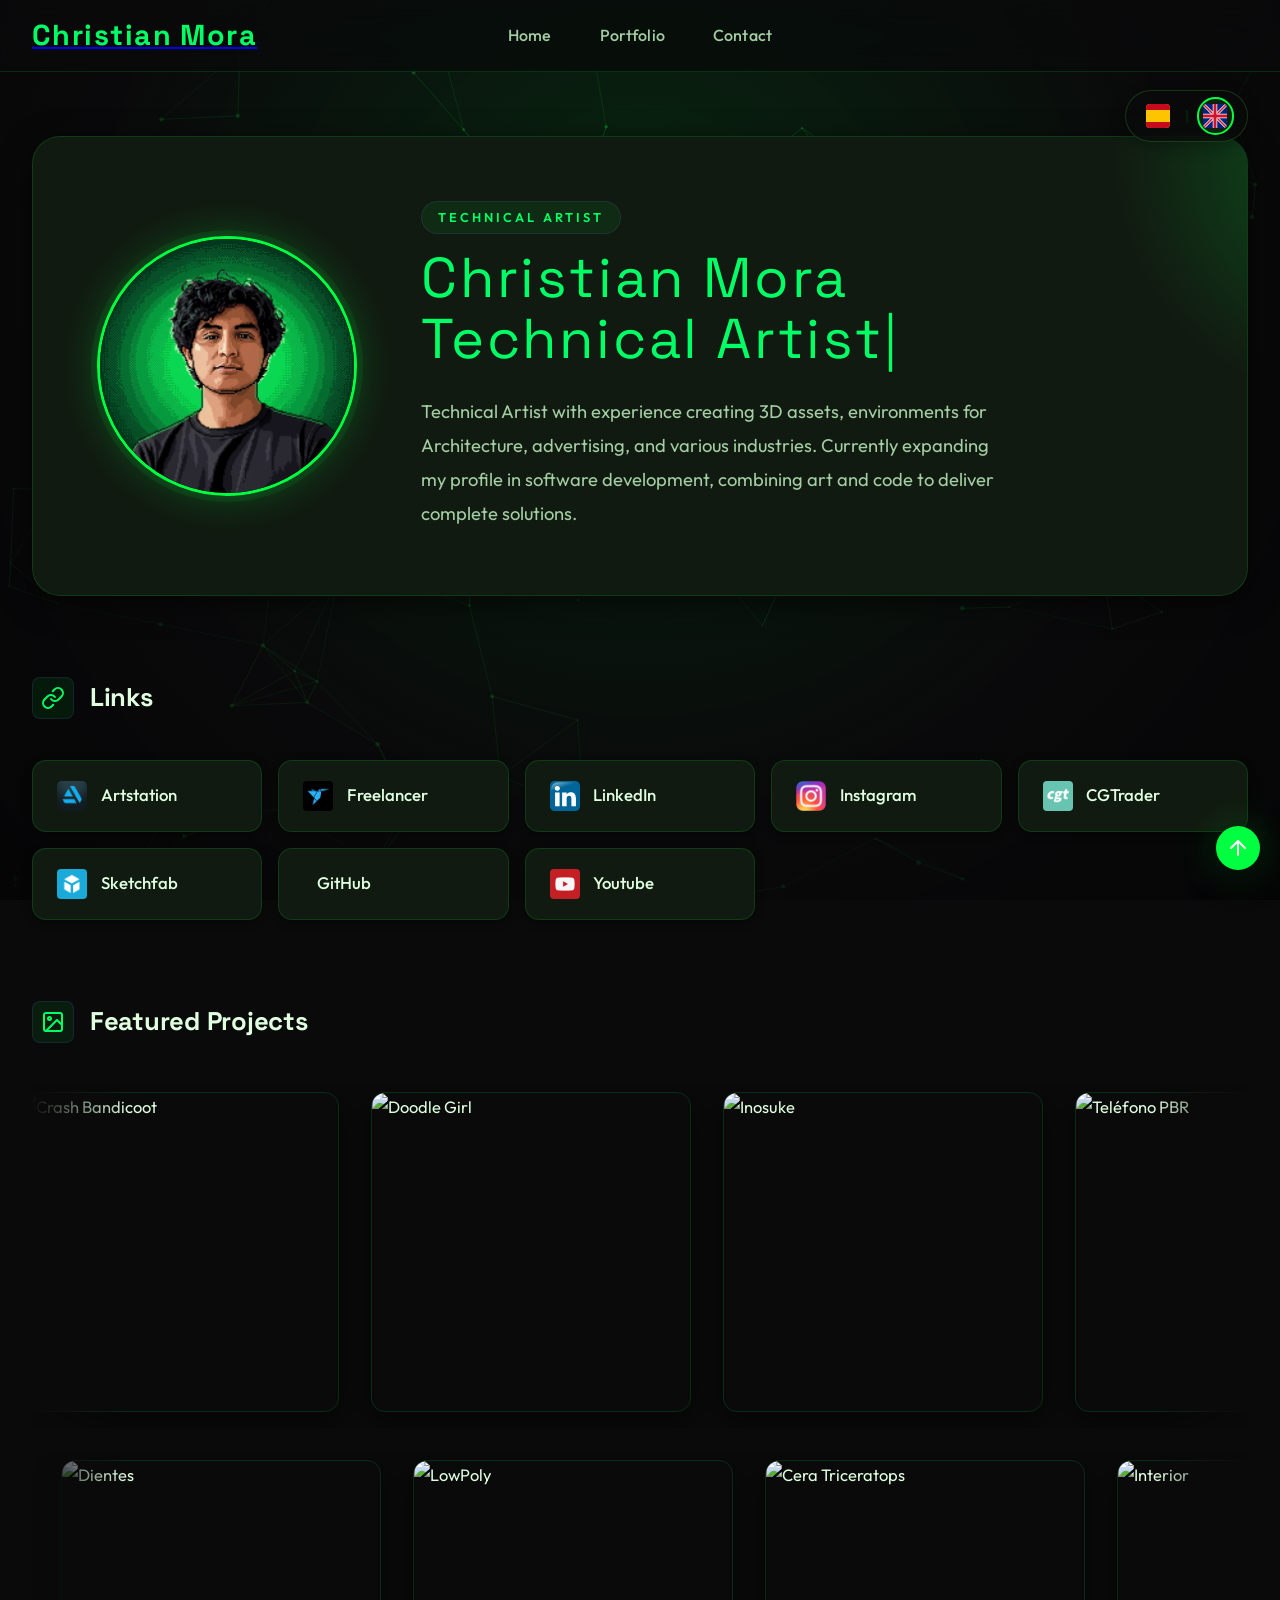
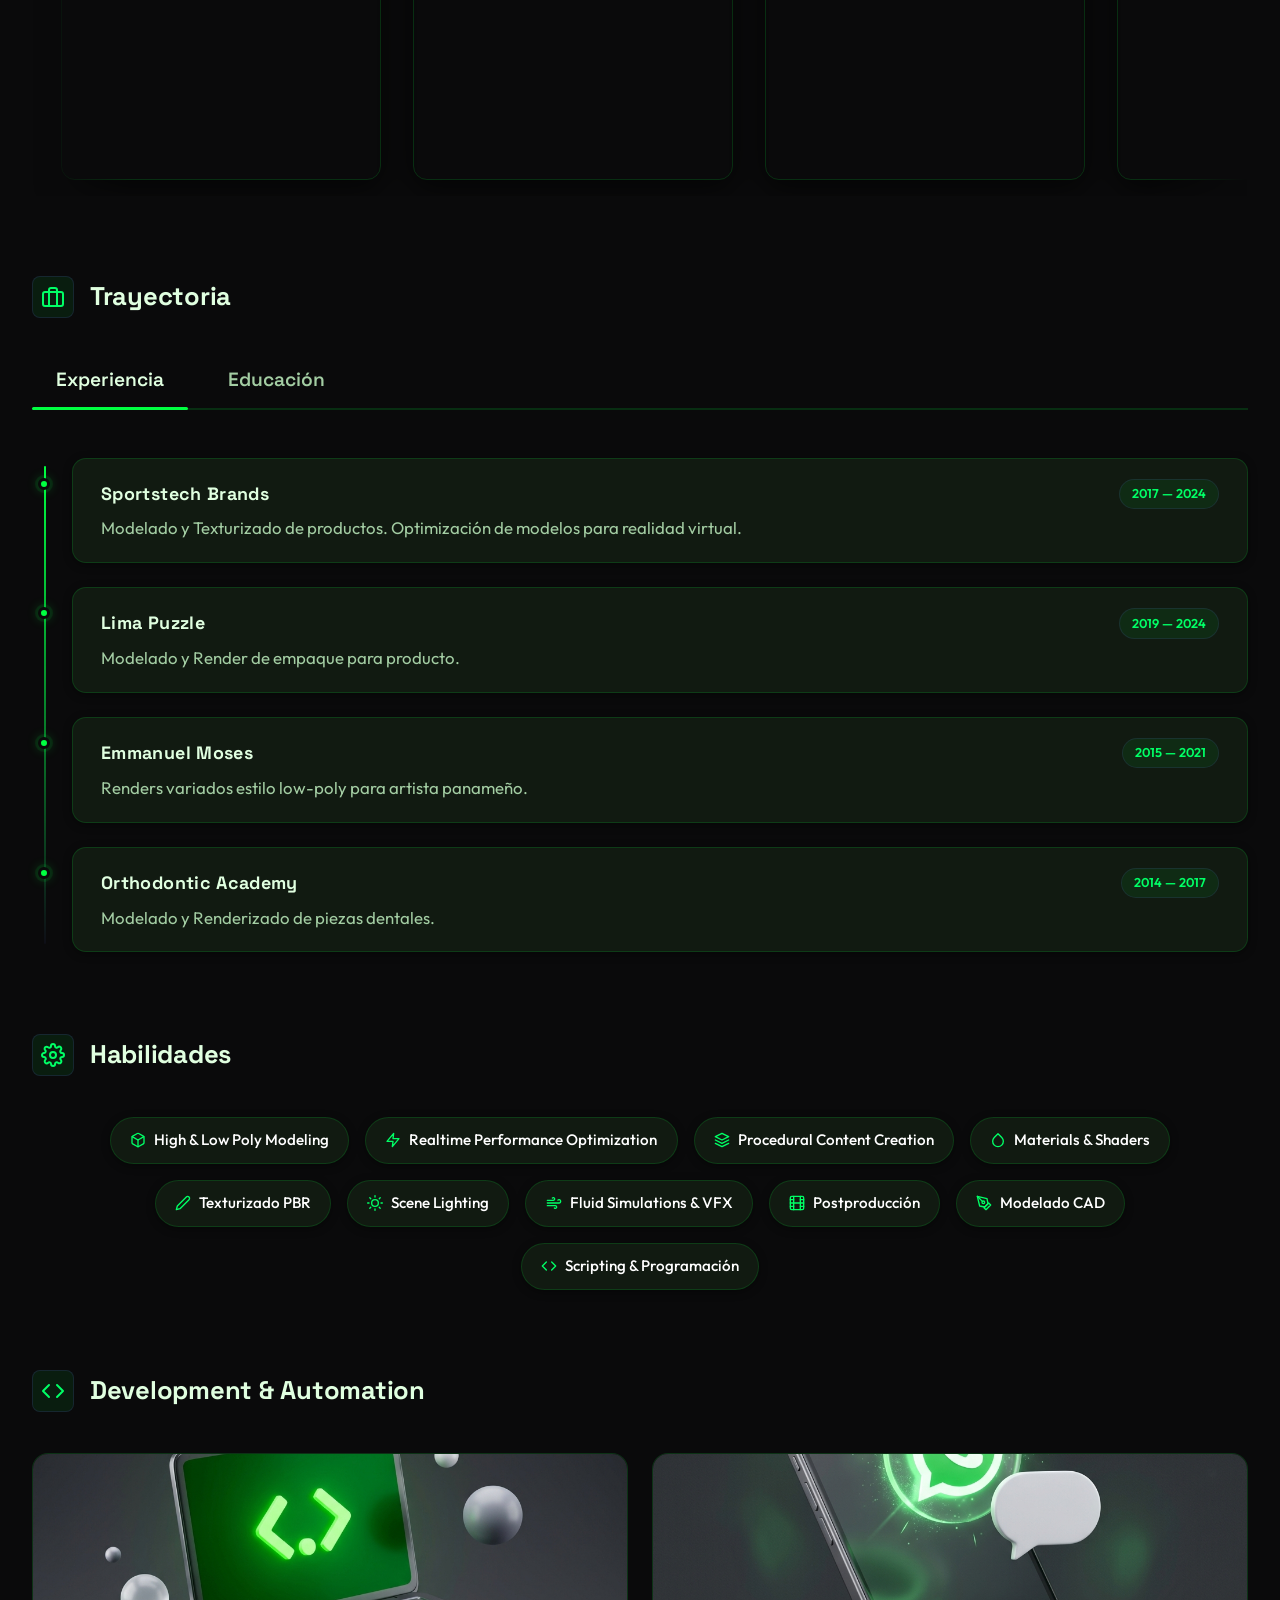
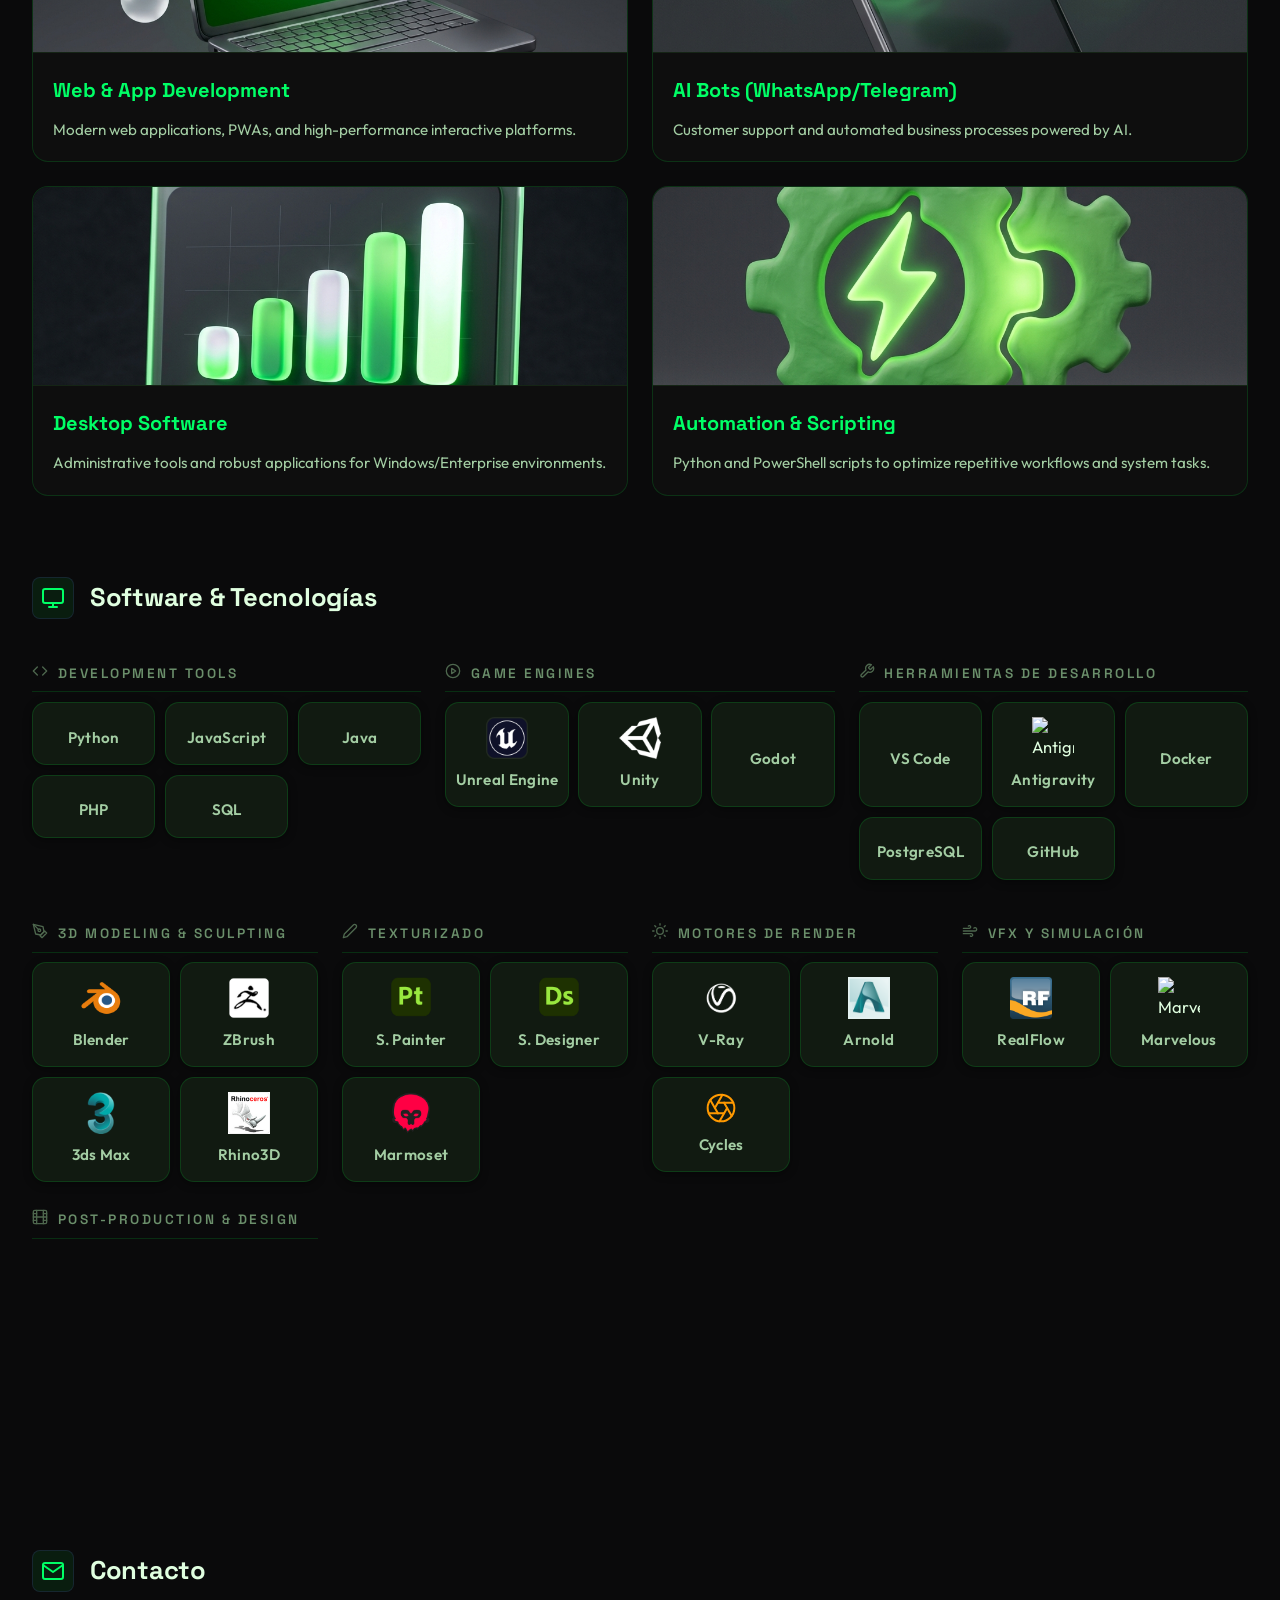
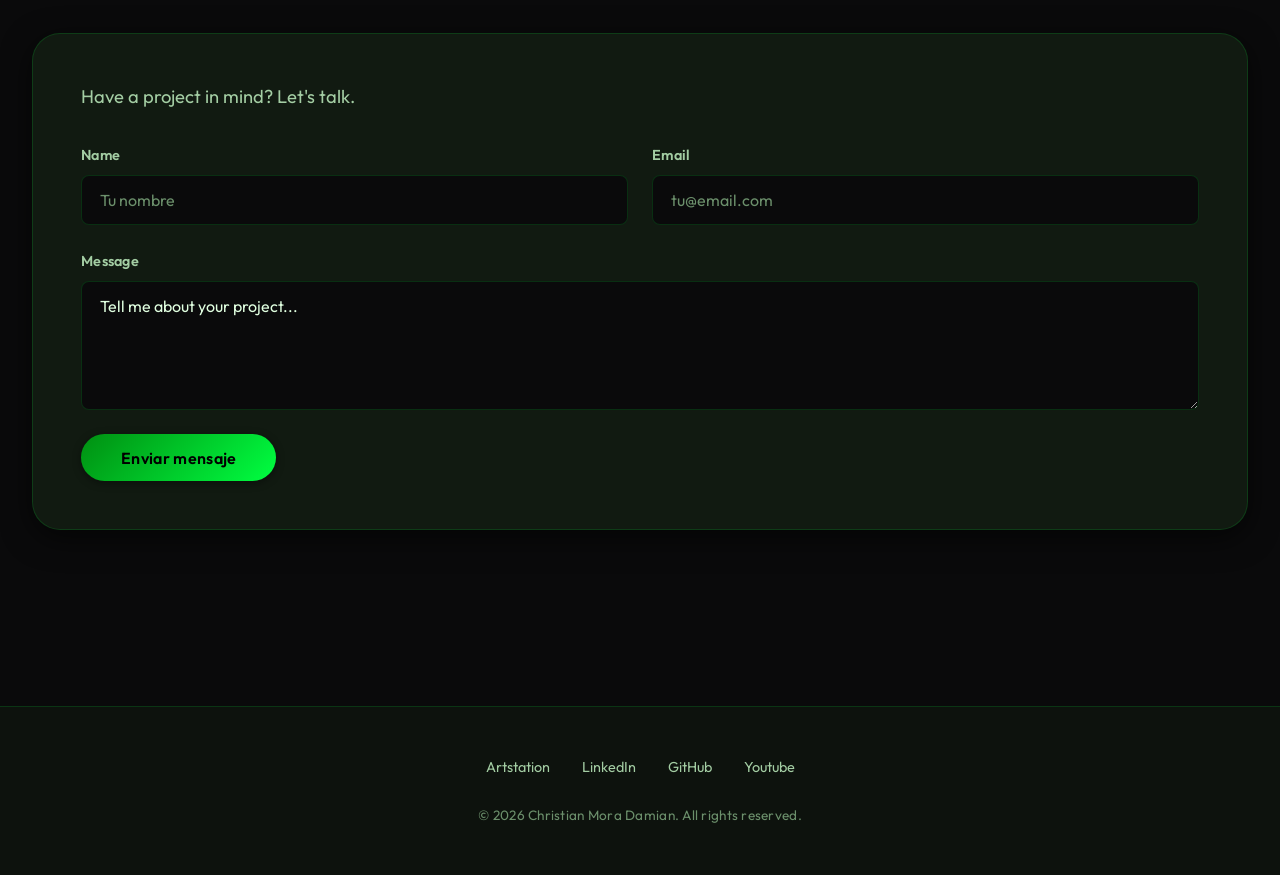
==== index.html @ e27c773d "Refinamiento de interactividad V3.6: Modo Overdrive (6 clics), Gato Rayo sincronizado, rastro de cur" ====
<!DOCTYPE html>
<html lang="es">

<head>
  <meta charset="UTF-8" />
  <meta name="viewport" content="width=device-width, initial-scale=1.0" />
  
  <!-- ==================== CORE SEO ==================== -->
  <title>Christian Mora | Technical Artist & 3D Generalist</title>
  <meta name="description" content="Portafolio de Christian Mora, Technical Artist y Generalista 3D con 10 años de experiencia. Desarrollo de software, modelado 3D, texturizado, VFX y renders PBR hiperrealistas." />
  <meta name="keywords" content="Christian Mora, Technical Artist, 3D Generalist, Modelado 3D, Texturizado, Render PBR, ZBrush, Maya, Unreal Engine, WebGL, Portafolio" />
  <meta name="author" content="Christian Mora" />
  <meta name="robots" content="index, follow" />
  <link rel="canonical" href="https://criismorad.github.io/WEB_PORTFOLIO/" />
  
  <!-- ==================== OPEN GRAPH (Facebook/LinkedIn) ==================== -->
  <meta property="og:type" content="website" />
  <meta property="og:url" content="https://criismorad.github.io/WEB_PORTFOLIO/" />
  <meta property="og:title" content="Christian Mora | Technical Artist Portfolio" />
  <meta property="og:description" content="Explora mi galería 3D, proyectos de software interactivo y arte técnico de alto nivel. Experiencia fusionando programación y arte hiperrealista." />
  <meta property="og:image" content="https://criismorad.github.io/WEB_PORTFOLIO/img/profile.jpeg" />
  
  <!-- ==================== TWITTER CARDS ==================== -->
  <meta name="twitter:card" content="summary_large_image" />
  <meta name="twitter:title" content="Christian Mora | Technical Artist & 3D Generalist" />
  <meta name="twitter:description" content="VFX, renderizado, y software interactivo fusionado con arte de calidad suprema." />
  <meta name="twitter:image" content="https://criismorad.github.io/WEB_PORTFOLIO/img/profile.jpeg" />

  <!-- ==================== JSON-LD SCHEMA ==================== -->
  <script type="application/ld+json">
  {
    "@context": "https://schema.org",
    "@type": "Person",
    "name": "Christian Mora",
    "url": "https://criismorad.github.io/WEB_PORTFOLIO/",
    "image": "https://criismorad.github.io/WEB_PORTFOLIO/img/profile.jpeg",
    "jobTitle": "Technical Artist & 3D Generalist",
    "description": "Technical Artist especializado en modelado 3D interactivo, texturizado y optimización de simulaciones para web y videojuegos.",
    "sameAs": [
      "https://www.linkedin.com/in/christian-alfredo-mora-damian-658038263/",
      "https://www.artstation.com/criismora",
      "https://github.com/criismoraD"
    ]
  }
  </script>

  <link rel="stylesheet" href="CSS/styles.css" />
  <link rel="icon" href="img/Rata_pela.jpeg" type="image/jpeg" />
  <link rel="stylesheet" href="https://cdn.jsdelivr.net/gh/devicons/devicon@latest/devicon.min.css" />
</head>

<body>

  <!-- Interactive Particle Background -->
  <canvas id="particleCanvas"></canvas>

  <!-- Page Loader -->
  <div class="page-loader" id="pageLoader">
    <div class="loader-spinner"></div>
  </div>

  <!-- Header -->
  <header id="siteHeader">
    <a href="index.html" class="logo-link">
      <span class="logo-text">Christian Mora</span>
    </a>

    <nav id="mainNav">
      <ul>
        <li><a href="#inicio" data-i18n="nav_home">Inicio</a></li>
        <li><a href="#proyectos" data-i18n="nav_portfolio">Portafolio</a></li>
        <li><a href="#contacto" data-i18n="nav_contact">Contacto</a></li>
      </ul>
    </nav>

    <button class="menu-toggle" id="menuToggle" aria-label="Abrir menú">
      <span></span>
      <span></span>
      <span></span>
    </button>
    <!-- Espaciador para equilibrar el logo y centrar el NAV -->
    <div class="header-right-spacer" aria-hidden="true"></div>
  </header>
  
  <!-- Selector de Idioma Flotante (Banderas SVG) -->
  <div class="lang-selector-floating">
    <button class="lang-btn active" data-lang="es" aria-label="Español">
      <svg xmlns="http://www.w3.org/2000/svg" viewBox="0 0 512 512" width="24" height="24">
        <rect width="512" height="512" fill="#ffc400"/>
        <rect width="512" height="128" fill="#c60b1e"/>
        <rect width="512" height="128" y="384" fill="#c60b1e"/>
      </svg>
    </button>
    <span class="lang-divider">|</span>
    <button class="lang-btn" data-lang="en" aria-label="English">
      <svg xmlns="http://www.w3.org/2000/svg" viewBox="0 0 512 512" width="24" height="24">
        <rect width="512" height="512" fill="#00247d"/>
        <path d="M0 0l512 512M512 0L0 512" stroke="#fff" stroke-width="64"/>
        <path d="M0 0l512 512M512 0L0 512" stroke="#cf142b" stroke-width="32"/>
        <path d="M256 0v512M0 256h512" stroke="#fff" stroke-width="96"/>
        <path d="M256 0v512M0 256h512" stroke="#cf142b" stroke-width="64"/>
      </svg>
    </button>
  </div>

  <!-- Main Content -->
  <main class="main-content">

    <!-- About / Hero Section -->
    <section id="inicio" class="sobremi reveal">
      <div class="img-Titulo">
        <img src="img/profile.jpeg" alt="Christian Mora — Foto de perfil" class="profile-img" />
      </div>
      <div class="descripcion">
        <p class="subtitle-label" data-i18n="subtitle">Technical Artist</p>
        <h1 class="texto-titulo">Christian Mora</h1>
        <p class="typing-container">
          <span id="typingText"></span><span class="typing-cursor">|</span>
        </p>
        <p class="parrafo" data-i18n="aboutText">
          Technical Artist con experiencia creando recursos 3D, entornos para Arquitectura, publicidad y diversas
          industrias. Actualmente ampliando mi perfil en desarrollo de software, combinando arte y código para ofrecer
          soluciones completas.
        </p>
      </div>
    </section>

    <!-- Links -->
    <section class="bloques_main reveal">
      <div class="section-header">
        <div class="section-icon floating">
          <svg xmlns="http://www.w3.org/2000/svg" width="24" height="24" viewBox="0 0 24 24" fill="none"
            stroke="currentColor" stroke-width="2" stroke-linecap="round" stroke-linejoin="round"
            class="feather feather-link">
            <path d="M10 13a5 5 0 0 0 7.54.54l3-3a5 5 0 0 0-7.07-7.07l-1.72 1.71"></path>
            <path d="M14 11a5 5 0 0 0-7.54-.54l-3 3a5 5 0 0 0 7.07 7.07l1.71-1.71"></path>
          </svg>
        </div>
        <h3>Links</h3>
      </div>
      <div class="links-grid">
        <a href="https://www.artstation.com/criismora" target="_blank" rel="noopener noreferrer"
          class="link-card shimmer-effect">
          <img src="img/ArtStation.png" alt="Artstation" class="icon" />
          <span>Artstation</span>
        </a>
        <a href="https://www.freelancer.com/u/Criismora" target="_blank" rel="noopener noreferrer"
          class="link-card shimmer-effect">
          <img src="img/fr.webp" alt="Freelancer" class="icon" />
          <span>Freelancer</span>
        </a>
        <a href="https://www.linkedin.com/in/christian-alfredo-mora-damian-658038263/" target="_blank"
          rel="noopener noreferrer" class="link-card shimmer-effect">
          <img src="img/linkedin.svg" alt="LinkedIn" class="icon" />
          <span>LinkedIn</span>
        </a>
        <a href="https://www.instagram.com/rex.3d1/" target="_blank" rel="noopener noreferrer"
          class="link-card shimmer-effect">
          <img src="img/IG.webp" alt="Instagram" class="icon" />
          <span>Instagram</span>
        </a>
        <a href="https://www.cgtrader.com/designers/criismora" target="_blank" rel="noopener noreferrer"
          class="link-card shimmer-effect">
          <img src="img/cgt.png" alt="CGTrader" class="icon" />
          <span>CGTrader</span>
        </a>
        <a href="https://sketchfab.com/Criismora" target="_blank" rel="noopener noreferrer"
          class="link-card shimmer-effect">
          <img src="img/skf.png" alt="Sketchfab" class="icon" />
          <span>Sketchfab</span>
        </a>
        <a href="https://github.com/criismoraD" target="_blank" rel="noopener noreferrer"
          class="link-card shimmer-effect">
          <i class="devicon-github-original" style="font-size: 30px; color: var(--text-primary);"></i>
          <span>GitHub</span>
        </a>
        <a href="https://www.youtube.com/@criismora" target="_blank" rel="noopener noreferrer"
          class="link-card shimmer-effect">
          <img src="img/yt.png" alt="Youtube" class="icon" />
          <span>Youtube</span>
        </a>
      </div>
    </section>

    <!-- Proyectos Destacados -->
    <section id="proyectos" class="bloques_main reveal">
      <div class="section-header">
        <div class="section-icon floating">
          <svg xmlns="http://www.w3.org/2000/svg" width="24" height="24" viewBox="0 0 24 24" fill="none"
            stroke="currentColor" stroke-width="2" stroke-linecap="round" stroke-linejoin="round"
            class="feather feather-image">
            <rect x="3" y="3" width="18" height="18" rx="2" ry="2"></rect>
            <circle cx="8.5" cy="8.5" r="1.5"></circle>
            <polyline points="21 15 16 10 5 21"></polyline>
          </svg>
        </div>
        <h3 data-i18n="titleProjects">Proyectos Destacados</h3>
      </div>
      <div class="portfolio-wrapper">
        <div class="portfolio-grid carousel carousel-left">
          <div class="image-container" role="button" tabindex="0"
            onclick="openModal('https://cdna.artstation.com/p/assets/images/images/025/024/552/large/chrisitian-mora-damian-001.jpg?1584344375')">
            <img
              src="https://cdna.artstation.com/p/assets/images/images/025/024/552/large/chrisitian-mora-damian-001.jpg?1584344375"
              alt="Crash Bandicoot" loading="lazy" />
            <div class="overlay">
              <span class="description">Crash Bandicoot</span>
            </div>
          </div>
          <div class="image-container" role="button" tabindex="0"
            onclick="openModal('https://cdnb.artstation.com/p/assets/images/images/048/819/977/large/chrisitian-mora-damian-000.jpg?1651009254')">
            <img
              src="https://cdnb.artstation.com/p/assets/images/images/048/819/977/large/chrisitian-mora-damian-000.jpg?1651009254"
              alt="Doodle Girl" loading="lazy" />
            <div class="overlay">
              <span class="description">Doodle Girl</span>
            </div>
          </div>
          <div class="image-container" role="button" tabindex="0"
            onclick="openModal('https://cdnb.artstation.com/p/assets/images/images/025/025/537/large/chrisitian-mora-damian-4k-cerdo.jpg?1584348313')">
            <img
              src="https://cdnb.artstation.com/p/assets/images/images/025/025/537/large/chrisitian-mora-damian-4k-cerdo.jpg?1584348313"
              alt="Inosuke" loading="lazy" />
            <div class="overlay">
              <span class="description">Inosuke</span>
            </div>
          </div>
          <div class="image-container" role="button" tabindex="0"
            onclick="openModal('https://cdnb.artstation.com/p/assets/images/images/048/692/207/large/chrisitian-mora-damian-000.jpg?1650668311')">
            <img
              src="https://cdnb.artstation.com/p/assets/images/images/048/692/207/large/chrisitian-mora-damian-000.jpg?1650668311"
              alt="Teléfono PBR" loading="lazy" />
            <div class="overlay">
              <span class="description">Teléfono PBR</span>
            </div>
          </div>
          <div class="image-container" role="button" tabindex="0"
            onclick="openModal('https://cdna.artstation.com/p/assets/images/images/048/372/150/large/chrisitian-mora-damian-021-front.jpg?1649868710')">
            <img
              src="https://cdna.artstation.com/p/assets/images/images/048/372/150/large/chrisitian-mora-damian-021-front.jpg?1649868710"
              alt="Lima Puzzle" loading="lazy" />
            <div class="overlay">
              <span class="description">Lima Puzzle</span>
            </div>
          </div>
        </div>
        <div class="portfolio-grid carousel carousel-right">
          <div class="image-container" role="button" tabindex="0"
            onclick="openModal('https://img-new.cgtrader.com/items/786944/eaf163bfe2/teeth-3d-model-eaf163bfe2.jpg')">
            <img src="https://img-new.cgtrader.com/items/786944/eaf163bfe2/teeth-3d-model-eaf163bfe2.jpg" alt="Dientes"
              loading="lazy" />
            <div class="overlay">
              <span class="description">Dientes</span>
            </div>
          </div>
          <div class="image-container" role="button" tabindex="0"
            onclick="openModal('https://cdnb.artstation.com/p/assets/images/images/005/776/491/large/chrisitian-alfredo-mora-damian-006.jpg?1493697887')">
            <img
              src="https://cdnb.artstation.com/p/assets/images/images/005/776/491/large/chrisitian-alfredo-mora-damian-006.jpg?1493697887"
              alt="LowPoly" loading="lazy" />
            <div class="overlay">
              <span class="description">LowPoly</span>
            </div>
          </div>
          <div class="image-container" role="button" tabindex="0"
            onclick="openModal('https://cdnb.artstation.com/p/assets/images/images/074/940/441/large/chrisitian-mora-damian-sin-titulo-1.jpg?1713348075')">
            <img
              src="https://cdnb.artstation.com/p/assets/images/images/074/940/441/large/chrisitian-mora-damian-sin-titulo-1.jpg?1713348075"
              alt="Cera Triceratops" loading="lazy" />
            <div class="overlay">
              <span class="description">Cera Triceratops</span>
            </div>
          </div>
          <div class="image-container" role="button" tabindex="0"
            onclick="openModal('https://cdnb.artstation.com/p/assets/images/images/074/940/745/large/chrisitian-mora-damian-subir.jpg?1713348561')">
            <img
              src="https://cdnb.artstation.com/p/assets/images/images/074/940/745/large/chrisitian-mora-damian-subir.jpg?1713348561"
              alt="Interior" loading="lazy" />
            <div class="overlay">
              <span class="description">Interior</span>
            </div>
          </div>
        </div>
      </div>
    </section>

    <!-- Trayectoria (Experiencia & Educación) -->
    <section class="bloques_main reveal" id="trayectoria">
      <div class="section-header">
        <div class="section-icon floating">
          <svg xmlns="http://www.w3.org/2000/svg" width="24" height="24" viewBox="0 0 24 24" fill="none"
            stroke="currentColor" stroke-width="2" stroke-linecap="round" stroke-linejoin="round"
            class="feather feather-briefcase">
            <rect x="2" y="7" width="20" height="14" rx="2" ry="2"></rect>
            <path d="M16 21V5a2 2 0 0 0-2-2h-4a2 2 0 0 0-2 2v16"></path>
          </svg>
        </div>
        <h3 data-i18n="titleTrayectoria">Trayectoria</h3>
      </div>

      <div class="tabs-container">
        <div class="tabs-header">
          <button class="tab-btn active" onclick="openTab(event, 'experiencia')"
            data-i18n="tabExperience">Experiencia</button>
          <button class="tab-btn" onclick="openTab(event, 'educacion')" data-i18n="tabEducation">Educación</button>
        </div>

        <!-- Tab Content: Experiencia -->
        <div id="experiencia" class="tab-content active">
          <div class="timeline">
            <div class="timeline-item">
              <div class="timeline-dot"></div>
              <div class="timeline-content">
                <div class="timeline-header">
                  <h4 class="timeline-title">Sportstech Brands</h4>
                  <span class="timeline-date">2017 — 2024</span>
                </div>
                <p class="timeline-desc">Modelado y Texturizado de productos. Optimización de modelos para realidad
                  virtual.</p>
              </div>
            </div>
            <div class="timeline-item">
              <div class="timeline-dot"></div>
              <div class="timeline-content">
                <div class="timeline-header">
                  <h4 class="timeline-title">Lima Puzzle</h4>
                  <span class="timeline-date">2019 — 2024</span>
                </div>
                <p class="timeline-desc">Modelado y Render de empaque para producto.</p>
              </div>
            </div>
            <div class="timeline-item">
              <div class="timeline-dot"></div>
              <div class="timeline-content">
                <div class="timeline-header">
                  <h4 class="timeline-title">Emmanuel Moses</h4>
                  <span class="timeline-date">2015 — 2021</span>
                </div>
                <p class="timeline-desc" data-i18n="expEmmanuel">Renders variados estilo low-poly para artista panameño.
                </p>
              </div>
            </div>
            <div class="timeline-item">
              <div class="timeline-dot"></div>
              <div class="timeline-content">
                <div class="timeline-header">
                  <h4 class="timeline-title">Orthodontic Academy</h4>
                  <span class="timeline-date">2014 — 2017</span>
                </div>
                <p class="timeline-desc" data-i18n="expOrthodontic">Modelado y Renderizado de piezas dentales.</p>
              </div>
            </div>
          </div>
        </div>

        <!-- Tab Content: Educación -->
        <div id="educacion" class="tab-content">
          <div class="timeline">
            <div class="timeline-item">
              <div class="timeline-dot"></div>
              <div class="timeline-content">
                <div class="timeline-header">
                  <h4 class="timeline-title">SENATI</h4>
                  <span class="timeline-date">2023 — Actualidad</span>
                </div>
                <p class="timeline-desc" data-i18n="eduSenati">Desarrollo de Software</p>
              </div>
            </div>
            <div class="timeline-item">
              <div class="timeline-dot"></div>
              <div class="timeline-content">
                <div class="timeline-header">
                  <h4 class="timeline-title">ISIL</h4>
                  <span class="timeline-date">2021</span>
                </div>
                <p class="timeline-desc" data-i18n="eduIsil">Animación Digital y Diseño 3D</p>
              </div>
            </div>
            <div class="timeline-item">
              <div class="timeline-dot"></div>
              <div class="timeline-content">
                <div class="timeline-header">
                  <h4 class="timeline-title">Escuela Arte y Animación 4K</h4>
                  <span class="timeline-date">2015</span>
                </div>
                <p class="timeline-desc">Certificación 3D Max</p>
              </div>
            </div>
            <div class="timeline-item">
              <div class="timeline-dot"></div>
              <div class="timeline-content">
                <div class="timeline-header">
                  <h4 class="timeline-title">SENCICO</h4>
                  <span class="timeline-date">2010</span>
                </div>
                <p class="timeline-desc">Certificación Autocad</p>
              </div>
            </div>
          </div>
        </div>
      </div>
    </section>

    <!-- Habilidades Técnicas (Skills Badges) -->
    <section class="bloques_main reveal">
      <div class="section-header">
        <div class="section-icon floating">
          <svg xmlns="http://www.w3.org/2000/svg" width="24" height="24" viewBox="0 0 24 24" fill="none"
            stroke="currentColor" stroke-width="2" stroke-linecap="round" stroke-linejoin="round"
            class="feather feather-settings">
            <circle cx="12" cy="12" r="3"></circle>
            <path
              d="M19.4 15a1.65 1.65 0 0 0 .33 1.82l.06.06a2 2 0 0 1 0 2.83 2 2 0 0 1-2.83 0l-.06-.06a1.65 1.65 0 0 0-1.82-.33 1.65 1.65 0 0 0-1 1.51V21a2 2 0 0 1-2 2 2 2 0 0 1-2-2v-.09A1.65 1.65 0 0 0 9 19.4a1.65 1.65 0 0 0-1.82.33l-.06.06a2 2 0 0 1-2.83 0 2 2 0 0 1 0-2.83l.06-.06a1.65 1.65 0 0 0 .33-1.82 1.65 1.65 0 0 0-1.51-1H3a2 2 0 0 1-2-2 2 2 0 0 1 2-2h.09A1.65 1.65 0 0 0 4.6 9a1.65 1.65 0 0 0-.33-1.82l-.06-.06a2 2 0 0 1 0-2.83 2 2 0 0 1 2.83 0l.06.06a1.65 1.65 0 0 0 1.82.33H9a1.65 1.65 0 0 0 1-1.51V3a2 2 0 0 1 2-2 2 2 0 0 1 2 2v.09a1.65 1.65 0 0 0 1 1.51 1.65 1.65 0 0 0 1.82-.33l.06-.06a2 2 0 0 1 2.83 0 2 2 0 0 1 0 2.83l-.06.06a1.65 1.65 0 0 0-.33 1.82V9a1.65 1.65 0 0 0 1.51 1H21a2 2 0 0 1 2 2 2 2 0 0 1-2 2h-.09a1.65 1.65 0 0 0-1.51 1z">
            </path>
          </svg>
        </div>
        <h3 data-i18n="skillsTitle">Habilidades</h3>
      </div>
      <div class="skills-badges">
        <span class="skill-badge">
          <svg xmlns="http://www.w3.org/2000/svg" width="16" height="16" viewBox="0 0 24 24" fill="none"
            stroke="currentColor" stroke-width="2" stroke-linecap="round" stroke-linejoin="round"
            class="feather feather-box">
            <path
              d="M21 16V8a2 2 0 0 0-1-1.73l-7-4a2 2 0 0 0-2 0l-7 4A2 2 0 0 0 3 8v8a2 2 0 0 0 1 1.73l7 4a2 2 0 0 0 2 0l7-4A2 2 0 0 0 21 16z">
            </path>
            <polyline points="3.27 6.96 12 12.01 20.73 6.96"></polyline>
            <line x1="12" y1="22.08" x2="12" y2="12"></line>
          </svg>
          <span data-i18n="skillModeling">High & Low Poly Modeling</span>
        </span>
        <span class="skill-badge">
          <svg xmlns="http://www.w3.org/2000/svg" width="16" height="16" viewBox="0 0 24 24" fill="none"
            stroke="currentColor" stroke-width="2" stroke-linecap="round" stroke-linejoin="round"
            class="feather feather-zap">
            <polygon points="13 2 3 14 12 14 11 22 21 10 12 10 13 2"></polygon>
          </svg>
          <span data-i18n="skillOptimization">Realtime Performance Optimization</span>
        </span>
        <span class="skill-badge">
          <svg xmlns="http://www.w3.org/2000/svg" width="16" height="16" viewBox="0 0 24 24" fill="none"
            stroke="currentColor" stroke-width="2" stroke-linecap="round" stroke-linejoin="round"
            class="feather feather-layers">
            <polygon points="12 2 2 7 12 12 22 7 12 2"></polygon>
            <polyline points="2 12 12 17 22 12"></polyline>
            <polyline points="2 17 12 22 22 17"></polyline>
          </svg>
          <span data-i18n="skillProcedural">Procedural Content Creation</span>
        </span>
        <span class="skill-badge">
          <svg xmlns="http://www.w3.org/2000/svg" width="16" height="16" viewBox="0 0 24 24" fill="none"
            stroke="currentColor" stroke-width="2" stroke-linecap="round" stroke-linejoin="round"
            class="feather feather-droplet">
            <path d="M12 2.69l5.66 5.66a8 8 0 1 1-11.31 0z"></path>
          </svg>
          <span data-i18n="skillMaterials">Materials & Shaders</span>
        </span>
        <span class="skill-badge">
          <svg xmlns="http://www.w3.org/2000/svg" width="16" height="16" viewBox="0 0 24 24" fill="none"
            stroke="currentColor" stroke-width="2" stroke-linecap="round" stroke-linejoin="round"
            class="feather feather-edit-2">
            <path d="M17 3a2.828 2.828 0 1 1 4 4L7.5 20.5 2 22l1.5-5.5L17 3z"></path>
          </svg>
          <span data-i18n="skillPBR">Texturizado PBR</span>
        </span>
        <span class="skill-badge">
          <svg xmlns="http://www.w3.org/2000/svg" width="16" height="16" viewBox="0 0 24 24" fill="none"
            stroke="currentColor" stroke-width="2" stroke-linecap="round" stroke-linejoin="round"
            class="feather feather-sun">
            <circle cx="12" cy="12" r="5"></circle>
            <line x1="12" y1="1" x2="12" y2="3"></line>
            <line x1="12" y1="21" x2="12" y2="23"></line>
            <line x1="4.22" y1="4.22" x2="5.64" y2="5.64"></line>
            <line x1="18.36" y1="18.36" x2="19.78" y2="19.78"></line>
            <line x1="1" y1="12" x2="3" y2="12"></line>
            <line x1="21" y1="12" x2="23" y2="12"></line>
            <line x1="4.22" y1="19.78" x2="5.64" y2="18.36"></line>
            <line x1="18.36" y1="5.64" x2="19.78" y2="4.22"></line>
          </svg>
          <span data-i18n="skillLighting">Scene Lighting</span>
        </span>
        <span class="skill-badge">
          <svg xmlns="http://www.w3.org/2000/svg" width="16" height="16" viewBox="0 0 24 24" fill="none"
            stroke="currentColor" stroke-width="2" stroke-linecap="round" stroke-linejoin="round"
            class="feather feather-wind">
            <path d="M9.59 4.59A2 2 0 1 1 11 8H2m10.59 11.41A2 2 0 1 0 14 16H2m15.73-8.27A2.5 2.5 0 1 1 19.5 12H2">
            </path>
          </svg>
          <span data-i18n="skillVFX">Fluid Simulations & VFX</span>
        </span>
        <span class="skill-badge">
          <svg xmlns="http://www.w3.org/2000/svg" width="16" height="16" viewBox="0 0 24 24" fill="none"
            stroke="currentColor" stroke-width="2" stroke-linecap="round" stroke-linejoin="round"
            class="feather feather-film">
            <rect x="2" y="2" width="20" height="20" rx="2.18" ry="2.18"></rect>
            <line x1="7" y1="2" x2="7" y2="22"></line>
            <line x1="17" y1="2" x2="17" y2="22"></line>
            <line x1="2" y1="12" x2="22" y2="12"></line>
            <line x1="2" y1="7" x2="7" y2="7"></line>
            <line x1="2" y1="17" x2="7" y2="17"></line>
            <line x1="17" y1="17" x2="22" y2="17"></line>
            <line x1="17" y1="7" x2="22" y2="7"></line>
          </svg>
          <span data-i18n="skillPost">Postproducción</span>
        </span>
        <span class="skill-badge">
          <svg xmlns="http://www.w3.org/2000/svg" width="16" height="16" viewBox="0 0 24 24" fill="none"
            stroke="currentColor" stroke-width="2" stroke-linecap="round" stroke-linejoin="round"
            class="feather feather-pen-tool">
            <path d="M12 19l7-7 3 3-7 7-3-3z"></path>
            <path d="M18 13l-1.5-7.5L2 2l3.5 14.5L13 18l5-5z"></path>
            <path d="M2 2l7.586 7.586"></path>
            <circle cx="11" cy="11" r="2"></circle>
          </svg>
          <span data-i18n="skillCAD">Modelado CAD</span>
        </span>
        <span class="skill-badge">
          <svg xmlns="http://www.w3.org/2000/svg" width="16" height="16" viewBox="0 0 24 24" fill="none"
            stroke="currentColor" stroke-width="2" stroke-linecap="round" stroke-linejoin="round"
            class="feather feather-code">
            <polyline points="16 18 22 12 16 6"></polyline>
            <polyline points="8 6 2 12 8 18"></polyline>
          </svg>
          <span data-i18n="skillScripting">Scripting & Programación</span>
        </span>
      </div>
    </section>

    <!-- Desarrollo & Automatización -->
    <section id="servicios" class="bloques_main reveal">
      <div class="section-header">
        <div class="section-icon floating">
          <svg xmlns="http://www.w3.org/2000/svg" width="24" height="24" viewBox="0 0 24 24" fill="none" 
            stroke="currentColor" stroke-width="2" stroke-linecap="round" stroke-linejoin="round" class="feather feather-code">
            <polyline points="16 18 22 12 16 6"></polyline>
            <polyline points="8 6 2 12 8 18"></polyline>
          </svg>
        </div>
        <h3 data-i18n="titleServices">Desarrollo & Automatización</h3>
      </div>
      <div class="services-grid">
        <div class="service-card shimmer-effect">
          <div class="service-img-container">
            <img src="img/serv_web.png" alt="Web & App Development" loading="lazy" />
          </div>
          <div class="service-info">
            <h4 data-i18n="servWebTitle">Web & App Development</h4>
            <p data-i18n="servWebDesc">Creación de aplicaciones web modernas, PWAs y plataformas interactivas de alto rendimiento.</p>
          </div>
        </div>
        <div class="service-card shimmer-effect">
          <div class="service-img-container">
            <img src="img/serv_bots.png" alt="AI BOTS (WA/TG)" loading="lazy" />
          </div>
          <div class="service-info">
            <h4 data-i18n="servBotsTitle">Bots de IA (WhatsApp/Telegram)</h4>
            <p data-i18n="servBotsDesc">Automatización de atención al cliente y procesos de negocio mediante bots inteligentes con IA.</p>
          </div>
        </div>
        <div class="service-card shimmer-effect">
          <div class="service-img-container">
            <img src="img/serv_desktop.png" alt="Desktop Apps Business" loading="lazy" />
          </div>
          <div class="service-info">
            <h4 data-i18n="servDesktopTitle">Software de Escritorio</h4>
            <p data-i18n="servDesktopDesc">Desarrollo de herramientas administrativas y aplicaciones robustas para entornos empresariales.</p>
          </div>
        </div>
        <div class="service-card shimmer-effect">
          <div class="service-img-container">
            <img src="img/serv_auto.png" alt="Automation & Scripting" loading="lazy" />
          </div>
          <div class="service-info">
            <h4 data-i18n="servAutoTitle">Automatización & Scripting</h4>
            <p data-i18n="servAutoDesc">Optimización de flujos de trabajo repetitivos mediante scripts avanzados en Python y PowerShell.</p>
          </div>
        </div>
      </div>
    </section>

    <!-- Software & Tecnologías — Organizado por categorías -->
    <section id="software" class="bloques_main reveal">
      <div class="section-header">
        <div class="section-icon floating">
          <svg xmlns="http://www.w3.org/2000/svg" width="24" height="24" viewBox="0 0 24 24" fill="none"
            stroke="currentColor" stroke-width="2" stroke-linecap="round" stroke-linejoin="round"
            class="feather feather-monitor">
            <rect x="2" y="3" width="20" height="14" rx="2" ry="2"></rect>
            <line x1="8" y1="21" x2="16" y2="21"></line>
            <line x1="12" y1="17" x2="12" y2="21"></line>
          </svg>
        </div>
        <h3 data-i18n="softwareTitle">Software &amp; Tecnologías</h3>
      </div>

      <!-- Contenedor Maestro -->
      <div class="tech-categories-container">

        <!-- === GRUPO 1: PROGRAMACIÓN Y DESARROLLO === -->
        <div class="tech-group">
          <!-- Lenguajes de Programación -->
          <div class="tech-category">
            <div class="tech-category-label">
              <span class="cat-icon"><svg xmlns="http://www.w3.org/2000/svg" width="16" height="16" viewBox="0 0 24 24"
                  fill="none" stroke="currentColor" stroke-width="2" stroke-linecap="round" stroke-linejoin="round"
                  class="feather feather-code">
                  <polyline points="16 18 22 12 16 6"></polyline>
                  <polyline points="8 6 2 12 8 18"></polyline>
                </svg></span> <span data-i18n="catDev">Lenguajes de Programación</span>
            </div>
            <div class="skills-grid">
              <div class="skill-card shimmer-effect">
                <i class="devicon-python-plain colored skill-icon"></i>
                <span>Python</span>
              </div>
              <div class="skill-card shimmer-effect">
                <i class="devicon-javascript-plain colored skill-icon"></i>
                <span>JavaScript</span>
              </div>
              <div class="skill-card shimmer-effect">
                <i class="devicon-java-plain colored skill-icon"></i>
                <span>Java</span>
              </div>
              <div class="skill-card shimmer-effect">
                <i class="devicon-php-plain colored skill-icon"></i>
                <span>PHP</span>
              </div>
              <div class="skill-card shimmer-effect">
                <i class="devicon-mysql-plain colored skill-icon"></i>
                <span>SQL</span>
              </div>
            </div>
          </div>

          <!-- Motores de Videojuegos -->
          <div class="tech-category">
            <div class="tech-category-label">
              <span class="cat-icon"><svg xmlns="http://www.w3.org/2000/svg" width="16" height="16" viewBox="0 0 24 24"
                  fill="none" stroke="currentColor" stroke-width="2" stroke-linecap="round" stroke-linejoin="round"
                  class="feather feather-play-circle">
                  <circle cx="12" cy="12" r="10"></circle>
                  <polygon points="10 8 16 12 10 16 10 8"></polygon>
                </svg></span> <span data-i18n="catGames">Motores de Videojuegos</span>
            </div>
            <div class="skills-grid">
              <div class="skill-card shimmer-effect">
                <img src="img/Unreal.png" alt="Unreal Engine" class="skill-icon-img" />
                <span>Unreal Engine</span>
              </div>
              <div class="skill-card shimmer-effect">
                <img src="img/Unity.png" alt="Unity" class="skill-icon-img" />
                <span>Unity</span>
              </div>
              <div class="skill-card shimmer-effect">
                <i class="devicon-godot-plain colored skill-icon"></i>
                <span>Godot</span>
              </div>
            </div>
          </div>

          <!-- Herramientas de Desarrollo (Movido al Grupo 1) -->
          <div class="tech-category">
            <div class="tech-category-label">
              <span class="cat-icon"><svg xmlns="http://www.w3.org/2000/svg" width="16" height="16" viewBox="0 0 24 24"
                  fill="none" stroke="currentColor" stroke-width="2" stroke-linecap="round" stroke-linejoin="round"
                  class="feather feather-tool">
                  <path
                    d="M14.7 6.3a1 1 0 0 0 0 1.4l1.6 1.6a1 1 0 0 0 1.4 0l3.77-3.77a6 6 0 0 1-7.94 7.94l-6.91 6.91a2.12 2.12 0 0 1-3-3l6.91-6.91a6 6 0 0 1 7.94-7.94l-3.76 3.76z">
                  </path>
                </svg></span> Herramientas de Desarrollo
            </div>
            <div class="skills-grid">
              <div class="skill-card shimmer-effect">
                <i class="devicon-vscode-plain colored skill-icon"></i>
                <span>VS Code</span>
              </div>
              <div class="skill-card shimmer-effect">
                <img src="https://encrypted-tbn0.gstatic.com/images?q=tbn:ANd9GcTvinjxr8MVZ69diNIbNNMfcUljy04dIjkqPQ&s"
                  alt="Antigravity" class="skill-icon-img" />
                <span>Antigravity</span>
              </div>
              <div class="skill-card shimmer-effect">
                <i class="devicon-docker-plain colored skill-icon"></i>
                <span>Docker</span>
              </div>
              <div class="skill-card shimmer-effect">
                <i class="devicon-postgresql-plain colored skill-icon"></i>
                <span>PostgreSQL</span>
              </div>
              <div class="skill-card shimmer-effect">
                <i class="devicon-github-original skill-icon" style="color: #fff"></i>
                <span>GitHub</span>
              </div>
            </div>
          </div>
        </div> <!-- Cierre Grupo 1 -->

        <!-- === GRUPO 2: ARTE Y 3D === -->
        <div class="tech-group">

          <!-- Modelado y Escultura 3D -->
          <div class="tech-category">
            <div class="tech-category-label">
              <span class="cat-icon"><svg xmlns="http://www.w3.org/2000/svg" width="16" height="16" viewBox="0 0 24 24"
                  fill="none" stroke="currentColor" stroke-width="2" stroke-linecap="round" stroke-linejoin="round"
                  class="feather feather-pen-tool">
                  <path d="M12 19l7-7 3 3-7 7-3-3z"></path>
                  <path d="M18 13l-1.5-7.5L2 2l3.5 14.5L13 18l5-5z"></path>
                  <path d="M2 2l7.586 7.586"></path>
                  <circle cx="11" cy="11" r="2"></circle>
                </svg></span> <span data-i18n="cat3D">Modelado y Escultura 3D</span>
            </div>
            <div class="skills-grid">
              <div class="skill-card shimmer-effect">
                <img src="img/blender.png" alt="Blender" class="skill-icon-img" />
                <span>Blender</span>
              </div>
              <div class="skill-card shimmer-effect">
                <img src="img/zbrush.png" alt="ZBrush" class="skill-icon-img" />
                <span>ZBrush</span>
              </div>
              <div class="skill-card shimmer-effect">
                <img src="img/max.png" alt="3ds Max" class="skill-icon-img" />
                <span>3ds Max</span>
              </div>
              <div class="skill-card shimmer-effect">
                <img src="img/rhino.jpg" alt="Rhino3D" class="skill-icon-img" />
                <span>Rhino3D</span>
              </div>
            </div>
          </div>

          <!-- Texturizado -->
          <div class="tech-category">
            <div class="tech-category-label">
              <span class="cat-icon"><svg xmlns="http://www.w3.org/2000/svg" width="16" height="16" viewBox="0 0 24 24"
                  fill="none" stroke="currentColor" stroke-width="2" stroke-linecap="round" stroke-linejoin="round"
                  class="feather feather-edit-2">
                  <path d="M17 3a2.828 2.828 0 1 1 4 4L7.5 20.5 2 22l1.5-5.5L17 3z"></path>
                </svg></span> <span data-i18n="catTexturing">Texturizado</span>
            </div>
            <div class="skills-grid">
              <div class="skill-card shimmer-effect">
                <img src="img/SubstanceP.png" alt="Substance Painter" class="skill-icon-img" />
                <span>S. Painter</span>
              </div>
              <div class="skill-card shimmer-effect">
                <img src="img/substanceD.png" alt="Substance Designer" class="skill-icon-img" />
                <span>S. Designer</span>
              </div>
              <div class="skill-card shimmer-effect">
                <img src="img/TOOLBAG.png" alt="Marmoset Toolbag" class="skill-icon-img" />
                <span>Marmoset</span>
              </div>
            </div>
          </div>

          <!-- Motores de Render -->
          <div class="tech-category">
            <div class="tech-category-label">
              <span class="cat-icon"><svg xmlns="http://www.w3.org/2000/svg" width="16" height="16" viewBox="0 0 24 24"
                  fill="none" stroke="currentColor" stroke-width="2" stroke-linecap="round" stroke-linejoin="round"
                  class="feather feather-sun">
                  <circle cx="12" cy="12" r="5"></circle>
                  <line x1="12" y1="1" x2="12" y2="3"></line>
                  <line x1="12" y1="21" x2="12" y2="23"></line>
                  <line x1="4.22" y1="4.22" x2="5.64" y2="5.64"></line>
                  <line x1="18.36" y1="18.36" x2="19.78" y2="19.78"></line>
                  <line x1="1" y1="12" x2="3" y2="12"></line>
                  <line x1="21" y1="12" x2="23" y2="12"></line>
                  <line x1="4.22" y1="19.78" x2="5.64" y2="18.36"></line>
                  <line x1="18.36" y1="5.64" x2="19.78" y2="4.22"></line>
                </svg></span> <span data-i18n="catRender">Motores de Render</span>
            </div>
            <div class="skills-grid">
              <div class="skill-card shimmer-effect">
                <img src="img/Vray.png" alt="V-Ray" class="skill-icon-img" />
                <span>V-Ray</span>
              </div>
              <div class="skill-card shimmer-effect">
                <img src="img/arnold.webp" alt="Arnold" class="skill-icon-img" />
                <span>Arnold</span>
              </div>
              <div class="skill-card shimmer-effect">
                <svg xmlns="http://www.w3.org/2000/svg" width="32" height="32" viewBox="0 0 24 24" fill="none"
                  stroke="currentColor" stroke-width="1.5" stroke-linecap="round" stroke-linejoin="round"
                  class="feather feather-aperture skill-icon" style="color: #ff9900">
                  <circle cx="12" cy="12" r="10"></circle>
                  <line x1="14.31" y1="8" x2="20.05" y2="17.94"></line>
                  <line x1="9.69" y1="8" x2="21.17" y2="8"></line>
                  <line x1="7.38" y1="12" x2="13.12" y2="2.06"></line>
                  <line x1="9.69" y1="16" x2="3.95" y2="6.06"></line>
                  <line x1="14.31" y1="16" x2="2.83" y2="16"></line>
                  <line x1="16.62" y1="12" x2="10.88" y2="21.94"></line>
                </svg>
                <span>Cycles</span>
              </div>
            </div>
          </div>

          <!-- VFX y Simulación -->
          <div class="tech-category">
            <div class="tech-category-label">
              <span class="cat-icon"><svg xmlns="http://www.w3.org/2000/svg" width="16" height="16" viewBox="0 0 24 24"
                  fill="none" stroke="currentColor" stroke-width="2" stroke-linecap="round" stroke-linejoin="round"
                  class="feather feather-wind">
                  <path
                    d="M9.59 4.59A2 2 0 1 1 11 8H2m10.59 11.41A2 2 0 1 0 14 16H2m15.73-8.27A2.5 2.5 0 1 1 19.5 12H2">
                  </path>
                </svg></span> <span data-i18n="catVFX">VFX y Simulación</span>
            </div>
            <div class="skills-grid">
              <div class="skill-card shimmer-effect">
                <img src="img/RealFlow.png" alt="RealFlow" class="skill-icon-img" />
                <span>RealFlow</span>
              </div>
              <div class="skill-card shimmer-effect">
                <img src="img/MD.png" alt="Marvelous Designer" class="skill-icon-img" />
                <span>Marvelous</span>
              </div>
            </div>
          </div>

          <!-- Postproducción y Diseño -->
          <div class="tech-category">
            <div class="tech-category-label">
              <span class="cat-icon"><svg xmlns="http://www.w3.org/2000/svg" width="16" height="16" viewBox="0 0 24 24"
                  fill="none" stroke="currentColor" stroke-width="2" stroke-linecap="round" stroke-linejoin="round"
                  class="feather feather-film">
                  <rect x="2" y="2" width="20" height="20" rx="2.18" ry="2.18"></rect>
                  <line x1="7" y1="2" x2="7" y2="22"></line>
                  <line x1="17" y1="2" x2="17" y2="22"></line>
                  <line x1="2" y1="12" x2="22" y2="12"></line>
                  <line x1="2" y1="7" x2="7" y2="7"></line>
                  <line x1="2" y1="17" x2="7" y2="17"></line>
                  <line x1="17" y1="17" x2="22" y2="17"></line>
                  <line x1="17" y1="7" x2="22" y2="7"></line>
                </svg></span> <span data-i18n="catPost">Postproducción y Diseño</span>
            </div>
            <div class="skills-grid">
              <div class="skill-card shimmer-effect">
                <img src="img/Ps.png" alt="Photoshop" class="skill-icon-img" />
                <span>Photoshop</span>
              </div>
              <div class="skill-card shimmer-effect">
                <img src="img/Premier.png" alt="Premiere Pro" class="skill-icon-img" />
                <span>Premiere Pro</span>
              </div>
              <div class="skill-card shimmer-effect">
                <img src="img/aftereffects.png" alt="After Effects" class="skill-icon-img" />
                <span>After Effects</span>
              </div>
              <div class="skill-card shimmer-effect">
                <img src="img/Nuke.png" alt="Nuke" class="skill-icon-img" />
                <span>Nuke</span>
              </div>
            </div>
          </div>

        </div>
      </div>
      </div> <!-- Cierre Grupo 2 -->
      </div> <!-- Cierre tech-categories-container -->
    </section>

    <!-- Modal para Proyectos -->
    <div id="myModal" class="modal">
      <img class="modal-content" id="img01" alt="Vista ampliada" />
    </div>

    <!-- Contacto -->
    <section class="bloques_main reveal" id="contacto">
      <div class="section-header">
        <div class="section-icon floating">
          <svg xmlns="http://www.w3.org/2000/svg" width="24" height="24" viewBox="0 0 24 24" fill="none"
            stroke="currentColor" stroke-width="2" stroke-linecap="round" stroke-linejoin="round"
            class="feather feather-mail">
            <path d="M4 4h16c1.1 0 2 .9 2 2v12c0 1.1-.9 2-2 2H4c-1.1 0-2-.9-2-2V6c0-1.1.9-2 2-2z"></path>
            <polyline points="22,6 12,13 2,6"></polyline>
          </svg>
        </div>
        <h3 data-i18n="contactTitle">Contacto</h3>
      </div>
      <div class="contact-wrapper">
        <p class="contact-intro" data-i18n="contactIntro">¿Tienes un proyecto en mente? Escríbeme y hablemos.</p>
        <form class="contact-form" action="https://formspree.io/f/xvgzogrq" method="POST">
          <div class="form-row">
            <div class="form-group">
              <label for="name" data-i18n="labelName">Nombre</label>
              <input type="text" id="name" name="name" placeholder="Tu nombre" data-i18n="placeholderName" required>
            </div>
            <div class="form-group">
              <label for="email" data-i18n="labelEmail">Correo Electrónico</label>
              <input type="email" id="email" name="email" placeholder="tu@email.com" data-i18n="placeholderEmail"
                required>
            </div>
          </div>
          <div class="form-group">
            <label for="message" data-i18n="labelMessage">Mensaje</label>
            <textarea id="message" name="message" rows="5" placeholder="Cuéntame sobre tu proyecto..."
              data-i18n="placeholderMessage" required></textarea>
          </div>
          <button type="submit" class="btn-submit" data-i18n="submitBtn">Enviar mensaje</button>
        </form>
      </div>
    </section>
  </main>

  <!-- Footer -->
  <footer>
    <div class="footer-links">
      <a href="https://www.artstation.com/criismora" target="_blank" rel="noopener noreferrer">Artstation</a>
      <a href="https://www.linkedin.com/in/christian-alfredo-mora-damian-190631b1/" target="_blank"
        rel="noopener noreferrer">LinkedIn</a>
      <a href="https://github.com/criismoraD" target="_blank" rel="noopener noreferrer">GitHub</a>
      <a href="https://www.youtube.com/@criismora" target="_blank" rel="noopener noreferrer">Youtube</a>
    </div>
    <p data-i18n="footerRights">&copy; 2026 Christian Mora Damian. Todos los derechos reservados.</p>
    
    <!-- Easter Egg Clandestino (Controlado por canvasVFX.js) -->
    <img src="img/gato_rayo.gif" alt="Easter Egg" id="easterCat" style="display:none; position:fixed; bottom:20px; right:20px; width:150px; z-index:9999; pointer-events:none;" />
  </footer>

  <!-- Back to Top -->
  <button class="back-to-top" id="backToTop" aria-label="Volver arriba">
    <svg xmlns="http://www.w3.org/2000/svg" width="24" height="24" viewBox="0 0 24 24" fill="none" stroke="currentColor"
      stroke-width="2" stroke-linecap="round" stroke-linejoin="round" class="feather feather-arrow-up">
      <line x1="12" y1="19" x2="12" y2="5"></line>
      <polyline points="5 12 12 5 19 12"></polyline>
    </svg>
  </button>

  <script src="js/i18n.js"></script>
  <script src="js/canvasVFX.js"></script>
  <script src="js/main.js"></script>
</body>

</html>
---- CSS/styles.css ----
/* ============================================================
   REX-3D PORTFOLIO — Professional Theme
   ============================================================ */

@import url('https://fonts.googleapis.com/css2?family=Outfit:wght@300;400;500;600;700&family=Space+Grotesk:wght@400;500;600;700&display=swap');

:root {
  --bg-color: #0a0a0b;
  --bg-secondary: #0d120d;
  --card-bg: #111a11;
  --card-bg-hover: #162416;
  --text-primary: #e0ffe0;
  --text-secondary: #a3cda3;
  --text-muted: #6b8f6b;
  --accent-color: #00ff41;
  --accent-light: #00ff66;
  --accent-dark: #008f11;
  --accent-glow: rgba(0, 255, 65, 0.25);
  --accent-subtle: rgba(0, 255, 65, 0.08);
  --gradient-accent: linear-gradient(135deg, #00ff41, #00ff66, #008f11);
  --gradient-bg: linear-gradient(180deg, #0a0a0b 0%, #0d120d 100%);
  --border-color: rgba(0, 255, 65, 0.15);
  --border-hover: rgba(0, 255, 65, 0.5);
  --shadow-sm: 0 2px 8px rgba(0, 0, 0, 0.4);
  --shadow-md: 0 8px 30px rgba(0, 0, 0, 0.6);
  --shadow-lg: 0 20px 60px rgba(0, 0, 0, 0.8);
  --shadow-glow: 0 0 40px rgba(0, 255, 65, 0.25);
  --radius-sm: 8px;
  --radius-md: 14px;
  --radius-lg: 20px;
  --radius-xl: 28px;
  --font-main: 'Outfit', -apple-system, BlinkMacSystemFont, 'Segoe UI', sans-serif;
  --font-display: 'Space Grotesk', var(--font-main);
  --transition-fast: 0.2s cubic-bezier(0.4, 0, 0.2, 1);
  --transition-smooth: 0.4s cubic-bezier(0.25, 0.8, 0.25, 1);
  --transition-bounce: 0.5s cubic-bezier(0.175, 0.885, 0.32, 1.275);
}

/* --- Global Text Selection --- */
::selection {
  background: var(--accent-light) !important;
  color: #101014 !important;
  -webkit-text-fill-color: #101014 !important;
}

::-moz-selection {
  background: var(--accent-light) !important;
  color: #101014 !important;
}

/* --- Scrollbar Customization --- */
::-webkit-scrollbar {
  width: 12px;
}

::-webkit-scrollbar-track {
  background: var(--bg-secondary);
}

::-webkit-scrollbar-thumb {
  background: var(--text-muted);
  border-radius: 6px;
  border: 3px solid var(--bg-secondary);
}

::-webkit-scrollbar-thumb:hover {
  background: var(--accent-color);
}

/* --- Interactive Particle Background --- */
#particleCanvas {
  position: fixed;
  top: 0;
  left: 0;
  width: 100vw;
  height: 100vh;
  z-index: -1;
  pointer-events: auto; /* Allow mousemove capture if needed, otherwise none */
}

/* --- Reset & Base --- */
*,
*::before,
*::after {
  box-sizing: border-box;
  margin: 0;
  padding: 0;
}

html {
  scroll-behavior: smooth;
  -webkit-font-smoothing: antialiased;
  -moz-osx-font-smoothing: grayscale;
}

body {
  font-family: var(--font-main);
  background-color: var(--bg-color);
  /* background-image: var(--gradient-bg); removed for vignette */
  color: var(--text-primary);
  font-size: 16.5px;
  line-height: 1.7;
  min-height: 100vh;
  overflow-x: hidden;
}

::selection {
  background: var(--accent-color);
  color: white;
}

/* --- Scroll Reveal Animations --- */
.reveal {
  opacity: 0;
  transform: translateY(60px) scale(0.95);
  transition: opacity 1s cubic-bezier(0.25, 0.8, 0.25, 1),
              transform 1s cubic-bezier(0.25, 0.8, 0.25, 1);
  will-change: opacity, transform;
}

.reveal.visible {
  opacity: 1;
  transform: translateY(0) scale(1);
}

.reveal-delay-1 { transition-delay: 0.1s; }
.reveal-delay-2 { transition-delay: 0.2s; }
.reveal-delay-3 { transition-delay: 0.3s; }
.reveal-delay-4 { transition-delay: 0.4s; }

/* --- Advanced Animations --- */
@keyframes float {
  0% { transform: translateY(0); }
  50% { transform: translateY(-6px); }
  100% { transform: translateY(0); }
}

.floating {
  animation: float 4s ease-in-out infinite;
}

@keyframes shimmer {
  0% { transform: translateX(-100%); }
  100% { transform: translateX(100%); }
}

.shimmer-effect {
  position: relative;
  overflow: hidden;
}

.shimmer-effect::after {
  content: '';
  position: absolute;
  top: 0;
  left: 0;
  width: 100%;
  height: 100%;
  background: linear-gradient(
    90deg,
    rgba(255, 255, 255, 0) 0%,
    rgba(255, 255, 255, 0.05) 50%,
    rgba(255, 255, 255, 0) 100%
  );
  transform: translateX(-100%);
  transition: transform var(--transition-smooth);
}

.shimmer-effect:hover::after {
  animation: shimmer 1s ease-out forwards;
}

/* ============================================================
   HEADER
   ============================================================ */
header {
  background: rgba(10, 10, 11, 0.75);
  backdrop-filter: blur(20px) saturate(180%);
  -webkit-backdrop-filter: blur(20px) saturate(180%);
  padding: 0 2rem;
  height: 72px;
  position: sticky;
  top: 0;
  z-index: 1000;
  display: flex;
  justify-content: space-between;
  align-items: center;
  gap: 1.5rem; /* Evita físicamente la colisión */
  border-bottom: 1px solid var(--border-color);
  transition: all var(--transition-fast);
  width: 100%;
  box-sizing: border-box;
}

.logo-link {
  flex: 1; /* Toma el espacio izquierdo disponible */
  display: flex;
  align-items: center;
}

nav {
  /* Al tener flex: 1 a los lados, el nav se centra matemáticamente en el viewport */
  flex: 0 0 auto;
  margin: 0 auto;
  display: flex;
  align-items: center;
}

.header-right-spacer {
  flex: 1; /* Equilibra el peso del logo del lado derecho */
}

header.scrolled {
  background: rgba(10, 10, 11, 0.92);
  box-shadow: 0 4px 30px rgba(0, 0, 0, 0.4);
  height: 64px;
}

.logo-text {
  font-family: var(--font-display);
  font-size: 1.8rem;
  font-weight: 700;
  color: var(--accent-light);
  letter-spacing: 0.05em;
  transition: all var(--transition-smooth);
}

header.scrolled .logo-text {
  font-size: 1.5rem;
}

.logo-text:hover {
  transform: scale(1.06);
  color: var(--accent-color);
  text-shadow: 0 0 10px var(--accent-glow);
}

/* --- Language Selector --- */
.lang-selector {
  display: flex;
  align-items: center;
  gap: 0.5rem;
  margin-left: auto;
  margin-right: 1.5rem;
}

.lang-btn {
  background: none;
  border: none;
  color: var(--text-secondary);
  font-family: var(--font-main);
  font-size: 0.9rem;
  font-weight: 600;
  cursor: pointer;
  padding: 0.2rem;
  transition: all var(--transition-fast);
}

.lang-btn:hover {
  color: var(--accent-light);
}

.lang-btn.active {
  color: var(--accent-color);
  text-shadow: 0 0 8px var(--accent-glow);
}

.lang-divider {
  color: var(--border-color);
  font-size: 0.9rem;
}

/* --- Navigation --- */
nav ul {
  display: flex;
  list-style: none;
  gap: 8px;
}

nav ul li a {
  color: var(--text-secondary);
  text-decoration: none;
  font-size: 1rem;
  font-weight: 500;
  padding: 0.5rem 1.25rem;
  border-radius: 50px;
  transition: all var(--transition-fast);
  position: relative;
  letter-spacing: 0.01em;
}

nav ul li a:hover,
nav ul li a.active {
  color: var(--text-primary);
  background: var(--accent-subtle);
}

nav ul li a.active {
  color: var(--accent-light);
  background: rgba(99, 102, 241, 0.12);
}

/* --- Mobile Menu Button --- */
.menu-toggle {
  display: none;
  flex-direction: column;
  gap: 5px;
  cursor: pointer;
  padding: 8px;
  border: none;
  background: none;
  z-index: 1001;
}

.menu-toggle span {
  display: block;
  width: 24px;
  height: 2px;
  background: var(--text-primary);
  border-radius: 2px;
  transition: all var(--transition-fast);
}

.menu-toggle.active span:nth-child(1) {
  transform: rotate(45deg) translate(5px, 5px);
}

.menu-toggle.active span:nth-child(2) {
  opacity: 0;
}

.menu-toggle.active span:nth-child(3) {
  transform: rotate(-45deg) translate(5px, -5px);
}

/* ============================================================
   MAIN CONTENT
   ============================================================ */
.main-content {
  max-width: 1300px;
  margin: 0 auto;
  padding: 4rem 2rem 6rem;
}

/* ============================================================
   HERO / ABOUT SECTION
   ============================================================ */
.sobremi {
  display: flex;
  flex-wrap: wrap;
  align-items: center;
  gap: 4rem;
  padding: 4rem;
  border-radius: var(--radius-xl);
  margin-bottom: 5rem;
  background: var(--card-bg);
  border: 1px solid var(--border-color);
  box-shadow: var(--shadow-md);
  position: relative;
  overflow: hidden;
}

@keyframes pulseGlow {
  0% { transform: scale(1); opacity: 0.8; }
  100% { transform: scale(1.1); opacity: 1; }
}

.sobremi::before {
  content: '';
  position: absolute;
  top: -50%;
  right: -30%;
  width: 500px;
  height: 500px;
  background: radial-gradient(circle, var(--accent-glow) 0%, transparent 70%);
  pointer-events: none;
  z-index: 0;
  animation: pulseGlow 6s ease-in-out infinite alternate;
}

.img-Titulo {
  flex: 0 0 auto;
  display: flex;
  justify-content: center;
  z-index: 1;
}

.profile-img {
  width: 260px;
  height: 260px;
  border-radius: 50%;
  object-fit: cover;
  border: 3px solid var(--accent-color);
  box-shadow: 0 0 0 6px var(--accent-subtle), var(--shadow-glow);
  transition: all var(--transition-smooth);
}

.profile-img:hover {
  transform: scale(1.04);
  box-shadow: 0 0 0 8px var(--accent-subtle), 0 0 60px rgba(99, 102, 241, 0.25);
}

.descripcion {
  flex: 1 1 400px;
  z-index: 1;
}

.subtitle-label {
  display: inline-block;
  font-size: 0.8rem;
  font-weight: 600;
  color: var(--accent-light);
  text-transform: uppercase;
  letter-spacing: 3px;
  margin-bottom: 0.75rem;
  padding: 0.3rem 1rem;
  background: var(--accent-subtle);
  border-radius: 50px;
  border: 1px solid rgba(99, 102, 241, 0.15);
}

.texto-titulo2 {
  color: var(--accent-light);
  font-size: 0.85rem;
  margin-bottom: 0.5rem;
  text-transform: uppercase;
  letter-spacing: 3px;
  font-weight: 600;
}

.texto-titulo {
  font-family: var(--font-display);
  font-size: 3.5rem;
  font-weight: 400;
  margin: 0 0 1.5rem 0;
  color: var(--accent-light);
  line-height: 1.15;
  letter-spacing: 0.05em;
}

.texto-titulo .accent {
  background: var(--gradient-accent);
  -webkit-background-clip: text;
  -webkit-text-fill-color: transparent;
  background-clip: text;
}

.parrafo {
  font-size: 1.15rem;
  color: var(--text-secondary);
  line-height: 1.85;
  max-width: 580px;
}

/* ============================================================
   SECTION BLOCKS
   ============================================================ */
.bloques_main {
  margin-bottom: 5rem;
}

.section-header {
  display: flex;
  align-items: center;
  gap: 1rem;
  margin-bottom: 2.5rem;
}

.section-header .section-icon {
  width: 42px;
  height: 42px;
  border-radius: var(--radius-sm);
  background: var(--accent-subtle);
  display: flex;
  align-items: center;
  justify-content: center;
  color: var(--accent-light);
  font-size: 1.2rem;
  border: 1px solid rgba(99, 102, 241, 0.15);
  flex-shrink: 0;
}

.section-header h3 {
  font-family: var(--font-display);
  font-size: 1.6rem;
  font-weight: 700;
  color: var(--text-primary);
  letter-spacing: -0.01em;
}

/* Legacy header style */
.bloques_main > .texto-titulo2 {
  font-family: var(--font-display);
  font-size: 1.5rem;
  font-weight: 700;
  color: var(--text-primary);
  letter-spacing: -0.01em;
  margin-bottom: 2.5rem;
  padding-left: 1.25rem;
  border-left: 3px solid var(--accent-color);
  text-transform: none;
}

/* ============================================================
   LINKS GRID
   ============================================================ */
.links-grid {
  display: grid;
  grid-template-columns: repeat(auto-fill, minmax(200px, 1fr));
  gap: 1rem;
}

.link-card {
  background: var(--card-bg);
  padding: 1.25rem 1.5rem;
  border-radius: var(--radius-md);
  display: flex;
  align-items: center;
  gap: 0.85rem;
  text-decoration: none;
  color: var(--text-primary);
  border: 1px solid var(--border-color);
  transition: all var(--transition-smooth);
  box-shadow: var(--shadow-sm);
  position: relative;
  overflow: hidden;
}

.link-card::before {
  content: '';
  position: absolute;
  top: 0;
  left: -100%;
  width: 100%;
  height: 100%;
  background: linear-gradient(90deg, transparent, rgba(99, 102, 241, 0.04), transparent);
  transition: left 0.6s ease;
}

.link-card:hover::before {
  left: 100%;
}

.link-card:hover {
  transform: perspective(600px) rotateX(15deg) translateY(-8px);
  background: var(--card-bg-hover);
  border-color: var(--border-hover);
  box-shadow: var(--shadow-md), 0 15px 30px rgba(0, 255, 65, 0.3);
}

.link-card span {
  font-size: 1.05rem;
  font-weight: 500;
}

.icon {
  width: 30px;
  height: 30px;
  object-fit: contain;
  border-radius: 4px;
}

/* ============================================================
   LANG SELECTOR FLOATING (Hero top)
   ============================================================ */
.lang-selector-floating {
  position: absolute; /* En lugar de fixed, así hace scroll */
  top: 90px;
  right: 2rem;
  z-index: 998;
  display: flex;
  align-items: center;
  gap: 0.5rem;
  background: rgba(10, 10, 11, 0.6);
  padding: 0.4rem 0.8rem;
  border-radius: 30px;
  border: 1px solid rgba(88, 230, 88, 0.2);
  backdrop-filter: blur(10px);
  -webkit-backdrop-filter: blur(10px);
  box-shadow: 0 4px 15px rgba(0, 0, 0, 0.3);
  transition: all var(--transition-fast);
}

.lang-selector-floating:hover {
  border-color: rgba(88, 230, 88, 0.5);
  box-shadow: 0 4px 20px rgba(88, 230, 88, 0.15);
}

.lang-selector-floating .lang-btn {
  display: flex;
  padding: 0.3rem;
  border-radius: 50%;
  transition: all var(--transition-fast);
  border: 2px solid transparent;
  background: transparent;
  cursor: pointer;
}

.lang-selector-floating .lang-btn:hover {
  background: rgba(88, 230, 88, 0.1);
}

.lang-selector-floating .lang-btn.active {
  border-color: var(--accent-color);
  background: rgba(88, 230, 88, 0.1);
}

.lang-selector-floating .lang-btn svg {
  display: block;
  width: 24px;
  height: 24px;
  border-radius: 4px; /* Un poco redondeado internamente para suavizar */
  object-fit: contain;
}

/* ============================================================
   SERVICES GRID (Desarrollo & Automatización)
   ============================================================ */
.services-grid {
  display: grid;
  grid-template-columns: repeat(2, 1fr);
  gap: 1.5rem;
  margin-top: 2rem;
}

.service-card {
  background: rgba(20, 20, 22, 0.4);
  border: 1px solid var(--border-color);
  border-radius: 16px;
  overflow: hidden;
  transition: all var(--transition-smooth);
  display: flex;
  flex-direction: column;
}

.service-card:hover {
  transform: translateY(-8px);
  border-color: var(--accent-color);
  background: rgba(20, 20, 22, 0.6);
  box-shadow: 0 10px 30px rgba(0, 0, 0, 0.5), 0 0 20px rgba(88, 230, 88, 0.1);
}

.service-img-container {
  width: 100%;
  aspect-ratio: 3 / 1; /* Formato panorámico extremo solicitado */
  overflow: hidden;
  position: relative;
  background: rgba(30, 30, 35, 0.3); /* Fondo neutro */
}

.service-img-container img {
  width: 100%;
  height: 100%;
  object-fit: cover;
  transition: transform 0.5s ease;
}

.service-card:hover .service-img-container img {
  transform: scale(1.1);
}

.service-info {
  padding: 1.25rem;
  flex-grow: 1;
  border-top: 1px solid rgba(88, 230, 88, 0.1);
}

.service-info h4 {
  font-family: var(--font-display);
  font-size: 1.25rem;
  color: var(--accent-light);
  margin-bottom: 0.75rem;
}

.service-info p {
  font-size: 0.95rem;
  color: var(--text-secondary);
  line-height: 1.5;
}

@media (max-width: 768px) {
  .services-grid {
    grid-template-columns: 1fr;
    gap: 1.25rem;
  }
  
  .service-img-container {
    height: 200px;
  }
}

/* ============================================================
   TABS & TRAYECTORIA
   ============================================================ */
.tabs-container {
  display: flex;
  flex-direction: column;
  gap: 2rem;
}

.tabs-header {
  display: flex;
  gap: 1rem;
  border-bottom: 2px solid var(--border-color);
  padding-bottom: 0.5rem;
  margin-bottom: 1rem;
}

.tab-btn {
  background: transparent;
  color: var(--text-secondary);
  border: none;
  font-family: var(--font-display);
  font-size: 1.2rem;
  font-weight: 600;
  cursor: pointer;
  padding: 0.5rem 1.5rem;
  position: relative;
  transition: all var(--transition-smooth);
}

.tab-btn::after {
  content: '';
  position: absolute;
  bottom: -0.65rem;
  left: 0;
  width: 0;
  height: 3px;
  background: var(--accent-color);
  transition: width var(--transition-smooth);
  border-radius: 50px;
}

.tab-btn:hover {
  color: var(--text-primary);
}

.tab-btn.active {
  color: var(--text-primary);
}

.tab-btn.active::after {
  width: 100%;
}

.tab-content {
  display: none;
  animation: modalFadeIn 0.4s ease;
}

.tab-content.active {
  display: block;
}

/* ============================================================
   TIMELINE
   ============================================================ */
.timeline {
  position: relative;
  padding-left: 40px;
}

.timeline::before {
  content: '';
  position: absolute;
  left: 12px;
  top: 8px;
  bottom: 8px;
  width: 2px;
  background: linear-gradient(to bottom, var(--accent-color), rgba(99, 102, 241, 0.05));
  border-radius: 2px;
}

.timeline-item {
  position: relative;
  margin-bottom: 1.5rem;
  display: flex;
  align-items: flex-start;
}

.timeline-item:last-child {
  margin-bottom: 0;
}

@keyframes pulseDot {
  0% { box-shadow: 0 0 0 0 rgba(99, 102, 241, 0.4); }
  70% { box-shadow: 0 0 0 10px rgba(99, 102, 241, 0); }
  100% { box-shadow: 0 0 0 0 rgba(99, 102, 241, 0); }
}

.timeline-dot {
  position: absolute;
  left: -34px;
  top: 20px;
  width: 12px;
  height: 12px;
  background: var(--accent-color);
  border-radius: 50%;
  border: 3px solid var(--bg-color);
  box-shadow: 0 0 0 3px var(--accent-subtle), 0 0 12px rgba(0, 255, 65, 0.3);
  z-index: 2;
  transition: all var(--transition-smooth);
  animation: pulseDot 2s infinite;
}

.timeline-item:hover .timeline-dot {
  transform: scale(1.5);
  box-shadow: 0 0 0 4px var(--accent-subtle), 0 0 20px rgba(0, 255, 65, 0.5);
}

.timeline-content {
  background: var(--card-bg);
  border: 1px solid var(--border-color);
  border-radius: var(--radius-md);
  padding: 1.25rem 1.75rem;
  width: 100%;
  transition: all var(--transition-smooth);
  box-shadow: var(--shadow-sm);
  transform-style: preserve-3d;
}

.timeline-content:hover {
  transform: perspective(800px) rotateY(5deg) translateX(10px) translateZ(10px);
  border-color: var(--border-hover);
  box-shadow: -10px 10px 30px rgba(0, 255, 65, 0.2);
  background: var(--card-bg-hover);
}

.timeline-header {
  display: flex;
  justify-content: space-between;
  align-items: center;
  flex-wrap: wrap;
  gap: 0.5rem;
  margin-bottom: 0.4rem;
}

.timeline-title {
  font-family: var(--font-display);
  font-size: 1.12rem;
  font-weight: 700;
  color: var(--text-primary);
  margin: 0;
  letter-spacing: 0.02em;
}

.timeline-date {
  font-size: 0.8rem;
  color: var(--accent-light);
  font-weight: 600;
  background: var(--accent-subtle);
  padding: 0.2rem 0.75rem;
  border-radius: 50px;
  white-space: nowrap;
  border: 1px solid rgba(99, 102, 241, 0.12);
}

.timeline-desc {
  font-size: 1.05rem;
  color: var(--text-secondary);
  margin: 0;
  line-height: 1.6;
}

/* ============================================================
   SKILLS — TECHNICAL ABILITIES
   ============================================================ */
.skills-badges {
  display: flex;
  flex-wrap: wrap;
  gap: 1rem;
  justify-content: center;
}

.skill-badge {
  background: var(--card-bg);
  border: 1px solid var(--border-color);
  color: #fff;
  padding: 0.6rem 1.2rem;
  border-radius: 50px;
  font-size: 0.95rem;
  font-weight: 500;
  transition: all var(--transition-fast);
  box-shadow: var(--shadow-sm);
  cursor: default;
  display: flex;
  align-items: center;
  gap: 0.5rem;
}

.skill-badge svg {
  color: var(--accent-light);
}

.skill-badge:hover {
  background: var(--accent-color);
  border-color: var(--accent-light);
  color: #101014;
  transform: translateY(-3px);
  box-shadow: 0 4px 15px rgba(166, 255, 0, 0.3);
}

.skill-badge:hover svg {
  color: #101014;
}

.skill-badge::selection,
.skill-badge *::selection {
  background: var(--accent-light) !important;
  color: #101014 !important;
  -webkit-text-fill-color: #101014 !important;
}

/* ============================================================
   SOFTWARE & TECHNOLOGIES — CATEGORY SECTIONS
   ============================================================ */
.tech-categories-container {
  display: flex;
  flex-direction: column;
  gap: 2.5rem;
}

.tech-group {
  display: grid;
  grid-template-columns: repeat(auto-fit, minmax(250px, 1fr));
  gap: 1.5rem;
  align-items: start;
}

.tech-category {
  margin-bottom: 0;
}

.tech-category:last-child {
  margin-bottom: 0;
}

.tech-category-label {
  font-family: var(--font-display);
  font-size: 0.85rem;
  font-weight: 600;
  color: var(--text-muted);
  text-transform: uppercase;
  letter-spacing: 2.5px;
  margin-bottom: 0.6rem;
  padding-bottom: 0.3rem;
  border-bottom: 1px solid var(--border-color);
  display: flex;
  align-items: center;
  gap: 0.6rem;
}

.tech-category-label .cat-icon {
  font-size: 1rem;
  opacity: 0.7;
}

.skills-grid {
  display: grid;
  grid-template-columns: repeat(auto-fill, minmax(120px, 1fr));
  gap: 0.6rem;
}

.skill-card {
  background: var(--card-bg);
  backdrop-filter: blur(10px);
  padding: 0.85rem 0.5rem;
  border-radius: var(--radius-md);
  display: flex;
  flex-direction: column;
  align-items: center;
  justify-content: center;
  gap: 0.5rem;
  text-align: center;
  border: 1px solid var(--border-color);
  transition: all var(--transition-bounce);
  box-shadow: var(--shadow-sm);
  color: var(--text-primary);
  position: relative;
  overflow: hidden;
  cursor: default;
}
.skill-card.shimmer-effect::after {
  background: linear-gradient(
    90deg,
    rgba(255, 255, 255, 0) 0%,
    rgba(255, 255, 255, 0.08) 50%,
    rgba(255, 255, 255, 0) 100%
  );
}

/* ============================================================
   VOXEL SPAWN EFFECT
   ============================================================ */
.voxel-particle {
  position: absolute;
  background-color: var(--accent-light);
  box-shadow: 0 0 10px var(--accent-color);
  pointer-events: none;
  z-index: 100;
  opacity: 0;
  animation: voxelSpawn 0.8s cubic-bezier(0.1, 0.8, 0.3, 1) forwards;
}

@keyframes voxelSpawn {
  0% {
    opacity: 0;
    transform: translate3d(0, 30px, 0) scale(0) rotate(0deg);
  }
  30% {
    opacity: 0.8;
    transform: translate3d(0, 0, 0) scale(1) rotate(45deg);
  }
  100% {
    opacity: 0;
    transform: translate3d(var(--vx), var(--vy), 0) scale(0.1) rotate(90deg);
  }
}

.skill-card::before {
  content: '';
  position: absolute;
  top: 0;
  left: 0;
  width: 100%;
  height: 100%;
  background: linear-gradient(135deg, rgba(99, 102, 241, 0.08) 0%, transparent 100%);
  opacity: 0;
  transition: opacity var(--transition-fast);
}

.skill-card:hover::before {
  opacity: 1;
}

.skill-card:hover {
  transform: perspective(800px) rotateX(15deg) rotateY(-15deg) scale(1.05) translateZ(20px);
  background: var(--card-bg-hover);
  border-color: var(--border-hover);
  box-shadow: -15px 15px 40px rgba(0, 255, 65, 0.3), inset 0 0 20px rgba(0, 255, 65, 0.1);
}

.skill-icon {
  font-size: 42px;
  transition: transform var(--transition-bounce);
  z-index: 1;
}

.skill-card:hover .skill-icon {
  transform: scale(1.12);
}

.skill-icon-img {
  width: 42px;
  height: 42px;
  object-fit: contain;
  transition: transform var(--transition-bounce);
  z-index: 1;
}

.skill-card:hover .skill-icon-img {
  transform: scale(1.12);
}

.skill-card span {
  font-size: 0.95rem;
  font-weight: 600;
  letter-spacing: 0.02em;
  z-index: 1;
  color: var(--text-secondary);
  transition: color var(--transition-fast);
}

.skill-card:hover span {
  color: var(--text-primary);
}

/* ============================================================
   PORTFOLIO PAGE — IMAGE GRID & CAROUSEL
   ============================================================ */
.portfolio-wrapper {
  width: 100%;
  overflow: hidden;
  position: relative;
  /* side mask to fade out edges */
  -webkit-mask-image: linear-gradient(to right, transparent, black 8%, black 92%, transparent);
  mask-image: linear-gradient(to right, transparent, black 8%, black 92%, transparent);
  display: flex;
  flex-direction: column;
  gap: 1.5rem;
}

.portfolio-grid {
  display: grid;
  grid-template-columns: repeat(auto-fill, minmax(320px, 1fr));
  gap: 1.5rem;
}

.portfolio-grid.carousel {
  display: flex;
  overflow-x: scroll;
  gap: 2rem;
  padding: 1rem 0 3rem 0;
  /* hide native scrollbar */
  scrollbar-width: none;
  -ms-overflow-style: none;
  scroll-behavior: auto; /* Handle smoothly in JS instead of CSS snap */
}

.portfolio-grid.carousel::-webkit-scrollbar {
  display: none;
}

.portfolio-grid.carousel .image-container {
  flex: 0 0 320px;
  cursor: grab;
}

.portfolio-grid.carousel.active .image-container {
  cursor: grabbing;
}

.image-container {
  position: relative;
  border-radius: var(--radius-md);
  overflow: hidden;
  box-shadow: var(--shadow-md);
  cursor: pointer;
  aspect-ratio: 1/1;
  border: 1px solid var(--border-color);
  transition: all var(--transition-smooth);
}

.image-container:hover {
  border-color: var(--border-hover);
  box-shadow: 15px 15px 40px rgba(0, 255, 65, 0.4), -15px -15px 40px rgba(255, 0, 255, 0.2);
  transform: perspective(1000px) rotateY(-10deg) rotateX(5deg) scale(1.02) translateZ(30px);
  z-index: 10;
}

.image-container img {
  width: 100%;
  height: 100%;
  object-fit: cover;
  transition: transform 0.6s cubic-bezier(0.25, 0.8, 0.25, 1);
}

.image-container:hover img {
  transform: scale(1.08);
}

.image-container .overlay {
  position: absolute;
  top: 0;
  left: 0;
  right: 0;
  bottom: 0;
  background: linear-gradient(to top, rgba(10, 10, 11, 0.92) 0%, rgba(10, 10, 11, 0.3) 40%, transparent 100%);
  opacity: 0;
  transition: opacity var(--transition-smooth);
  display: flex;
  align-items: flex-end;
  padding: 1.5rem;
}

.image-container:hover .overlay {
  opacity: 1;
}

.image-container .description {
  color: white;
  font-family: var(--font-display);
  font-size: 1.1rem;
  font-weight: 600;
  transform: translateY(12px);
  transition: transform var(--transition-smooth);
  letter-spacing: 0.02em;
}

.image-container:hover .description {
  transform: translateY(0);
}

/* Legacy table support for portfolio */
table {
  width: 100%;
  border-collapse: separate;
  border-spacing: 1rem;
  background: transparent;
}

td {
  padding: 0;
  border: none;
}

/* ============================================================
   MODAL
   ============================================================ */
.modal {
  display: none;
  position: fixed;
  z-index: 2000;
  left: 0;
  top: 0;
  width: 100%;
  height: 100%;
  background-color: rgba(0, 0, 0, 0.96);
  backdrop-filter: blur(10px);
  cursor: pointer;
  animation: modalFadeIn 0.3s ease;
}

@keyframes modalFadeIn {
  from { opacity: 0; }
  to { opacity: 1; }
}

.modal-content {
  margin: auto;
  display: block;
  width: 85%;
  max-width: 1100px;
  max-height: 90vh;
  object-fit: contain;
  position: absolute;
  top: 50%;
  left: 50%;
  transform: translate(-50%, -50%);
  border-radius: var(--radius-md);
  box-shadow: 0 0 80px rgba(0, 0, 0, 0.8);
  animation: modalZoomIn 0.35s cubic-bezier(0.25, 0.8, 0.25, 1);
}

@keyframes modalZoomIn {
  from {
    transform: translate(-50%, -50%) scale(0.9);
    opacity: 0;
  }
  to {
    transform: translate(-50%, -50%) scale(1);
    opacity: 1;
  }
}

/* ============================================================
   FOOTER
   ============================================================ */
footer {
  background: var(--bg-secondary);
  border-top: 1px solid var(--border-color);
  padding: 3rem 2rem;
  text-align: center;
}

footer p {
  color: var(--text-muted);
  font-size: 0.85rem;
  letter-spacing: 0.02em;
}

footer .footer-links {
  display: flex;
  justify-content: center;
  gap: 2rem;
  margin-bottom: 1.5rem;
  flex-wrap: wrap;
}

footer .footer-links a {
  color: var(--text-secondary);
  text-decoration: none;
  font-size: 0.9rem;
  transition: color var(--transition-fast);
}

footer .footer-links a:hover {
  color: var(--accent-light);
}

/* ============================================================
   RESPONSIVE DESIGN
   ============================================================ */
@media (max-width: 768px) {
  header {
    padding: 0 1.5rem;
    height: 64px;
  }

  .menu-toggle {
    display: flex;
  }

  nav {
    position: fixed;
    top: 0;
    left: auto;
    right: -100%;
    transform: none;
    width: 280px;
    height: 100vh;
    background: rgba(16, 16, 20, 0.98);
    backdrop-filter: blur(20px);
    padding: 5rem 2rem 2rem;
    transition: right var(--transition-smooth);
    border-left: 1px solid var(--border-color);
    z-index: 999;
  }

  nav.open {
    right: 0;
  }

  nav ul {
    flex-direction: column;
    gap: 0.5rem;
  }

  nav ul li a {
    display: block;
    font-size: 1.1rem;
    padding: 0.75rem 1rem;
    border-radius: var(--radius-sm);
  }

  .main-content {
    padding: 2.5rem 1.25rem 4rem;
  }

  .sobremi {
    flex-direction: column;
    text-align: center;
    padding: 2.5rem 2rem;
    gap: 2.5rem;
  }

  .profile-img {
    width: 200px;
    height: 200px;
  }

  .texto-titulo {
    font-size: 2rem;
  }

  .parrafo {
    text-align: center;
    max-width: 100%;
  }

  .links-grid {
    grid-template-columns: 1fr;
  }

  .skills-grid {
    grid-template-columns: repeat(auto-fill, minmax(100px, 1fr));
    gap: 0.75rem;
  }

  .skill-card {
    padding: 1rem 0.75rem;
  }

  .skills-list {
    grid-template-columns: 1fr;
  }

  .portfolio-grid {
    grid-template-columns: 1fr;
  }

  table {
    border-spacing: 0.5rem;
  }
}

@media (max-width: 480px) {
  .texto-titulo {
    font-size: 1.65rem;
  }

  .section-header h3 {
    font-size: 1.3rem;
  }

  .profile-img {
    width: 170px;
    height: 170px;
  }
}

/* ============================================================
   UTILITY — PAGE LOADER
   ============================================================ */
.page-loader {
  position: fixed;
  inset: 0;
  background: var(--bg-color);
  display: flex;
  align-items: center;
  justify-content: center;
  z-index: 9999;
  transition: opacity 0.5s ease, visibility 0.5s ease;
}

.page-loader.hidden {
  opacity: 0;
  visibility: hidden;
  pointer-events: none;
}

.loader-spinner {
  width: 36px;
  height: 36px;
  border: 3px solid var(--border-color);
  border-top-color: var(--accent-color);
  border-radius: 50%;
  animation: spin 0.8s linear infinite;
}

@keyframes spin {
  to { transform: rotate(360deg); }
}

/* ============================================================
   BACK TO TOP BUTTON
   ============================================================ */
.back-to-top {
  position: fixed;
  bottom: 30px; /* Bajado para versión web estándar */
  right: 20px;
  width: 44px;
  height: 44px;
  border-radius: 50%;
  background: var(--accent-color);
  color: white;
  border: none;
  cursor: pointer;
  display: flex;
  align-items: center;
  justify-content: center;
  font-size: 1.2rem;
  box-shadow: var(--shadow-md), var(--shadow-glow);
  opacity: 1; /* SIEMPRE VISIBLE como solicitó el usuario */
  visibility: visible;
  transform: translateY(0);
  transition: all var(--transition-smooth);
  z-index: 900;
}

.back-to-top.visible {
  /* Ya no necesita ser modificado porque siempre está visible */
}

.back-to-top:hover {
  background: var(--accent-dark);
  transform: translateY(-3px);
  box-shadow: var(--shadow-lg), 0 0 30px rgba(99, 102, 241, 0.3);
}

/* ============================================================
   TYPING CURSOR & TEXT (Matched to Main Title)
   ============================================================ */
.typing-container {
  font-family: var(--font-display);
  font-size: 3.5rem;
  font-weight: 400;
  margin: -1.75rem 0 1.5rem 0; /* Margen negativo para acercarlo al título principal */
  line-height: 1.15;
  letter-spacing: 0.05em;
  color: var(--accent-light);
}

.typing-cursor {
  font-weight: 300;
  animation: blink 0.8s step-end infinite;
  color: var(--accent-light);
}

@keyframes blink {
  50% { opacity: 0; }
}

/* ============================================================
   CONTACT FORM
   ============================================================ */
.contact-wrapper {
  background: var(--card-bg);
  border: 1px solid var(--border-color);
  border-radius: var(--radius-xl);
  padding: 3rem;
  box-shadow: var(--shadow-md);
}

.contact-intro {
  font-size: 1.15rem;
  color: var(--text-secondary);
  margin-bottom: 2rem;
  line-height: 1.6;
}

.contact-form {
  display: flex;
  flex-direction: column;
  gap: 1.5rem;
}

.form-row {
  display: grid;
  grid-template-columns: 1fr 1fr;
  gap: 1.5rem;
}

.form-group {
  display: flex;
  flex-direction: column;
  gap: 0.5rem;
}

.form-group label {
  font-size: 0.9rem;
  font-weight: 600;
  color: var(--text-secondary);
  letter-spacing: 0.02em;
}

.form-group input,
.form-group textarea {
  background: var(--bg-color);
  border: 1px solid var(--border-color);
  border-radius: var(--radius-sm);
  padding: 0.85rem 1.1rem;
  font-family: var(--font-main);
  font-size: 1rem;
  color: var(--text-primary);
  outline: none;
  transition: border-color var(--transition-fast), box-shadow var(--transition-fast);
  resize: vertical;
}

.form-group input::placeholder,
.form-group textarea::placeholder {
  color: var(--text-muted);
}

.form-group input:focus,
.form-group textarea:focus {
  border-color: var(--accent-color);
  box-shadow: 0 0 0 3px var(--accent-subtle);
}

.btn-submit {
  align-self: flex-start;
  background: linear-gradient(135deg, var(--accent-dark), var(--accent-color), var(--accent-light), var(--accent-dark));
  background-size: 300% 300%;
  color: #000;
  border: none;
  padding: 0.85rem 2.5rem;
  border-radius: 50px;
  font-family: var(--font-main);
  font-size: 1rem;
  font-weight: 600;
  cursor: pointer;
  transition: all var(--transition-smooth);
  box-shadow: var(--shadow-sm);
  letter-spacing: 0.02em;
}

@keyframes gradientMove {
  0% { background-position: 0% 50%; }
  50% { background-position: 100% 50%; }
  100% { background-position: 0% 50%; }
}

.btn-submit:hover {
  transform: translateY(-2px);
  box-shadow: var(--shadow-md), var(--shadow-glow);
  animation: gradientMove 3s ease infinite;
}

.btn-submit:active {
  transform: translateY(0);
}

@media (max-width: 768px) {
  .form-row {
    grid-template-columns: 1fr;
  }

  .contact-wrapper {
    padding: 2rem 1.5rem;
  }

  .btn-submit {
    width: 100%;
    text-align: center;
  }
}

/* ============================================================
   ACCESSIBILITY - FOCUS STATES
   ============================================================ */
:focus-visible {
  outline: 2px solid var(--accent-light);
  outline-offset: 4px;
  box-shadow: 0 0 0 4px var(--accent-subtle);
  border-radius: var(--radius-sm);
  transition: outline-color var(--transition-fast);
}

.image-container:focus-visible {
  border-color: var(--accent-light);
  outline-offset: 6px;
  transform: perspective(1000px) rotateY(-5deg) rotateX(2deg) scale(1.02);
}

.image-container:focus-visible .overlay {
  opacity: 1;
}

.image-container:focus-visible .description {
  transform: translateY(0);
}

.lang-btn:focus-visible {
  outline-offset: 2px;
}

/* Double Carousel Styles */
.portfolio-grid.carousel {
  padding: 0.5rem 0 1rem 0; /* Reduced padding between the two rows */
}

/* Ensure the right-scrolling carousel logic handles clones */
.portfolio-grid.carousel-right {
  /* direction: rtl removed to avoid conflict with JS scrollLeft logic */
}

/* Hide icons on desktop, show only text */
nav ul li a .nav-icon {
  display: none;
}

@media (max-width: 768px) {
  /* Hide the hamburger menu completely */
  .menu-toggle {
    display: none !important;
  }

  /* Make header smaller and handle layout without menu toggle */
  header {
    height: 60px;
    justify-content: space-between;
    padding: 0 1rem; /* Margen para pantallas pequeñas */
  }

  /* Selector de idiomas flotante (ajustes para móvil) */
  .lang-selector-floating {
    top: 75px; /* Un poco más arriba en móvil */
    right: 1rem;
    padding: 0.4rem 0.8rem;
    font-size: 0.85rem;
  }
  
  .logo-text {
    display: none !important; /* Ocultar nombre en móvil para liberar espacio */
  }

  .logo-link {
    flex-shrink: 1;
    overflow: hidden;
  }

  .back-to-top {
    bottom: 90px !important; /* Altura de seguridad para no chocar con el nav móvil */
  }

  /* Evitar saltos de línea y descuadre en el Hero durante la escritura */
  .typing-container {
    font-size: 1.3rem !important; /* Aún más pequeño para máxima seguridad */
    min-height: 2.5rem; /* Reserva de espacio vertical estricta */
    margin-top: -0.5rem;
    white-space: nowrap; /* Obliga a mantener todo en 1 sola línea */
  }

  /* Bottom Navigation Bar for Mobile */
  nav {
    position: fixed;
    bottom: 0;
    top: auto;
    left: 0;
    right: 0;
    width: 100%;
    height: 70px;
    background: rgba(16, 16, 20, 0.98);
    backdrop-filter: blur(20px);
    border-top: 1px solid var(--border-color);
    border-left: none;
    padding: 0;
    z-index: 999;
    transform: none !important; /* Override any JS logic */
    display: flex;
    justify-content: center;
  }

  nav ul {
    flex-direction: row;
    justify-content: space-around;
    align-items: center;
    width: 100%;
    height: 100%;
    margin: 0;
    padding: 0 1rem;
    gap: 0;
  }

  nav ul li {
    flex: 1;
    display: flex;
    justify-content: center;
  }

  nav ul li a {
    display: flex;
    flex-direction: column;
    align-items: center;
    justify-content: center;
    gap: 0.25rem;
    font-size: 0.75rem;
    padding: 0.5rem;
    border-radius: 0;
    color: var(--text-muted);
  }

  /* Show icons and align correctly on mobile */
  nav ul li a .nav-icon {
    display: block;
    margin-bottom: 2px;
  }

  nav ul li a:hover,
  nav ul li a:active {
    background: transparent;
    color: var(--accent-light);
  }

  /* Add padding to the bottom of the main content so the bottom nav doesn't overlap */
  .main-content {
    padding-bottom: 80px; 
  }
}

/* ============================================================
   VIGNETTE / SPOTLIGHT EFFECT
   ============================================================ */
body::before {
  content: '';
  position: fixed;
  top: 0;
  left: 0;
  right: 0;
  bottom: 0;
  background: radial-gradient(circle at 50% 30%, rgba(0, 255, 65, 0.12) 0%, rgba(10, 10, 11, 0.7) 60%, rgba(5, 5, 6, 0.95) 100%);
  pointer-events: none;
  z-index: 0;
}

/* Aplicar suavidad a la transición de texto */
[data-i18n] {
  transition: opacity 0.3s ease;
}
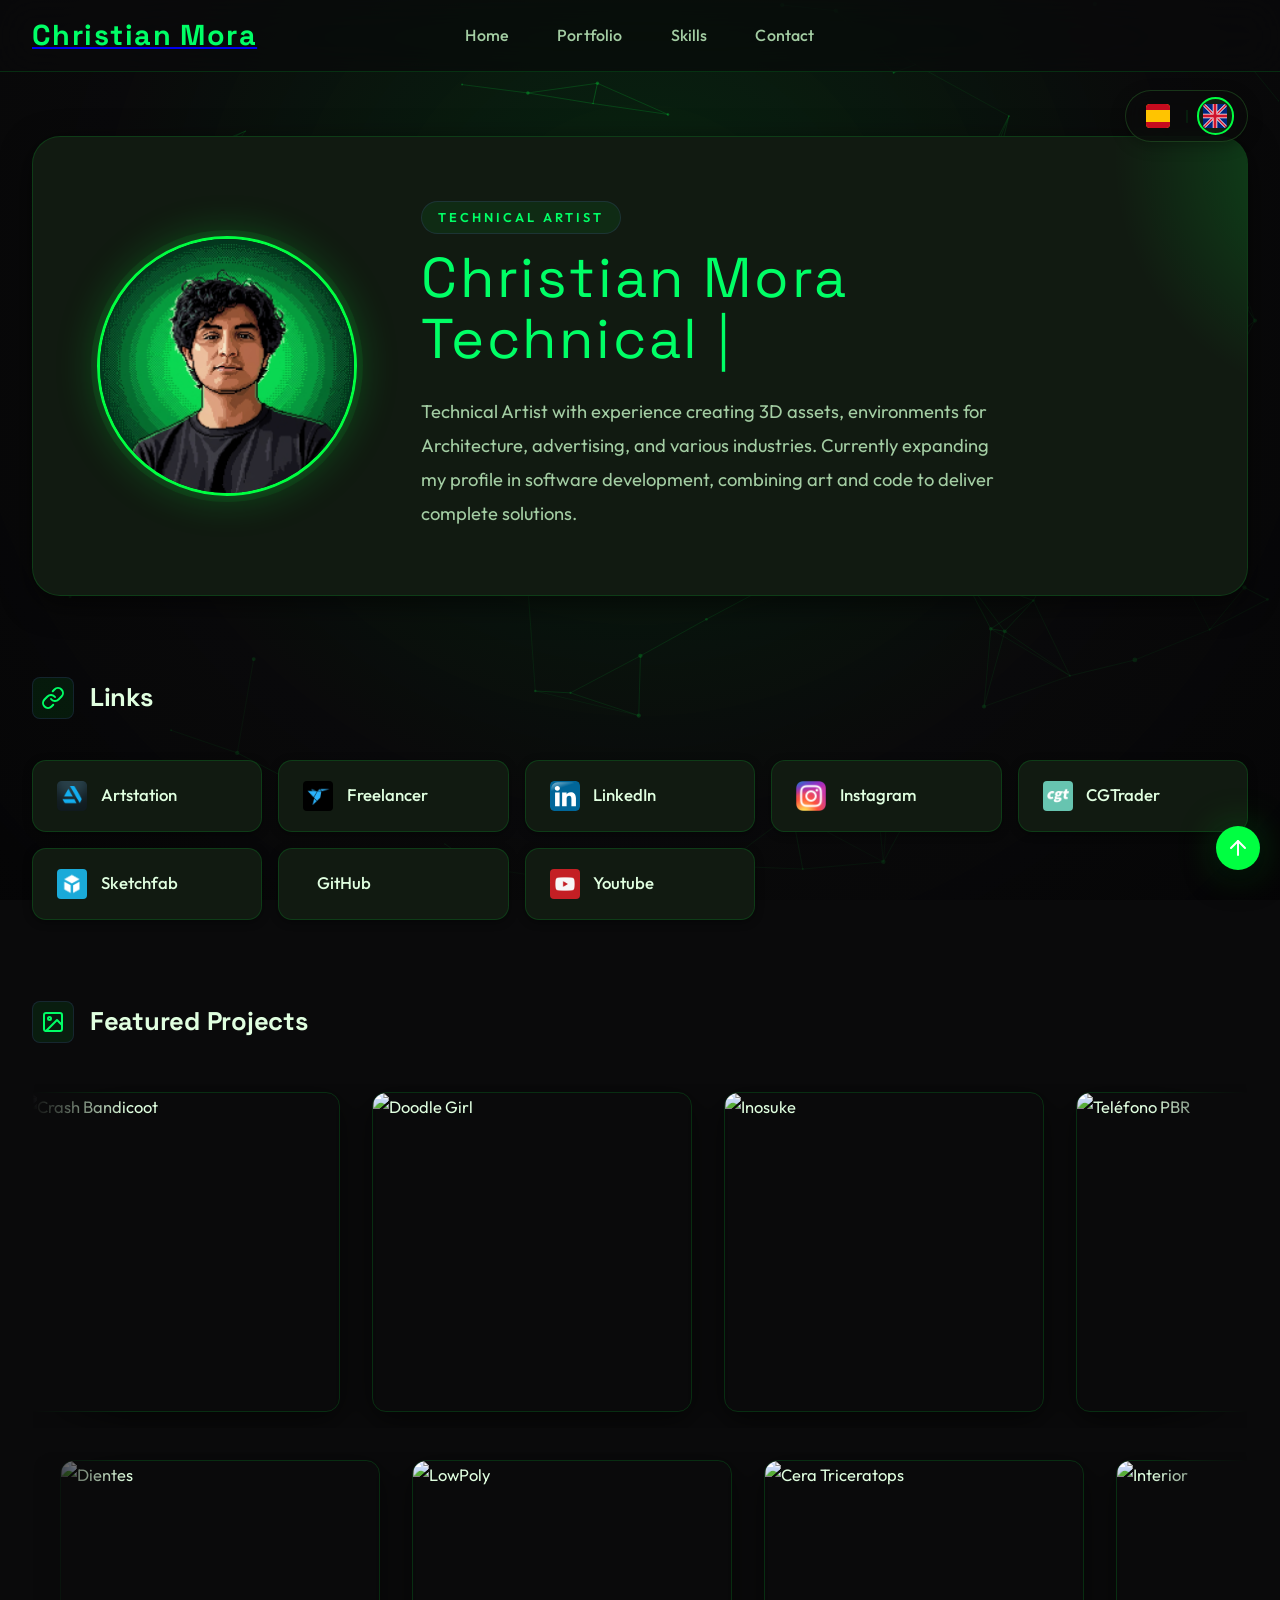
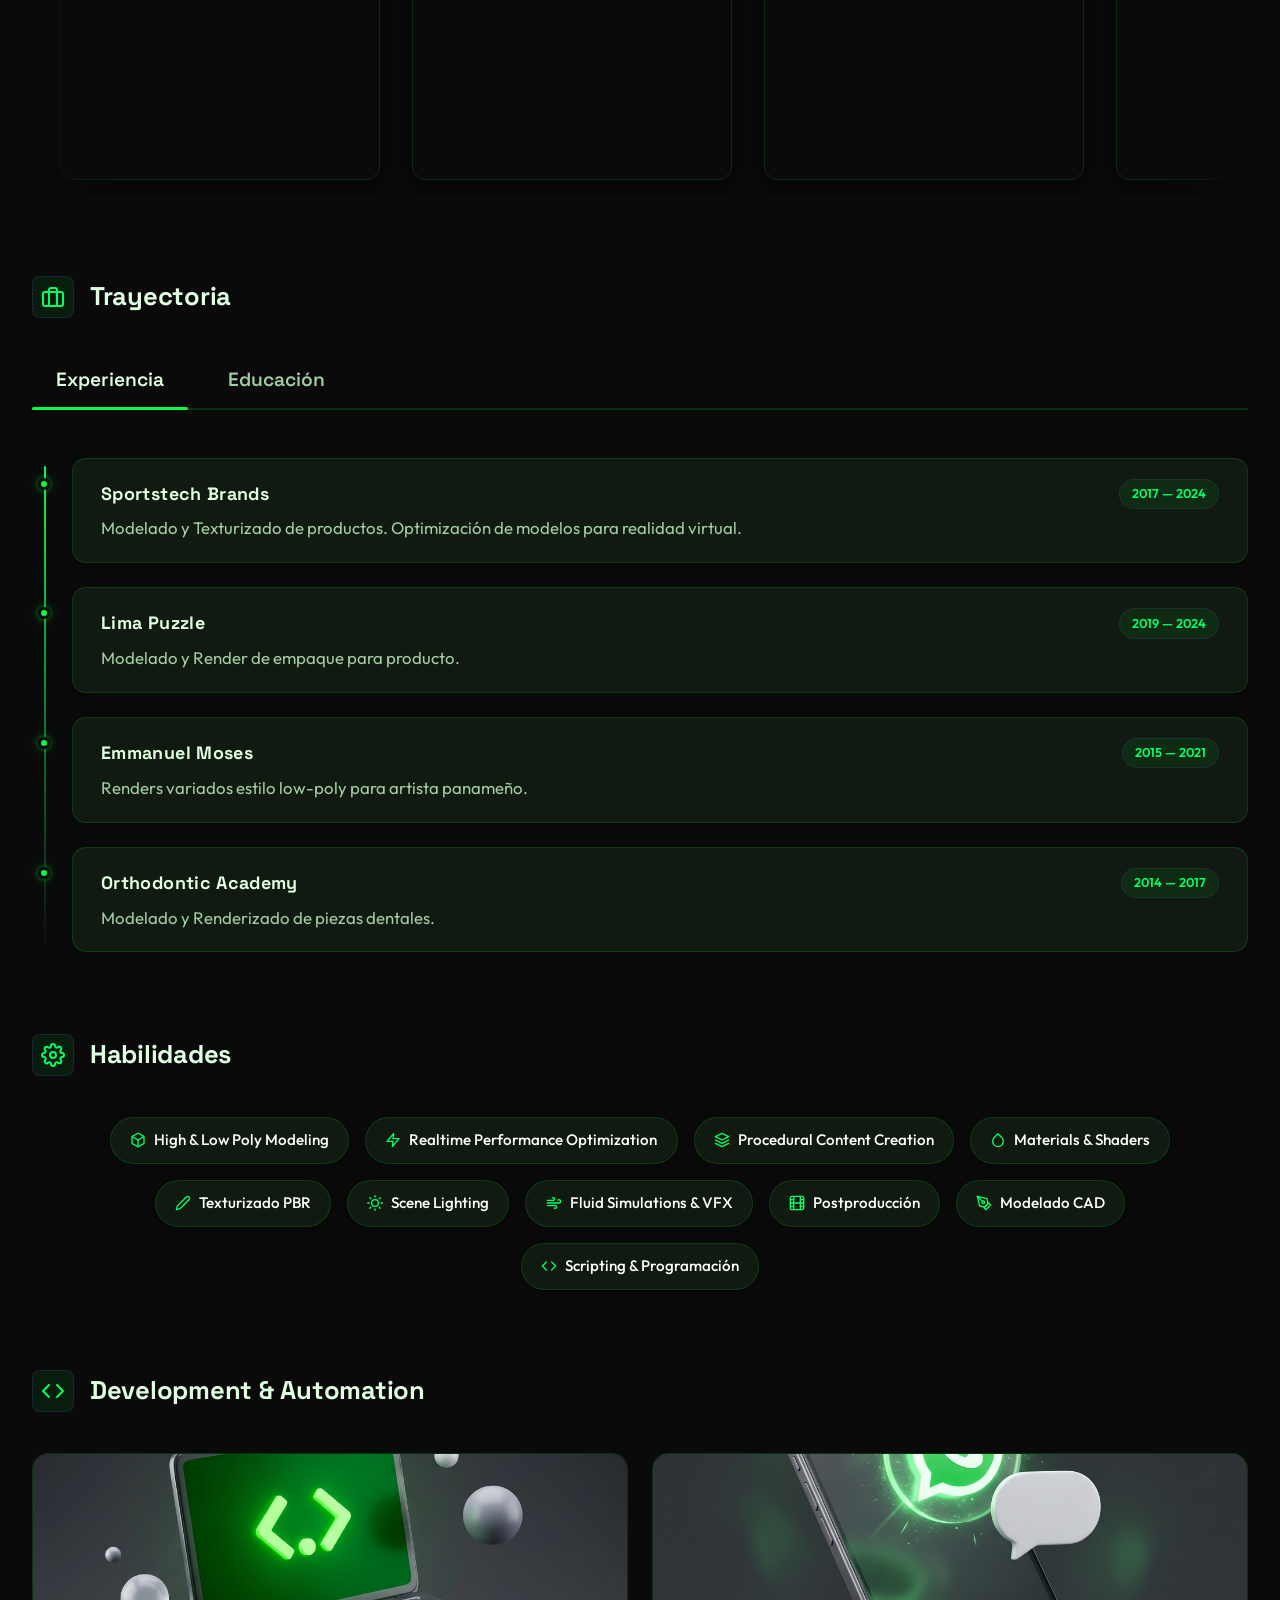
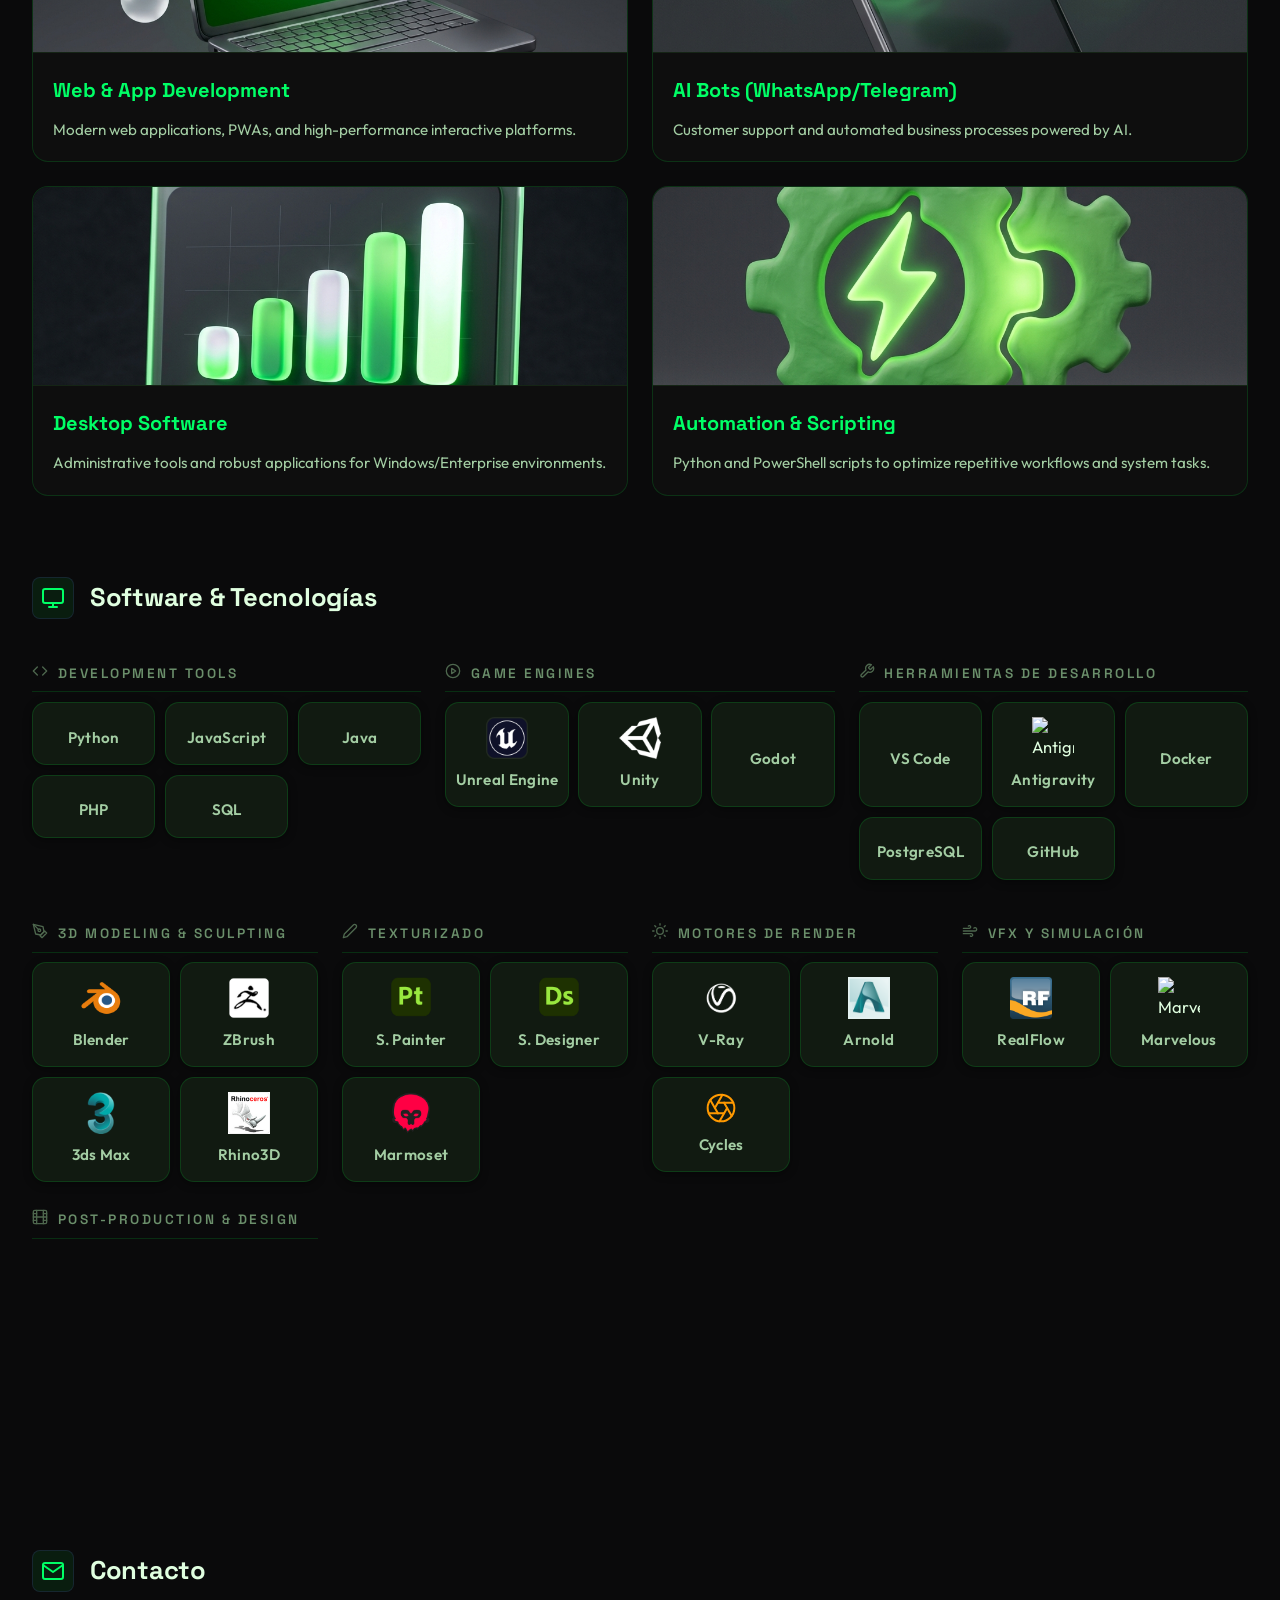
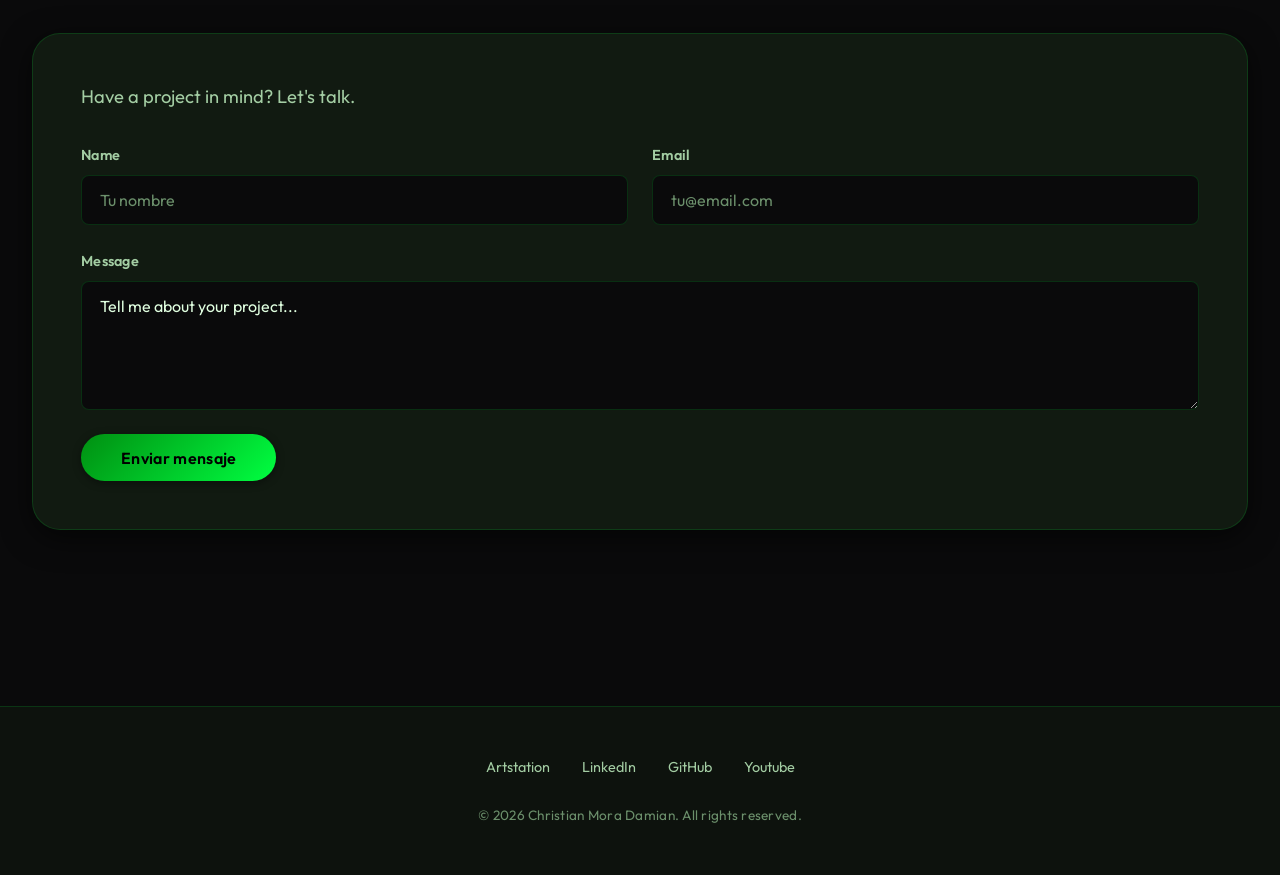
==== commit e86941c6: "V3.7: Actualización de biografía (Programador y Diseñador 3D) y adición de acceso directo a Habilida" ====
--- a/index.html
+++ b/index.html
@@ -7,7 +7,7 @@
   
   <!-- ==================== CORE SEO ==================== -->
   <title>Christian Mora | Technical Artist & 3D Generalist</title>
-  <meta name="description" content="Portafolio de Christian Mora, Technical Artist y Generalista 3D con 10 años de experiencia. Desarrollo de software, modelado 3D, texturizado, VFX y renders PBR hiperrealistas." />
+  <meta name="description" content="Portafolio de Christian Mora, Programador y Diseñador 3D con 10 años de experiencia. Desarrollo de software, modelado 3D, texturizado, VFX y renders PBR avanzados." />
   <meta name="keywords" content="Christian Mora, Technical Artist, 3D Generalist, Modelado 3D, Texturizado, Render PBR, ZBrush, Maya, Unreal Engine, WebGL, Portafolio" />
   <meta name="author" content="Christian Mora" />
   <meta name="robots" content="index, follow" />
@@ -17,7 +17,7 @@
   <meta property="og:type" content="website" />
   <meta property="og:url" content="https://criismorad.github.io/WEB_PORTFOLIO/" />
   <meta property="og:title" content="Christian Mora | Technical Artist Portfolio" />
-  <meta property="og:description" content="Explora mi galería 3D, proyectos de software interactivo y arte técnico de alto nivel. Experiencia fusionando programación y arte hiperrealista." />
+  <meta property="og:description" content="Explora mi galería 3D, proyectos de software interactivo y desarrollo técnico de alto nivel. Experiencia fusionando programación y diseño 3D." />
   <meta property="og:image" content="https://criismorad.github.io/WEB_PORTFOLIO/img/profile.jpeg" />
   
   <!-- ==================== TWITTER CARDS ==================== -->
@@ -69,6 +69,7 @@
       <ul>
         <li><a href="#inicio" data-i18n="nav_home">Inicio</a></li>
         <li><a href="#proyectos" data-i18n="nav_portfolio">Portafolio</a></li>
+        <li><a href="#habilidades" data-i18n="nav_skills">Habilidades</a></li>
         <li><a href="#contacto" data-i18n="nav_contact">Contacto</a></li>
       </ul>
     </nav>
@@ -402,7 +403,7 @@
     </section>
 
     <!-- Habilidades Técnicas (Skills Badges) -->
-    <section class="bloques_main reveal">
+    <section id="habilidades" class="bloques_main reveal">
       <div class="section-header">
         <div class="section-icon floating">
           <svg xmlns="http://www.w3.org/2000/svg" width="24" height="24" viewBox="0 0 24 24" fill="none"
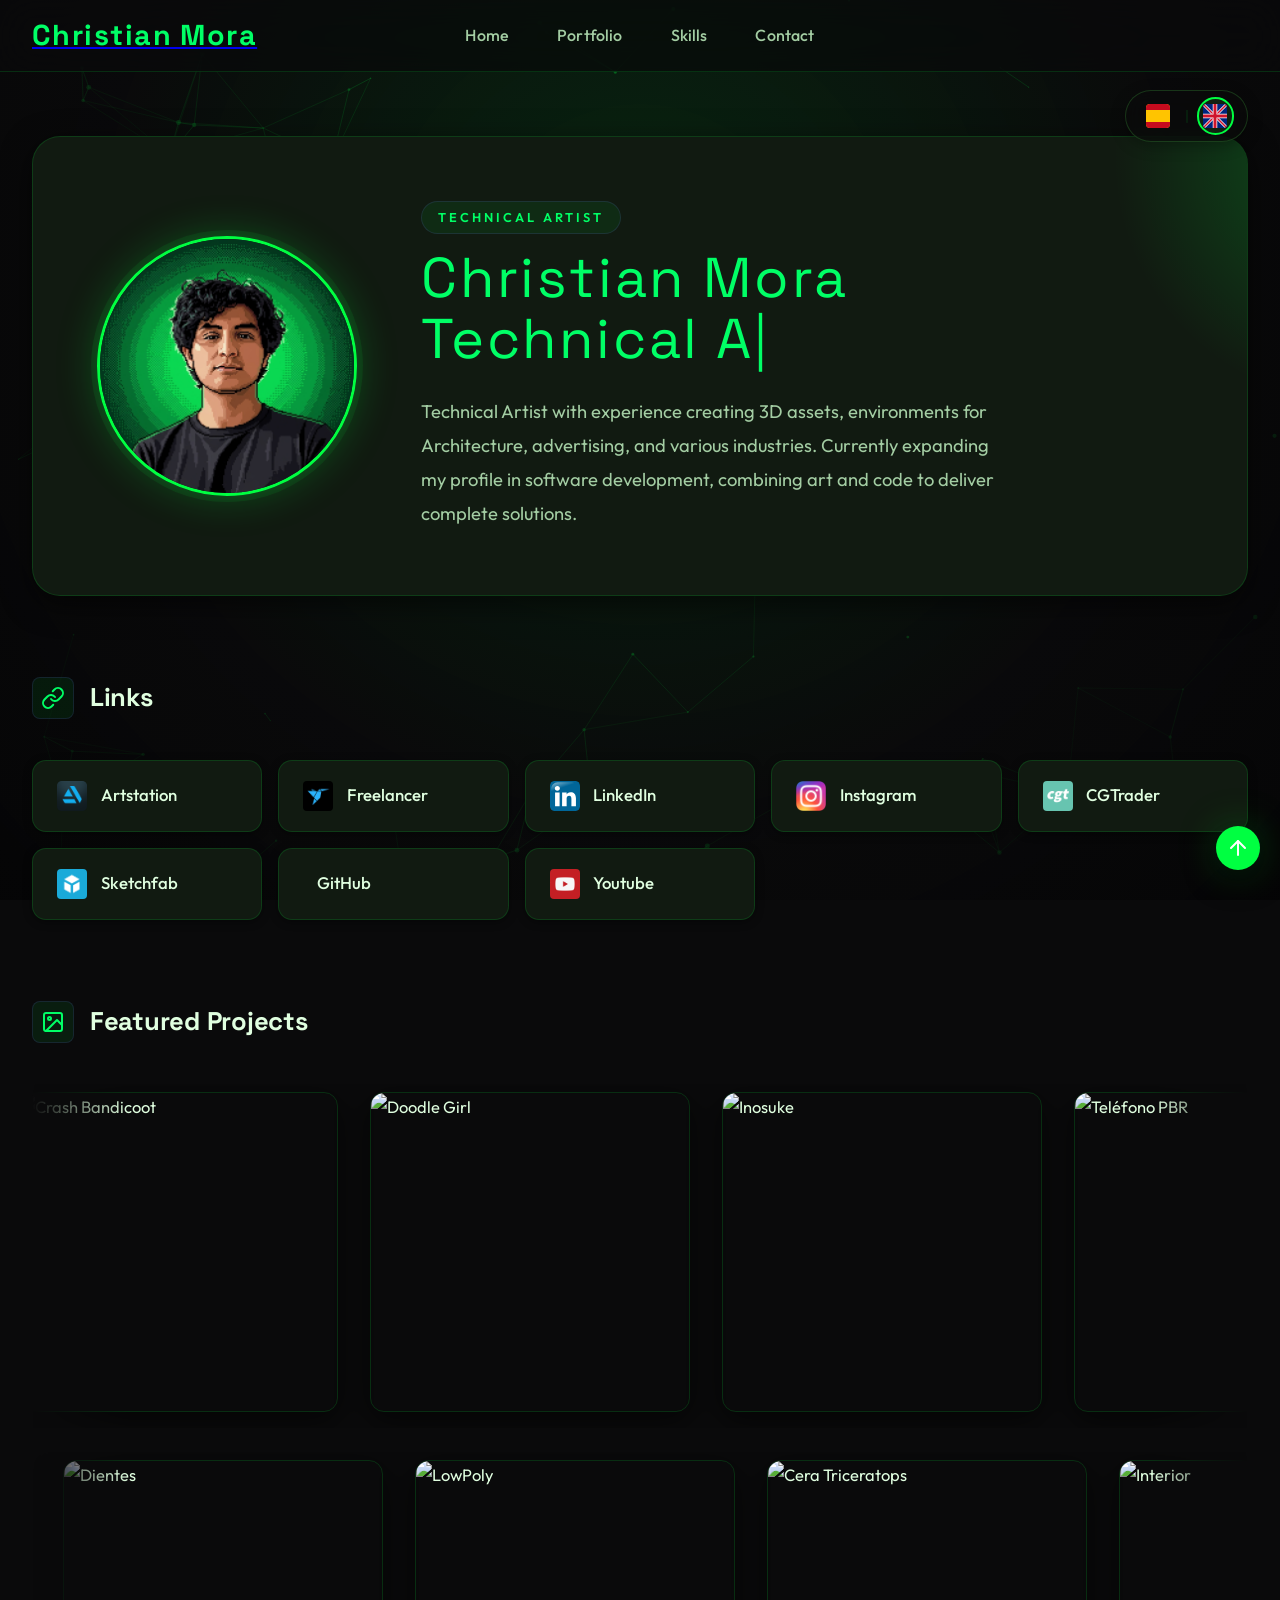
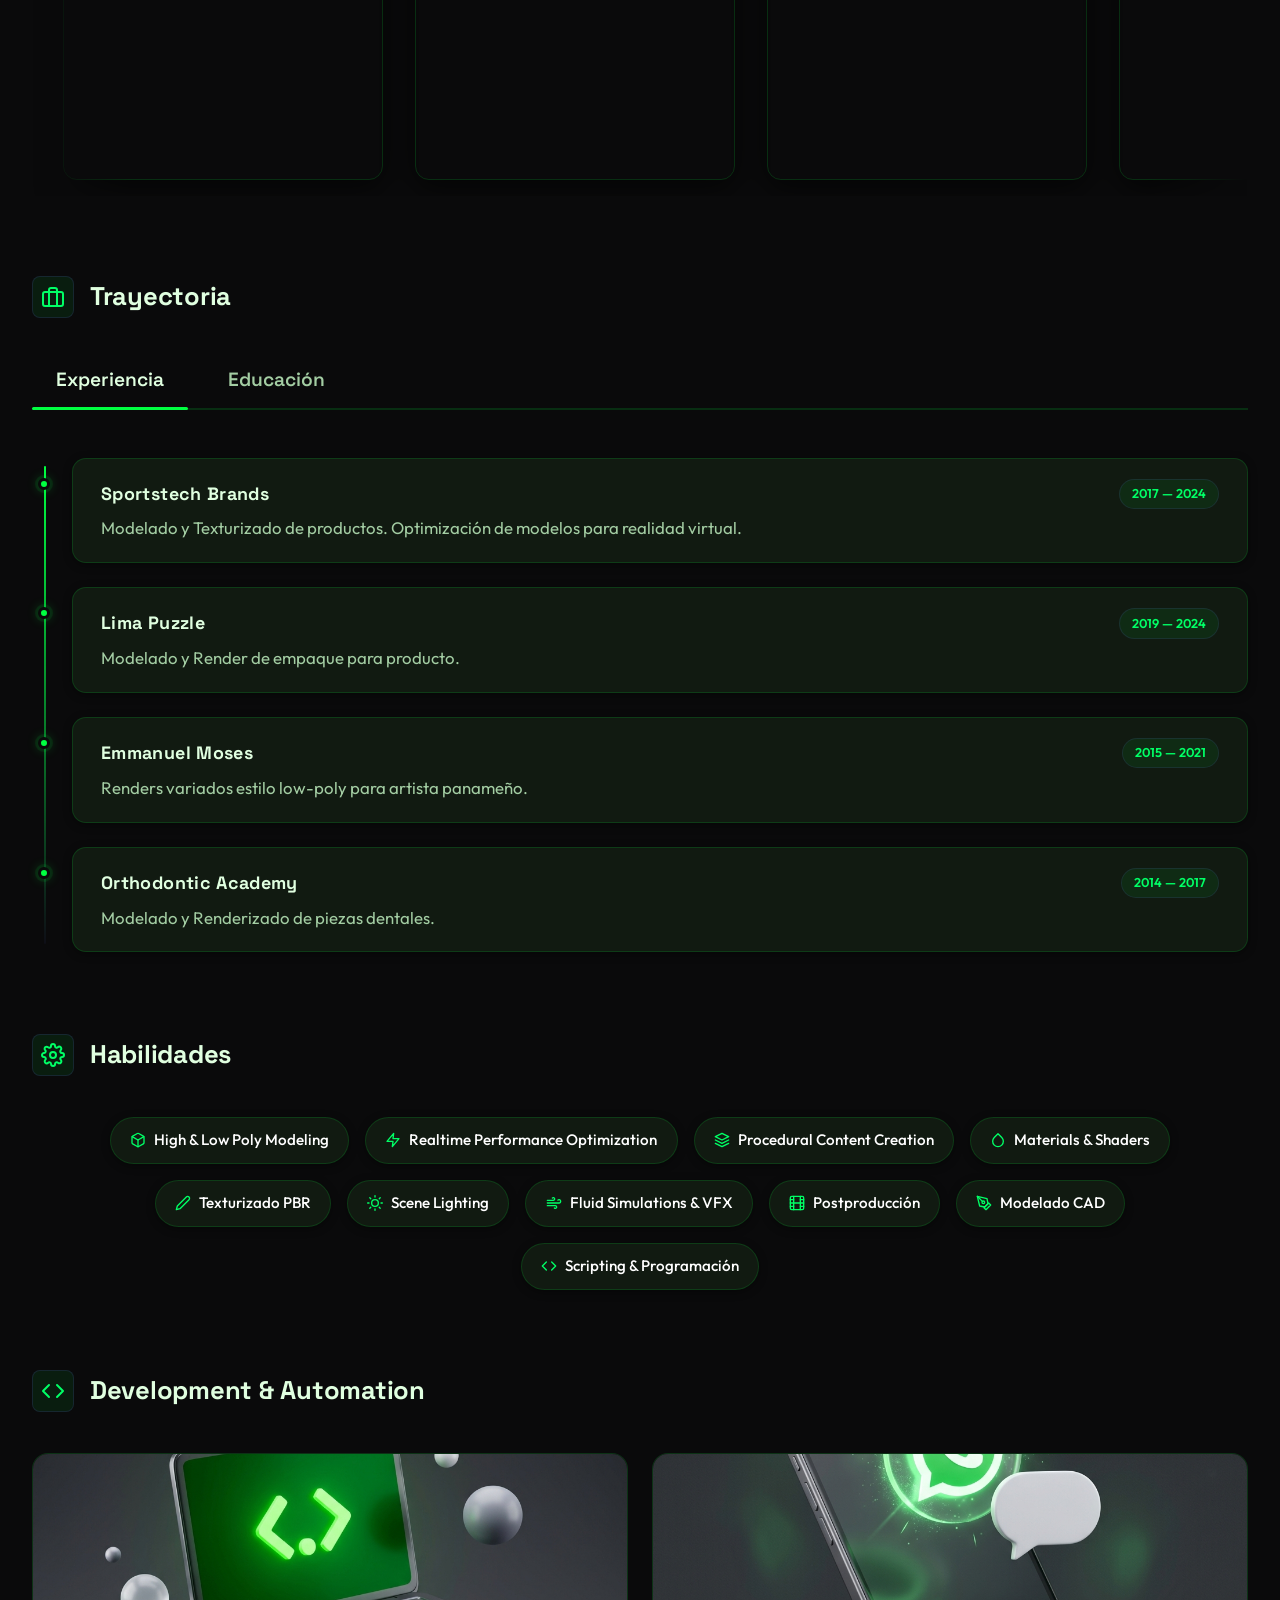
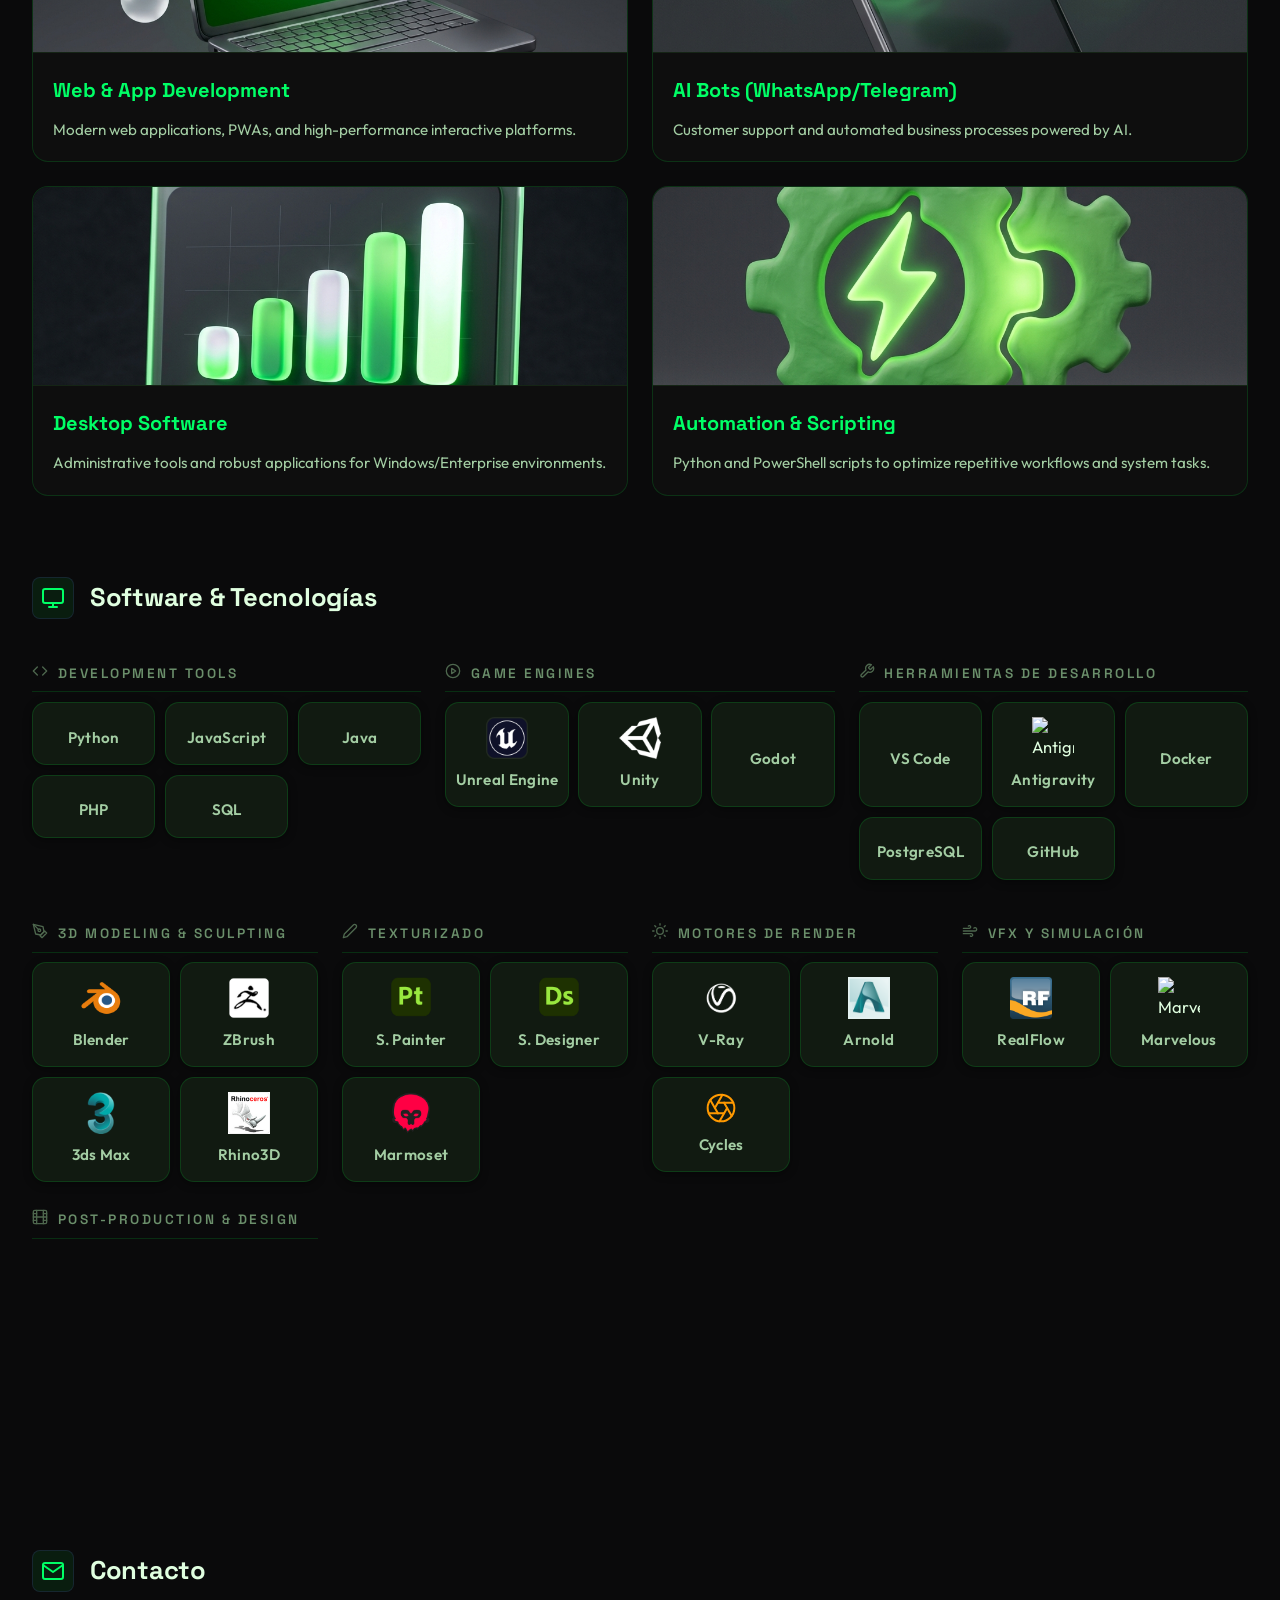
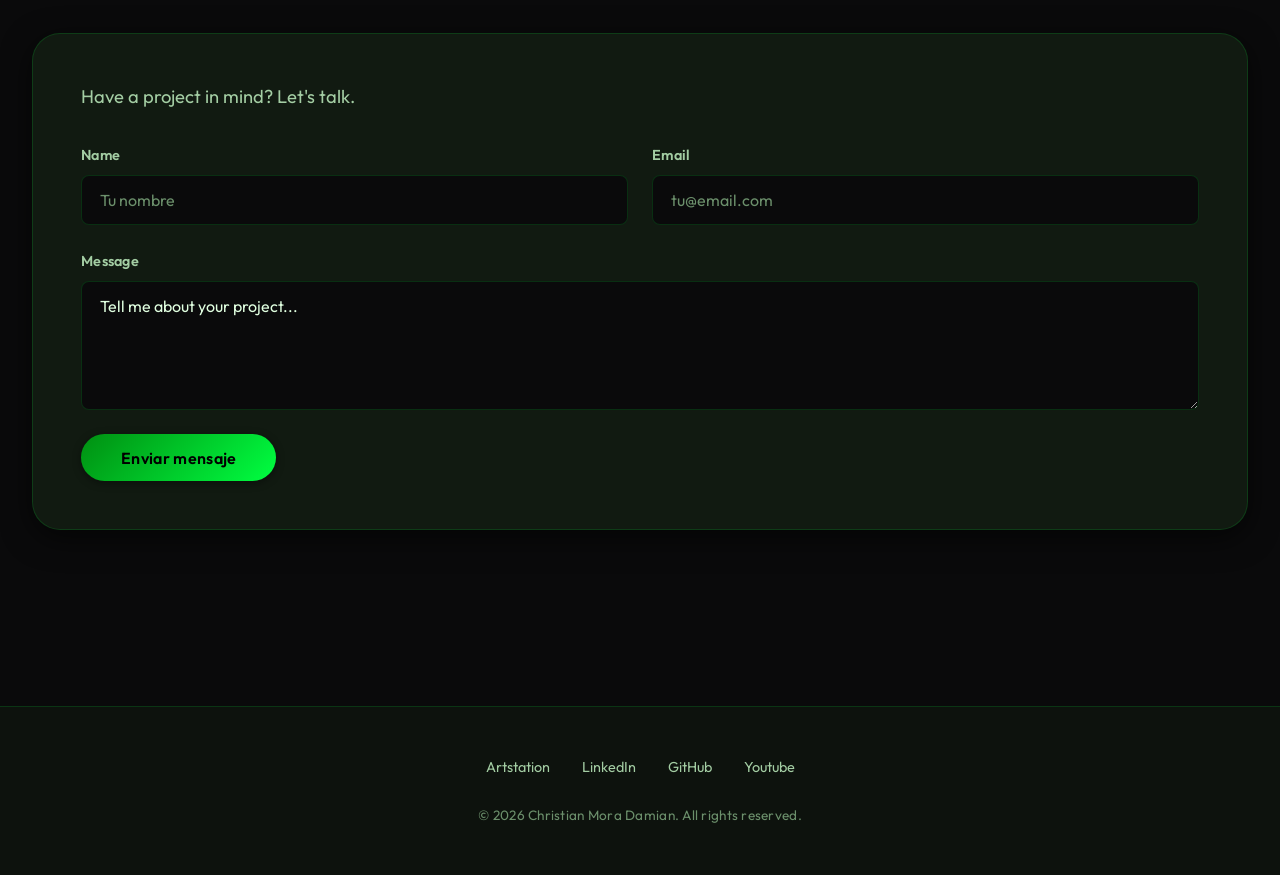
==== commit aeb69fd1: "Fix: Añadir cache-buster a scripts JS para solucionar problemas de caché de GitHub Pages" ====
--- a/index.html
+++ b/index.html
@@ -931,9 +931,9 @@
     </svg>
   </button>
 
-  <script src="js/i18n.js"></script>
-  <script src="js/canvasVFX.js"></script>
-  <script src="js/main.js"></script>
+  <script src="js/i18n.js?v=3.7"></script>
+  <script src="js/canvasVFX.js?v=3.7"></script>
+  <script src="js/main.js?v=3.7"></script>
 </body>
 
 </html>
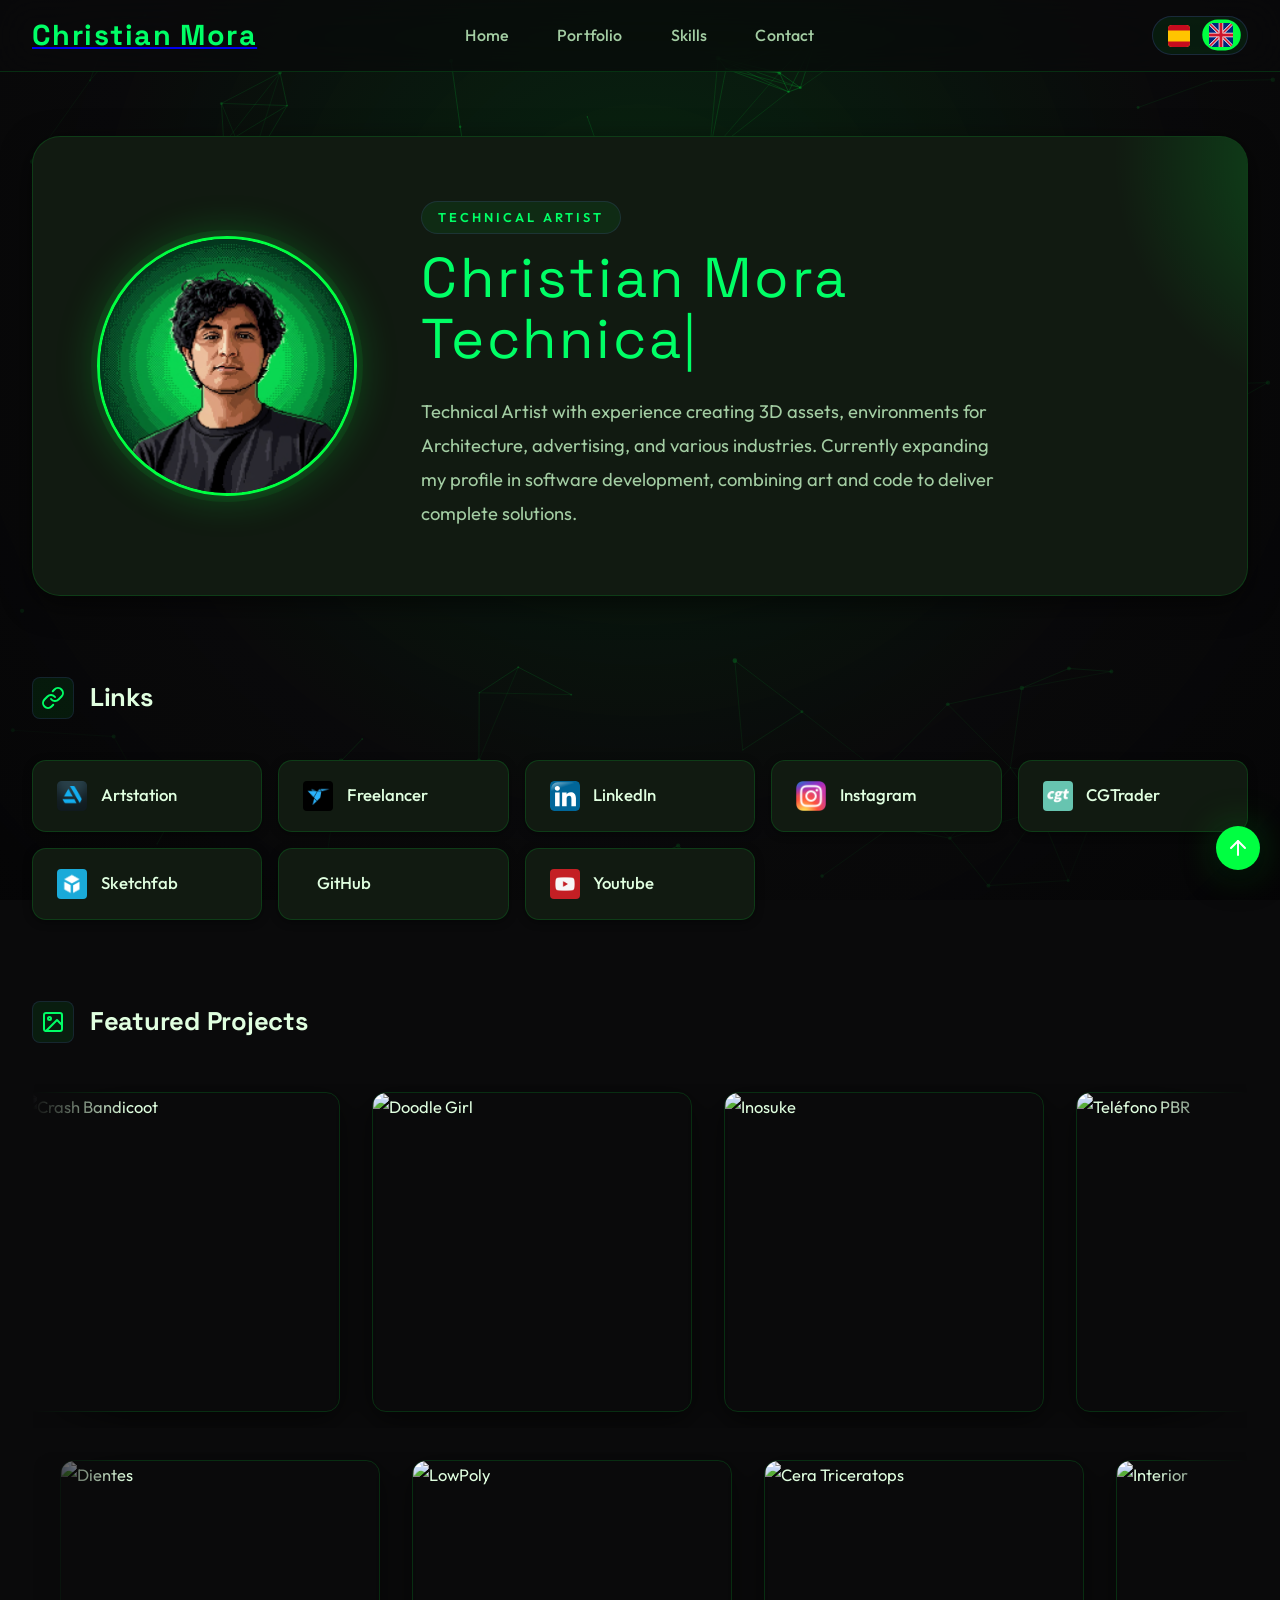
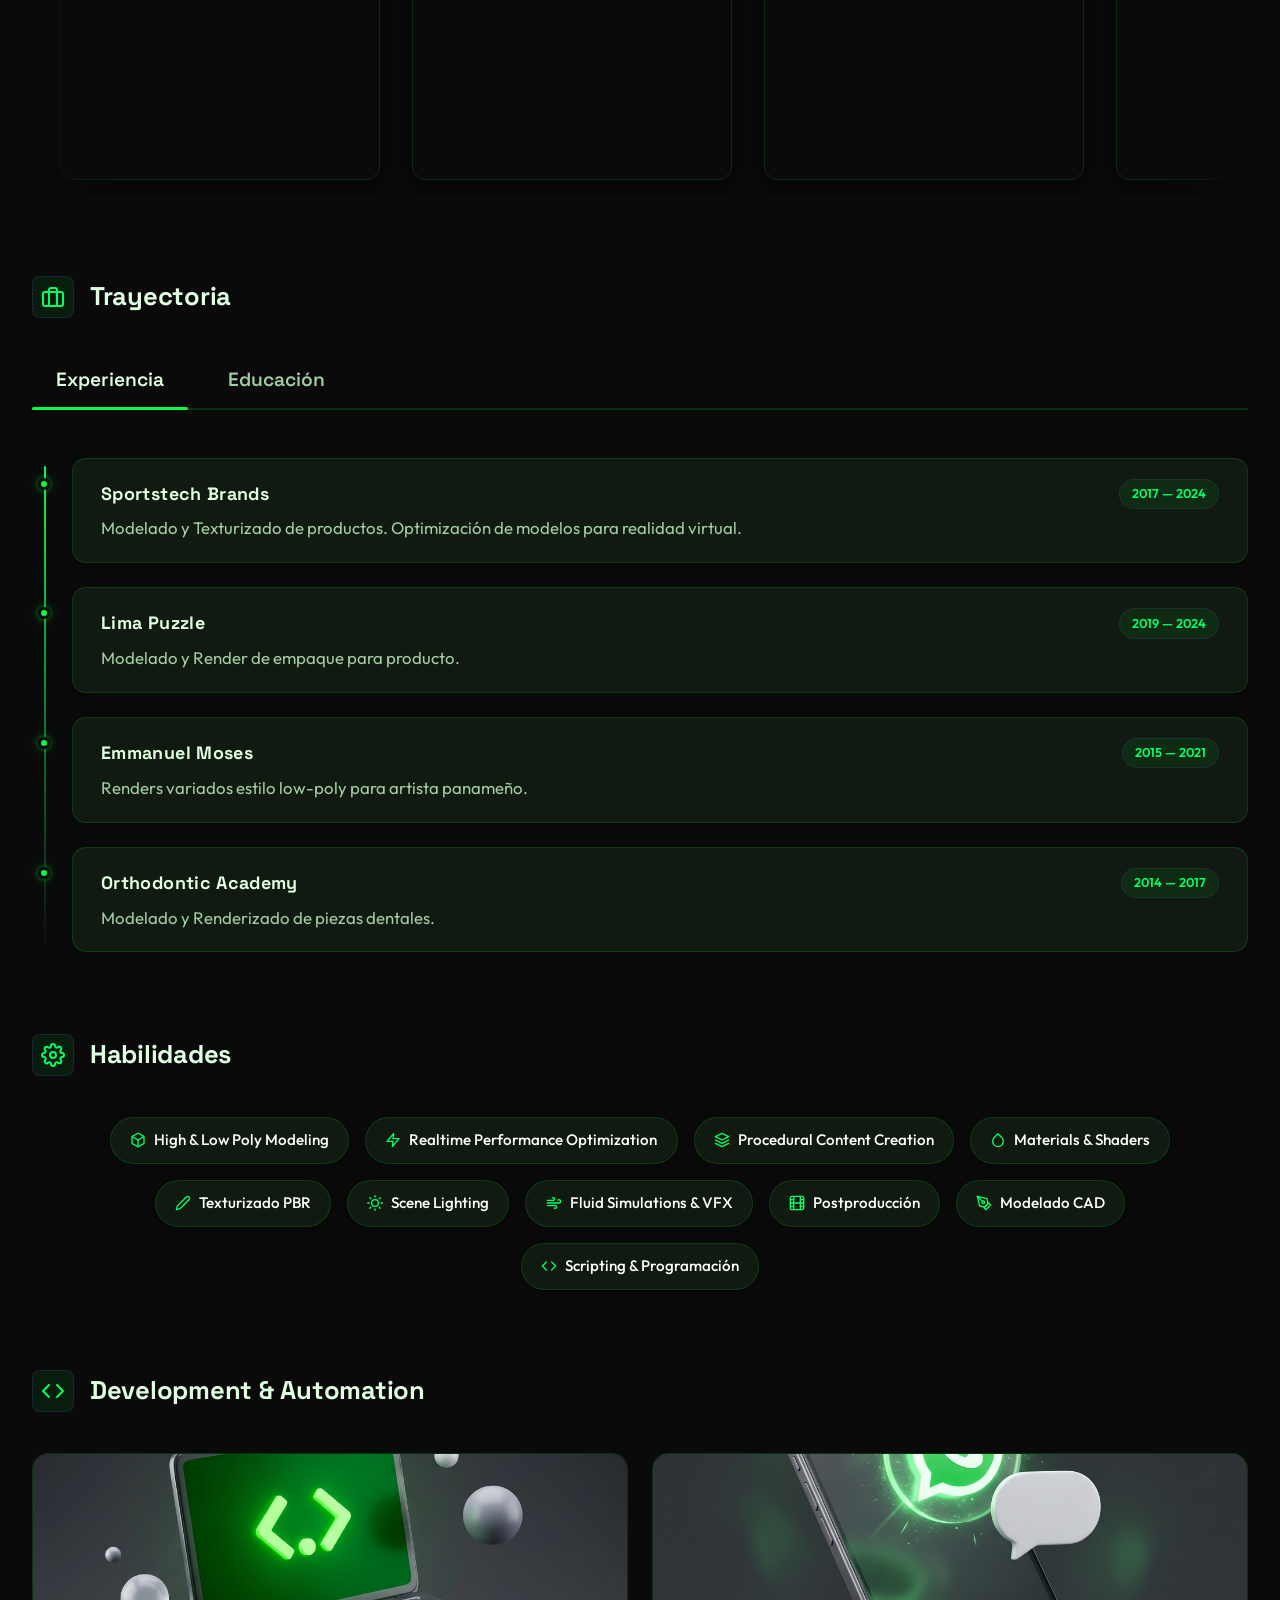
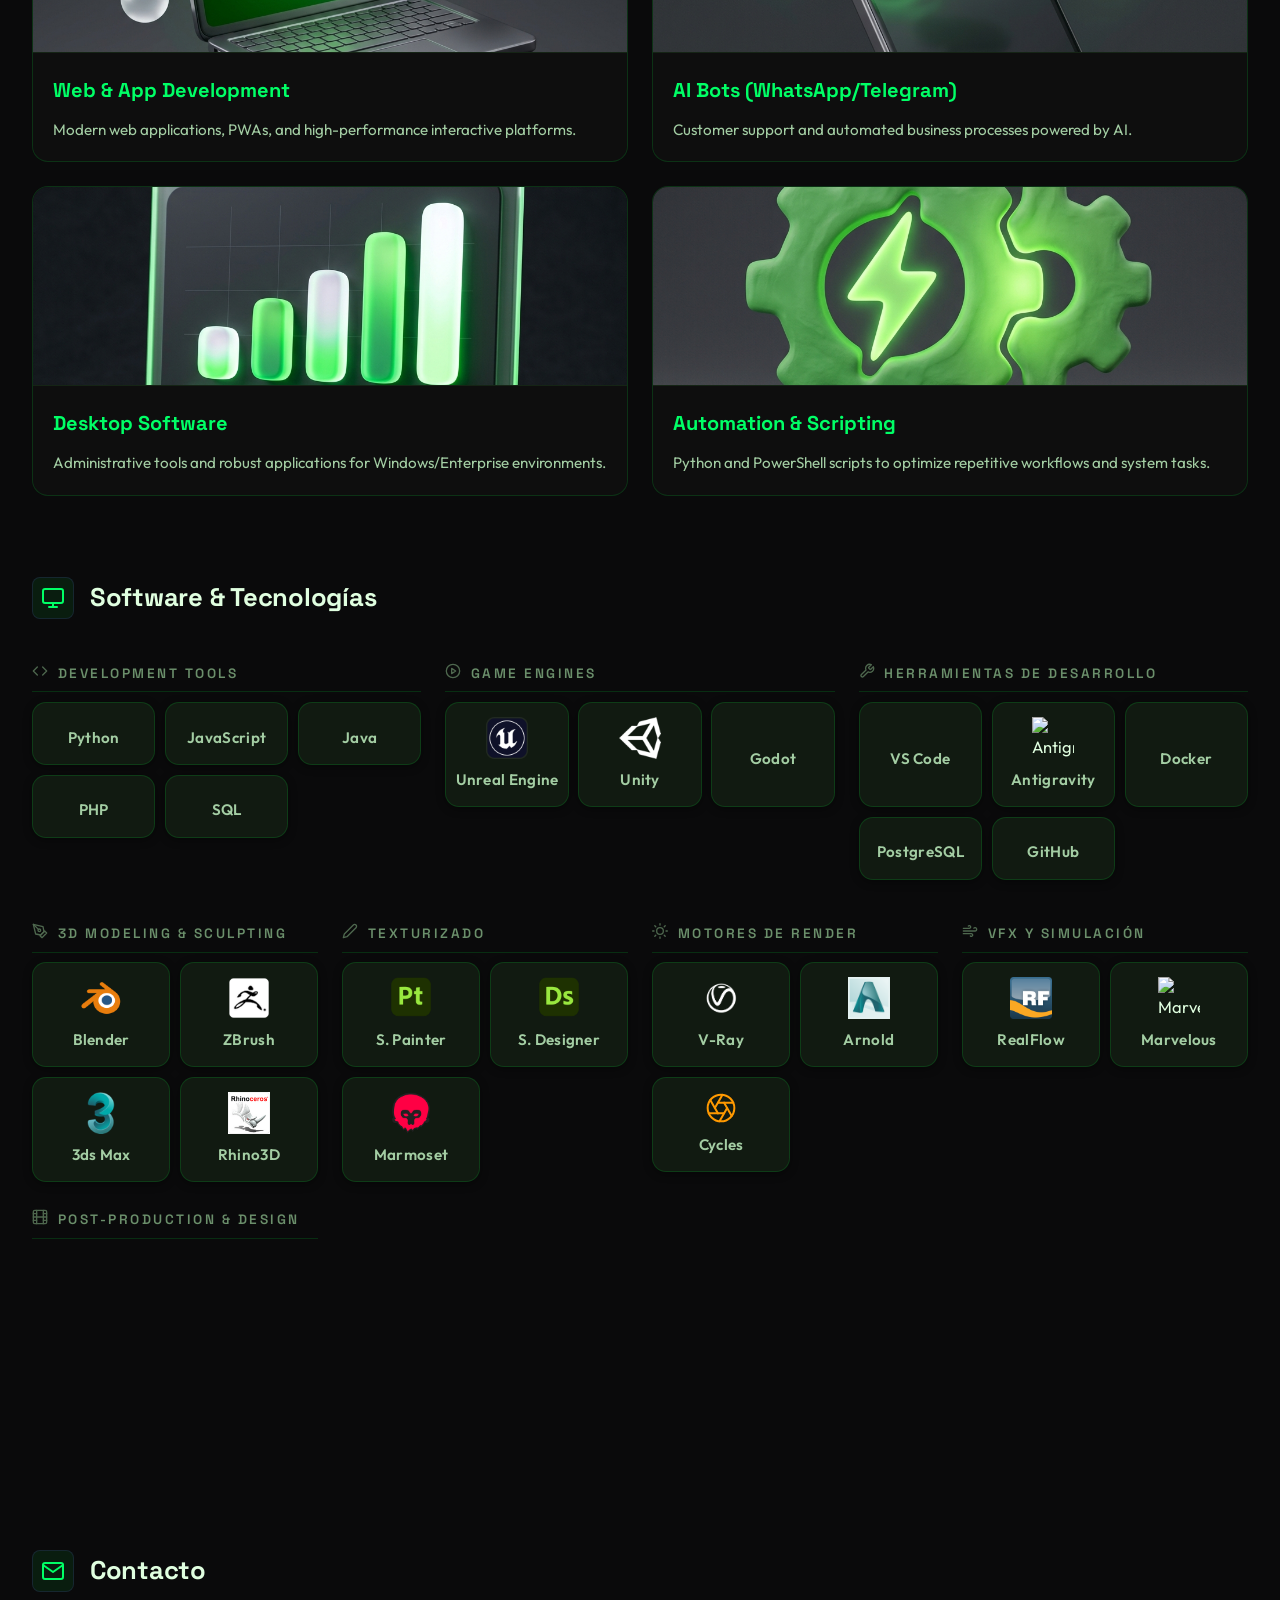
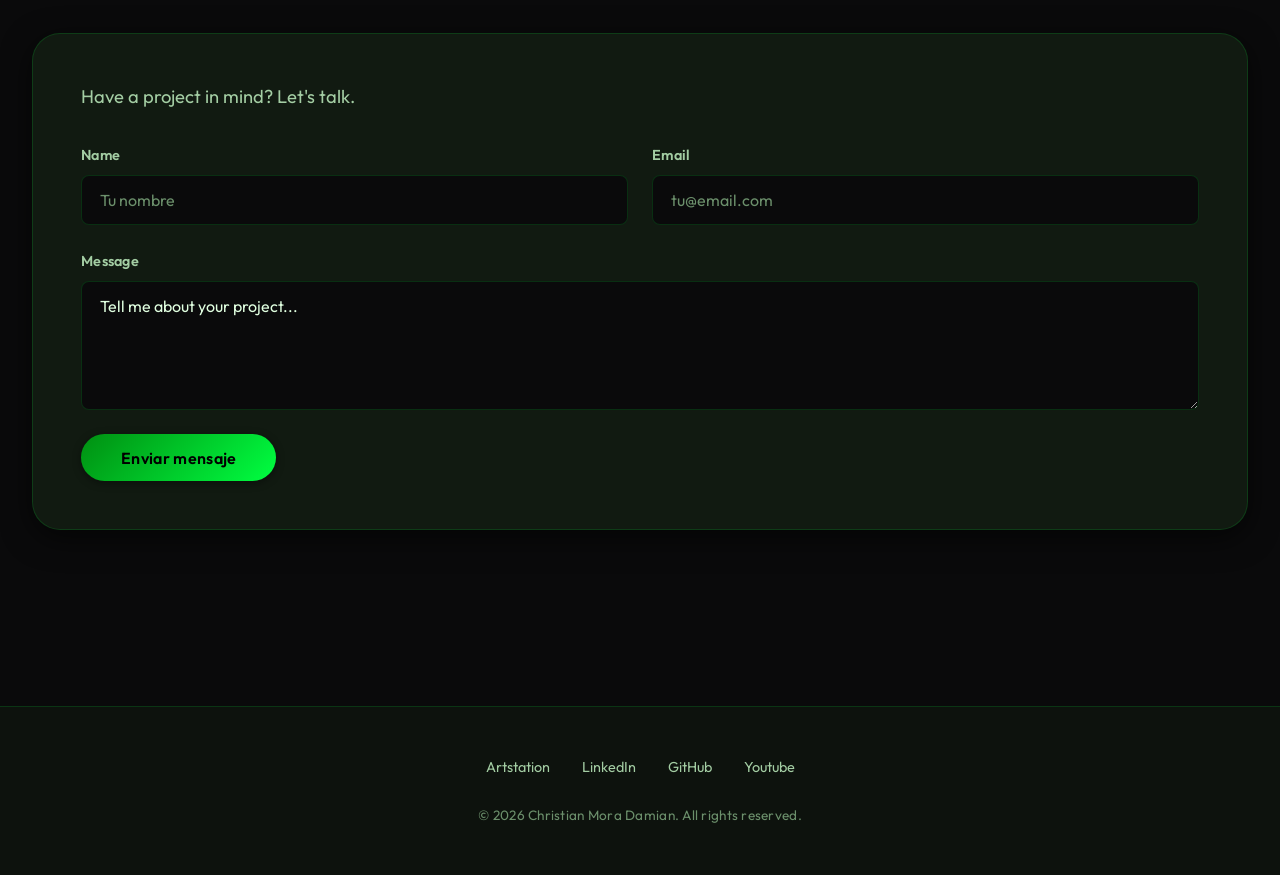
==== commit 85dc9e11: "V3.8: Rediseño de header, iconos móviles y switch de idioma físico con animación CSS" ====
--- a/index.html
+++ b/index.html
@@ -67,42 +67,64 @@
 
     <nav id="mainNav">
       <ul>
-        <li><a href="#inicio" data-i18n="nav_home">Inicio</a></li>
-        <li><a href="#proyectos" data-i18n="nav_portfolio">Portafolio</a></li>
-        <li><a href="#habilidades" data-i18n="nav_skills">Habilidades</a></li>
-        <li><a href="#contacto" data-i18n="nav_contact">Contacto</a></li>
+        <li>
+          <a href="#inicio">
+            <svg class="nav-icon mobile-only" xmlns="http://www.w3.org/2000/svg" width="20" height="20" viewBox="0 0 24 24" fill="none" stroke="currentColor" stroke-width="2" stroke-linecap="round" stroke-linejoin="round"><path d="M3 9l9-7 9 7v11a2 2 0 0 1-2 2H5a2 2 0 0 1-2-2z"></path><polyline points="9 22 9 12 15 12 15 22"></polyline></svg>
+            <span class="nav-text" data-i18n="nav_home">Inicio</span>
+          </a>
+        </li>
+        <li>
+          <a href="#proyectos">
+            <svg class="nav-icon mobile-only" xmlns="http://www.w3.org/2000/svg" width="20" height="20" viewBox="0 0 24 24" fill="none" stroke="currentColor" stroke-width="2" stroke-linecap="round" stroke-linejoin="round"><rect x="3" y="3" width="18" height="18" rx="2" ry="2"></rect><circle cx="8.5" cy="8.5" r="1.5"></circle><polyline points="21 15 16 10 5 21"></polyline></svg>
+            <span class="nav-text" data-i18n="nav_portfolio">Portafolio</span>
+          </a>
+        </li>
+        <li>
+          <a href="#habilidades">
+            <svg class="nav-icon mobile-only" xmlns="http://www.w3.org/2000/svg" width="20" height="20" viewBox="0 0 24 24" fill="none" stroke="currentColor" stroke-width="2" stroke-linecap="round" stroke-linejoin="round"><circle cx="12" cy="12" r="3"></circle><path d="M19.4 15a1.65 1.65 0 0 0 .33 1.82l.06.06a2 2 0 0 1 0 2.83 2 2 0 0 1-2.83 0l-.06-.06a1.65 1.65 0 0 0-1.82-.33 1.65 1.65 0 0 0-1 1.51V21a2 2 0 0 1-2 2 2 2 0 0 1-2-2v-.09A1.65 1.65 0 0 0 9 19.4a1.65 1.65 0 0 0-1.82.33l-.06.06a2 2 0 0 1-2.83 0 2 2 0 0 1 0-2.83l.06-.06a1.65 1.65 0 0 0 .33-1.82 1.65 1.65 0 0 0-1.51-1H3a2 2 0 0 1-2-2 2 2 0 0 1 2-2h.09A1.65 1.65 0 0 0 4.6 9a1.65 1.65 0 0 0-.33-1.82l-.06-.06a2 2 0 0 1 0-2.83 2 2 0 0 1 2.83 0l.06.06a1.65 1.65 0 0 0 1.82.33H9a1.65 1.65 0 0 0 1-1.51V3a2 2 0 0 1 2-2 2 2 0 0 1 2 2v.09a1.65 1.65 0 0 0 1 1.51 1.65 1.65 0 0 0 1.82-.33l.06-.06a2 2 0 0 1 2.83 0 2 2 0 0 1 0 2.83l-.06.06a1.65 1.65 0 0 0-.33 1.82V9a1.65 1.65 0 0 0 1.51 1H21a2 2 0 0 1 2 2 2 2 0 0 1-2 2h-.09a1.65 1.65 0 0 0-1.51 1z"></path></svg>
+            <span class="nav-text" data-i18n="nav_skills">Habilidades</span>
+          </a>
+        </li>
+        <li>
+          <a href="#contacto">
+            <svg class="nav-icon mobile-only" xmlns="http://www.w3.org/2000/svg" width="20" height="20" viewBox="0 0 24 24" fill="none" stroke="currentColor" stroke-width="2" stroke-linecap="round" stroke-linejoin="round"><path d="M4 4h16c1.1 0 2 .9 2 2v12c0 1.1-.9 2-2 2H4c-1.1 0-2-.9-2-2V6c0-1.1.9-2 2-2z"></path><polyline points="22,6 12,13 2,6"></polyline></svg>
+            <span class="nav-text" data-i18n="nav_contact">Contacto</span>
+          </a>
+        </li>
       </ul>
     </nav>
 
-    <button class="menu-toggle" id="menuToggle" aria-label="Abrir menú">
-      <span></span>
-      <span></span>
-      <span></span>
-    </button>
-    <!-- Espaciador para equilibrar el logo y centrar el NAV -->
-    <div class="header-right-spacer" aria-hidden="true"></div>
+    <div class="header-lang-wrapper">
+      <div class="lang-selector-header" id="langSelectorHeader">
+        <button class="lang-btn active" data-lang="es" aria-label="Español">
+          <svg class="lang-icon" xmlns="http://www.w3.org/2000/svg" viewBox="0 0 512 512" width="24" height="24">
+            <rect width="512" height="512" fill="#ffc400"/>
+            <rect width="512" height="128" fill="#c60b1e"/>
+            <rect width="512" height="128" y="384" fill="#c60b1e"/>
+          </svg>
+          <span class="lang-text">ESP</span>
+        </button>
+        <span class="lang-divider"></span> <!-- Se mantiene por estructura, el CSS hará magia en móvil -->
+        <button class="lang-btn" data-lang="en" aria-label="English">
+          <svg class="lang-icon" xmlns="http://www.w3.org/2000/svg" viewBox="0 0 512 512" width="24" height="24">
+            <rect width="512" height="512" fill="#00247d"/>
+            <path d="M0 0l512 512M512 0L0 512" stroke="#fff" stroke-width="64"/>
+            <path d="M0 0l512 512M512 0L0 512" stroke="#cf142b" stroke-width="32"/>
+            <path d="M256 0v512M0 256h512" stroke="#fff" stroke-width="96"/>
+            <path d="M256 0v512M0 256h512" stroke="#cf142b" stroke-width="64"/>
+          </svg>
+          <span class="lang-text">ENG</span>
+        </button>
+      </div>
+
+      <button class="menu-toggle" id="menuToggle" aria-label="Abrir menú">
+        <span></span>
+        <span></span>
+        <span></span>
+      </button>
+    </div>
   </header>
-  
-  <!-- Selector de Idioma Flotante (Banderas SVG) -->
-  <div class="lang-selector-floating">
-    <button class="lang-btn active" data-lang="es" aria-label="Español">
-      <svg xmlns="http://www.w3.org/2000/svg" viewBox="0 0 512 512" width="24" height="24">
-        <rect width="512" height="512" fill="#ffc400"/>
-        <rect width="512" height="128" fill="#c60b1e"/>
-        <rect width="512" height="128" y="384" fill="#c60b1e"/>
-      </svg>
-    </button>
-    <span class="lang-divider">|</span>
-    <button class="lang-btn" data-lang="en" aria-label="English">
-      <svg xmlns="http://www.w3.org/2000/svg" viewBox="0 0 512 512" width="24" height="24">
-        <rect width="512" height="512" fill="#00247d"/>
-        <path d="M0 0l512 512M512 0L0 512" stroke="#fff" stroke-width="64"/>
-        <path d="M0 0l512 512M512 0L0 512" stroke="#cf142b" stroke-width="32"/>
-        <path d="M256 0v512M0 256h512" stroke="#fff" stroke-width="96"/>
-        <path d="M256 0v512M0 256h512" stroke="#cf142b" stroke-width="64"/>
-      </svg>
-    </button>
-  </div>
+
 
   <!-- Main Content -->
   <main class="main-content">
--- a/CSS/styles.css
+++ b/CSS/styles.css
@@ -206,8 +206,31 @@
   align-items: center;
 }
 
-.header-right-spacer {
-  flex: 1; /* Equilibra el peso del logo del lado derecho */
+.header-lang-wrapper {
+  flex: 1; /* Equilibra el peso del logo del lado izquierdo */
+  display: flex;
+  justify-content: flex-end;
+  align-items: center;
+  gap: 1rem;
+}
+
+.lang-selector-header {
+  display: flex;
+  align-items: center;
+  gap: 0.5rem;
+}
+
+.lang-selector-header .lang-btn svg,
+.lang-selector-header .lang-icon {
+  display: block;
+  width: 22px;
+  height: 22px;
+  border-radius: 4px;
+  object-fit: contain;
+}
+
+.lang-selector-header .lang-text {
+  display: none;
 }
 
 header.scrolled {
@@ -261,8 +284,8 @@
 }
 
 .lang-btn.active {
-  color: var(--accent-color);
-  text-shadow: 0 0 8px var(--accent-glow);
+  color: var(--accent-light);
+  transform: scale(1.1);
 }
 
 .lang-divider {
@@ -561,56 +584,44 @@
 }
 
 /* ============================================================
-   LANG SELECTOR FLOATING (Hero top)
-   ============================================================ */
-.lang-selector-floating {
-  position: absolute; /* En lugar de fixed, así hace scroll */
-  top: 90px;
-  right: 2rem;
-  z-index: 998;
+   HEADER LANGUAGE SELECTOR
+   ============================================================ */
+.header-lang-wrapper {
   display: flex;
   align-items: center;
   gap: 0.5rem;
-  background: rgba(10, 10, 11, 0.6);
-  padding: 0.4rem 0.8rem;
-  border-radius: 30px;
-  border: 1px solid rgba(88, 230, 88, 0.2);
-  backdrop-filter: blur(10px);
-  -webkit-backdrop-filter: blur(10px);
-  box-shadow: 0 4px 15px rgba(0, 0, 0, 0.3);
-  transition: all var(--transition-fast);
-}
-
-.lang-selector-floating:hover {
-  border-color: rgba(88, 230, 88, 0.5);
-  box-shadow: 0 4px 20px rgba(88, 230, 88, 0.15);
-}
-
-.lang-selector-floating .lang-btn {
-  display: flex;
-  padding: 0.3rem;
-  border-radius: 50%;
-  transition: all var(--transition-fast);
-  border: 2px solid transparent;
-  background: transparent;
+}
+
+.lang-selector-header {
+  display: flex;
+  align-items: center;
+  gap: 0.25rem;
+  background: var(--accent-subtle);
+  padding: 0.25rem 0.5rem;
+  border-radius: 20px;
+  border: 1px solid rgba(99, 102, 241, 0.2);
+}
+
+.lang-selector-header .lang-btn {
+  background: none;
+  border: none;
+  color: var(--text-secondary);
+  font-size: 0.8rem;
   cursor: pointer;
-}
-
-.lang-selector-floating .lang-btn:hover {
-  background: rgba(88, 230, 88, 0.1);
-}
-
-.lang-selector-floating .lang-btn.active {
-  border-color: var(--accent-color);
-  background: rgba(88, 230, 88, 0.1);
-}
-
-.lang-selector-floating .lang-btn svg {
-  display: block;
-  width: 24px;
-  height: 24px;
-  border-radius: 4px; /* Un poco redondeado internamente para suavizar */
-  object-fit: contain;
+  padding: 0.2rem 0.4rem;
+  border-radius: 15px;
+  transition: all 0.3s ease;
+}
+
+.lang-selector-header .lang-btn.active {
+  background: var(--accent-color);
+  color: white;
+}
+
+@media (max-width: 768px) {
+  .nav-text {
+    display: none;
+  }
 }
 
 /* ============================================================
@@ -1654,12 +1665,69 @@
     padding: 0 1rem; /* Margen para pantallas pequeñas */
   }
 
-  /* Selector de idiomas flotante (ajustes para móvil) */
-  .lang-selector-floating {
-    top: 75px; /* Un poco más arriba en móvil */
-    right: 1rem;
-    padding: 0.4rem 0.8rem;
-    font-size: 0.85rem;
+  /* Switch style lang selector en móvil */
+  /* Switch style lang selector en móvil */
+  .lang-selector-header {
+    background: rgba(40, 40, 45, 0.6);
+    border-radius: 20px;
+    padding: 3px;
+    border: 1px solid var(--border-color);
+    box-shadow: inset 0 0 5px rgba(0,0,0,0.5);
+    position: relative;
+    display: flex;
+  }
+
+  /* El bloque deslizante (la luz del switch) */
+  .lang-selector-header::before {
+    content: '';
+    position: absolute;
+    top: 3px;
+    bottom: 3px;
+    left: 3px;
+    width: calc(50% - 3px);
+    background: var(--accent-color);
+    border-radius: 15px;
+    box-shadow: 0 0 8px rgba(0,255,65,0.4);
+    z-index: 0;
+    transition: transform 0.3s cubic-bezier(0.25, 1, 0.5, 1);
+  }
+
+  /* Si el idioma de la página es inglés, deslizar a la derecha */
+  html[lang="en"] .lang-selector-header::before {
+    transform: translateX(100%);
+  }
+
+  .lang-divider {
+    display: none !important;
+  }
+
+  .lang-selector-header .lang-btn {
+    padding: 6px 12px;
+    position: relative;
+    z-index: 1;
+    background: transparent !important;
+    box-shadow: none !important;
+    border-radius: 15px;
+    flex: 1;
+    display: flex;
+    justify-content: center;
+  }
+
+  .lang-selector-header .lang-icon {
+    display: none !important;
+  }
+
+  .lang-selector-header .lang-text {
+    display: block !important;
+    font-size: 0.8rem;
+    font-weight: 800;
+    letter-spacing: 0.5px;
+    color: var(--text-secondary);
+    transition: color 0.3s ease;
+  }
+
+  .lang-selector-header .lang-btn.active .lang-text {
+    color: #000; /* Texto oscuro para destacar sobre el neón verde */
   }
   
   .logo-text {
@@ -1683,39 +1751,34 @@
     white-space: nowrap; /* Obliga a mantener todo en 1 sola línea */
   }
 
-  /* Bottom Navigation Bar for Mobile */
+  /* Navigation Bar for Mobile (Inside Header) */
   nav {
-    position: fixed;
-    bottom: 0;
-    top: auto;
-    left: 0;
-    right: 0;
-    width: 100%;
-    height: 70px;
-    background: rgba(16, 16, 20, 0.98);
-    backdrop-filter: blur(20px);
-    border-top: 1px solid var(--border-color);
-    border-left: none;
+    position: static;
+    width: auto;
+    height: auto;
+    background: transparent;
+    backdrop-filter: none;
+    border: none;
     padding: 0;
-    z-index: 999;
-    transform: none !important; /* Override any JS logic */
+    flex: 1;
     display: flex;
-    justify-content: center;
+    justify-content: flex-start;
+    transform: none !important;
   }
 
   nav ul {
     flex-direction: row;
-    justify-content: space-around;
+    justify-content: flex-start;
     align-items: center;
     width: 100%;
-    height: 100%;
+    height: auto;
     margin: 0;
-    padding: 0 1rem;
-    gap: 0;
+    padding: 0;
+    gap: 0.5rem;
   }
 
   nav ul li {
-    flex: 1;
+    flex: 0 0 auto;
     display: flex;
     justify-content: center;
   }
@@ -1725,17 +1788,19 @@
     flex-direction: column;
     align-items: center;
     justify-content: center;
-    gap: 0.25rem;
-    font-size: 0.75rem;
     padding: 0.5rem;
-    border-radius: 0;
+    border-radius: 8px;
     color: var(--text-muted);
   }
 
-  /* Show icons and align correctly on mobile */
+  /* Show icons and hide text on mobile */
   nav ul li a .nav-icon {
-    display: block;
+    display: block !important;
     margin-bottom: 2px;
+  }
+  
+  nav ul li a .nav-text {
+    display: none !important;
   }
 
   nav ul li a:hover,
@@ -1744,9 +1809,9 @@
     color: var(--accent-light);
   }
 
-  /* Add padding to the bottom of the main content so the bottom nav doesn't overlap */
+  /* Remove bottom padding since nav is at the top again */
   .main-content {
-    padding-bottom: 80px; 
+    padding-bottom: 0px; 
   }
 }
 
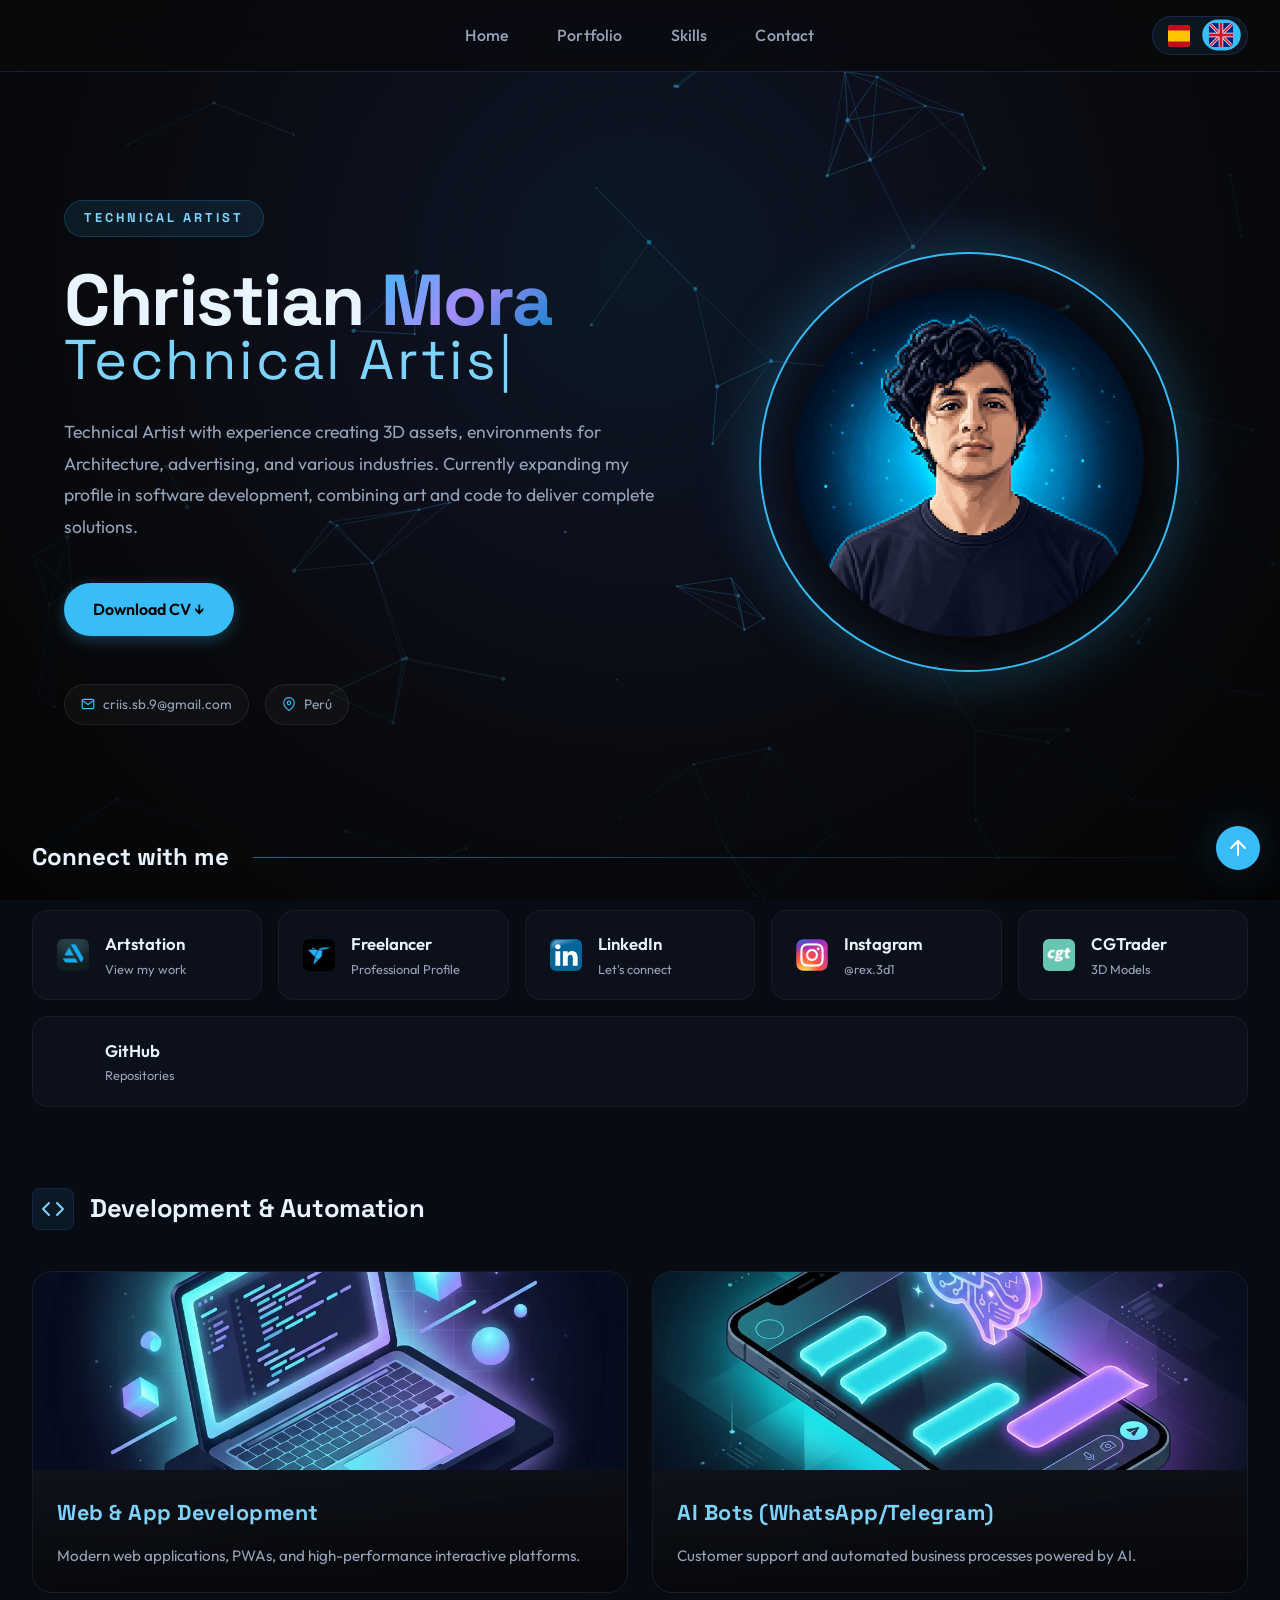
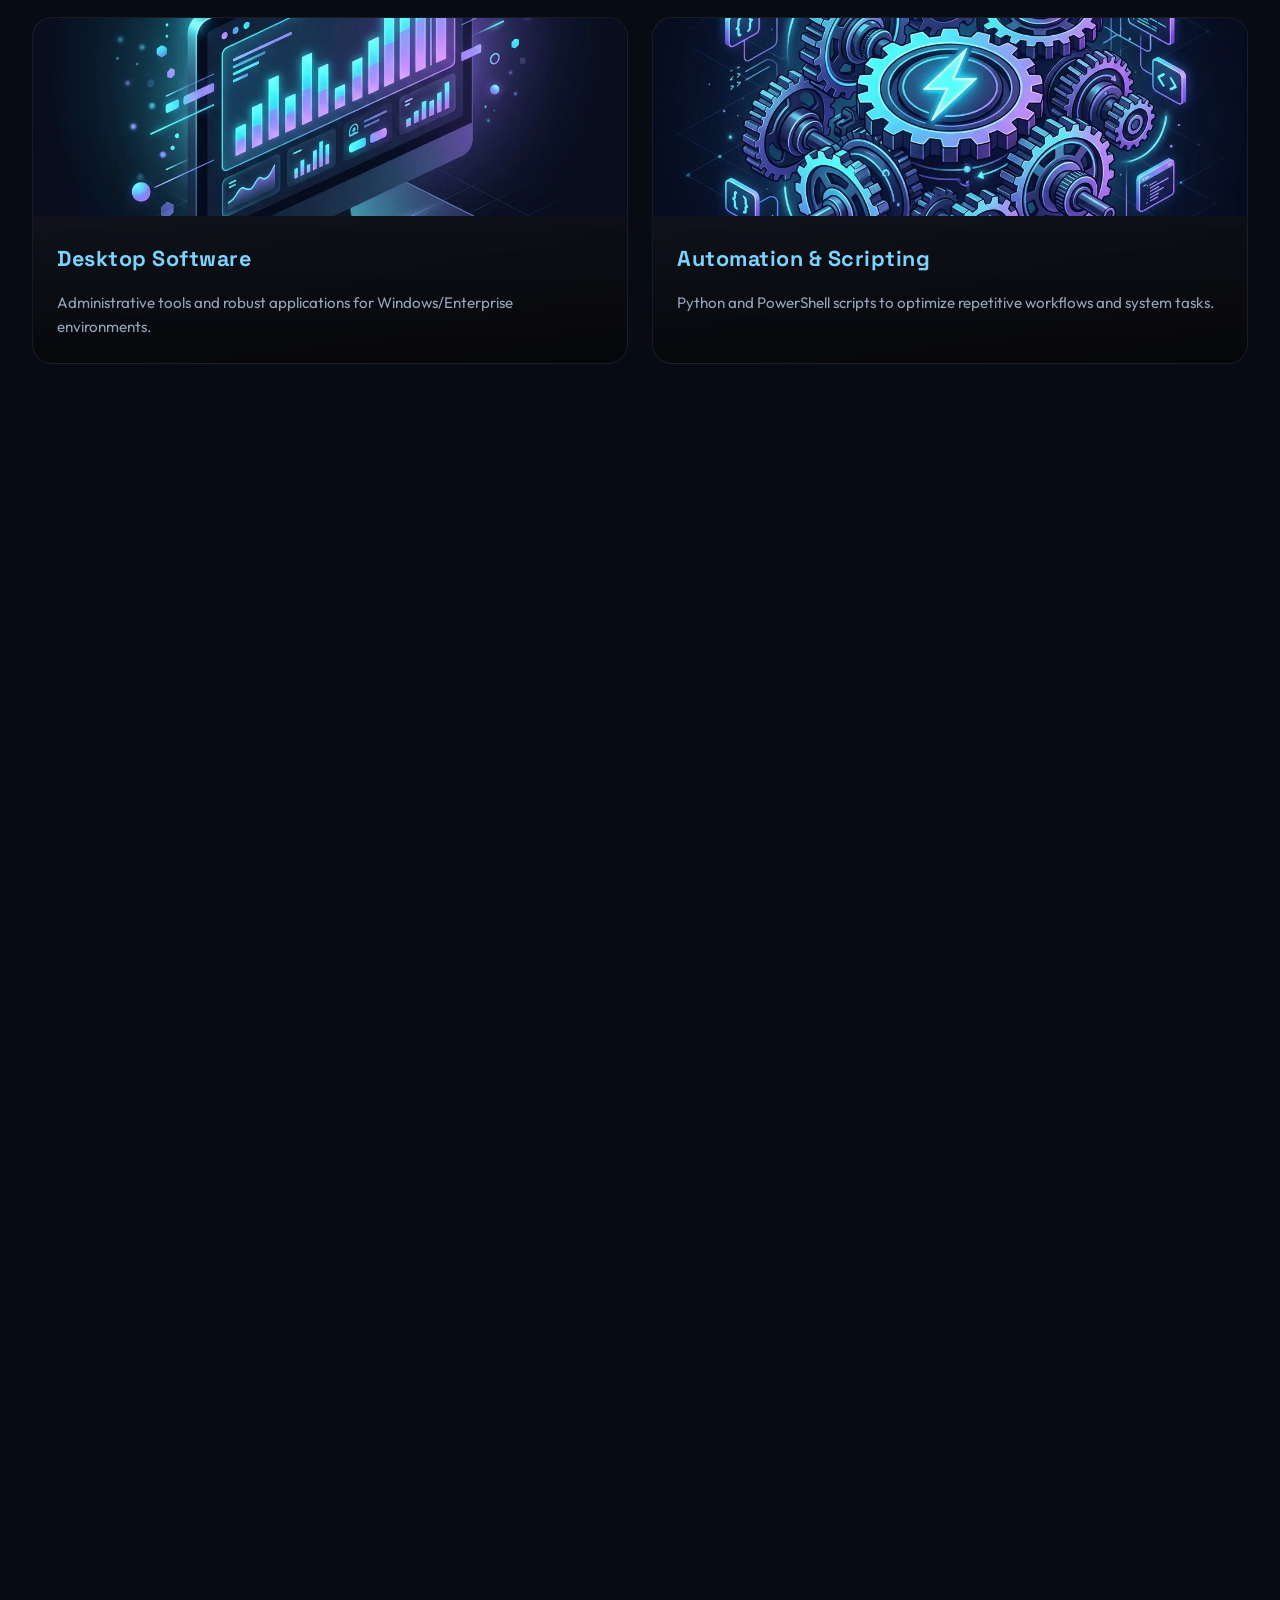
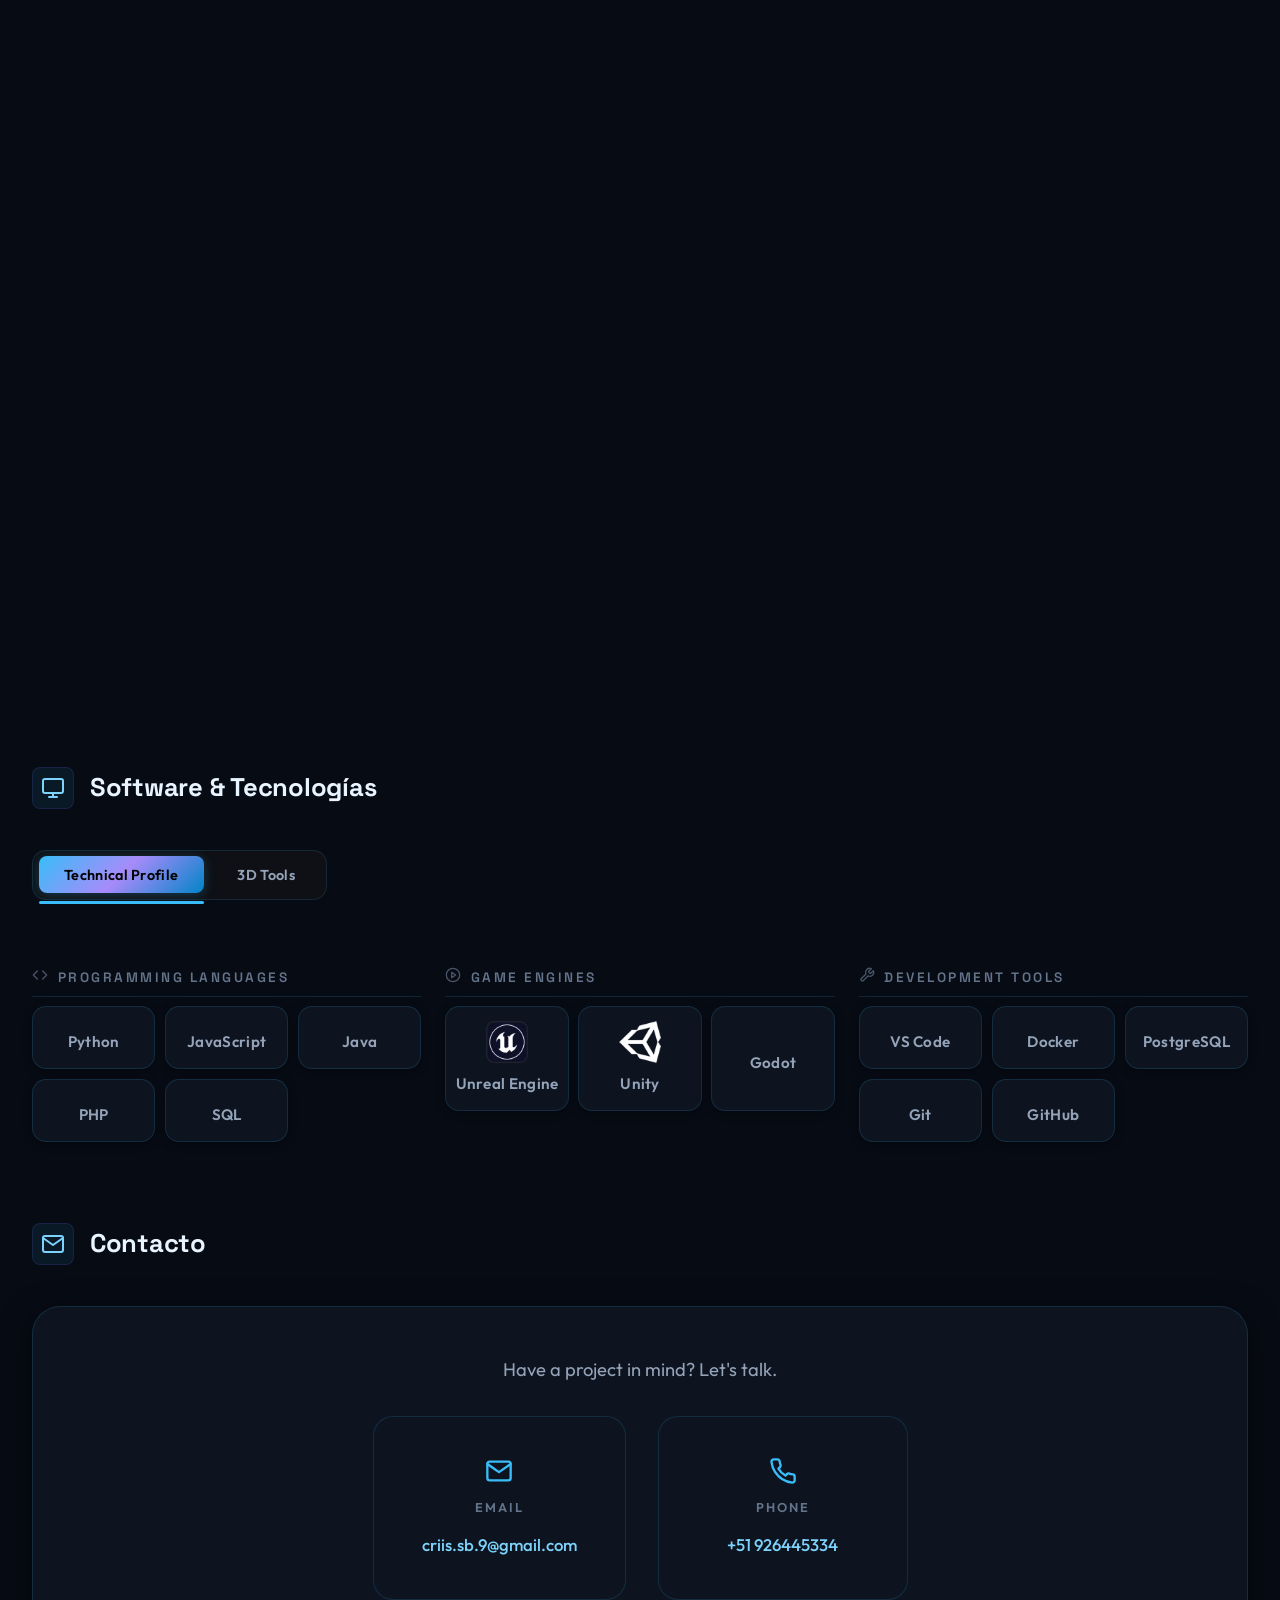
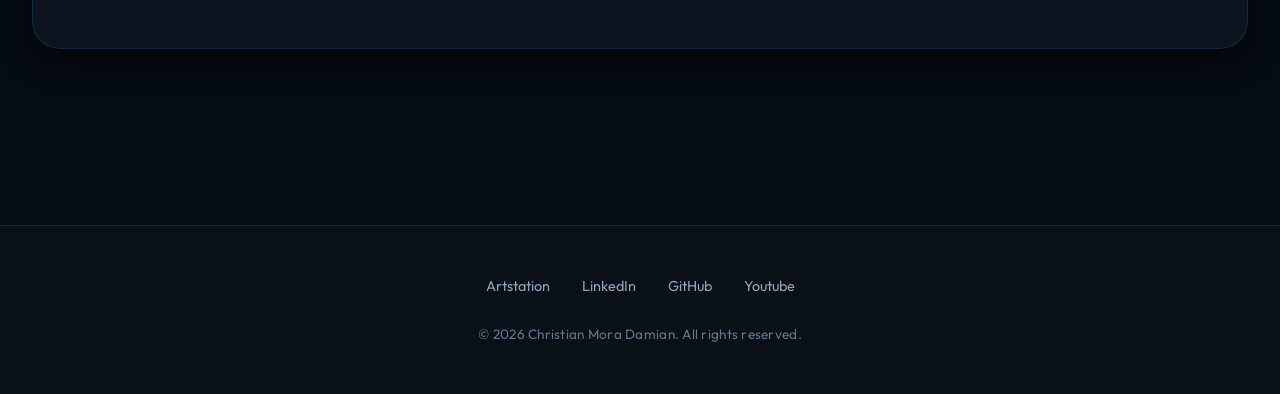
==== commit cadab92c: "feat(UI): Premium Hero redesign, webp optimizations, bilingual support and CV integration" ====
--- a/index.html
+++ b/index.html
@@ -18,13 +18,13 @@
   <meta property="og:url" content="https://criismorad.github.io/WEB_PORTFOLIO/" />
   <meta property="og:title" content="Christian Mora | Technical Artist Portfolio" />
   <meta property="og:description" content="Explora mi galería 3D, proyectos de software interactivo y desarrollo técnico de alto nivel. Experiencia fusionando programación y diseño 3D." />
-  <meta property="og:image" content="https://criismorad.github.io/WEB_PORTFOLIO/img/profile.jpeg" />
+  <meta property="og:image" content="https://criismorad.github.io/WEB_PORTFOLIO/img/profile.webp" />
   
   <!-- ==================== TWITTER CARDS ==================== -->
   <meta name="twitter:card" content="summary_large_image" />
   <meta name="twitter:title" content="Christian Mora | Technical Artist & 3D Generalist" />
   <meta name="twitter:description" content="VFX, renderizado, y software interactivo fusionado con arte de calidad suprema." />
-  <meta name="twitter:image" content="https://criismorad.github.io/WEB_PORTFOLIO/img/profile.jpeg" />
+  <meta name="twitter:image" content="https://criismorad.github.io/WEB_PORTFOLIO/img/profile.webp" />
 
   <!-- ==================== JSON-LD SCHEMA ==================== -->
   <script type="application/ld+json">
@@ -33,7 +33,7 @@
     "@type": "Person",
     "name": "Christian Mora",
     "url": "https://criismorad.github.io/WEB_PORTFOLIO/",
-    "image": "https://criismorad.github.io/WEB_PORTFOLIO/img/profile.jpeg",
+    "image": "https://criismorad.github.io/WEB_PORTFOLIO/img/profile.webp",
     "jobTitle": "Technical Artist & 3D Generalist",
     "description": "Technical Artist especializado en modelado 3D interactivo, texturizado y optimización de simulaciones para web y videojuegos.",
     "sameAs": [
@@ -44,8 +44,14 @@
   }
   </script>
 
+  <!-- ==================== PERFORMANCE PRELOADS ==================== -->
+  <link rel="preconnect" href="https://fonts.googleapis.com" />
+  <link rel="preconnect" href="https://fonts.gstatic.com" crossorigin />
+  <link rel="preconnect" href="https://cdn.jsdelivr.net" crossorigin />
+  <link rel="preload" as="image" href="img/profile.webp" fetchpriority="high" />
+
   <link rel="stylesheet" href="CSS/styles.css" />
-  <link rel="icon" href="img/Rata_pela.jpeg" type="image/jpeg" />
+  <link rel="icon" href="img/favicon.svg" type="image/svg+xml" />
   <link rel="stylesheet" href="https://cdn.jsdelivr.net/gh/devicons/devicon@latest/devicon.min.css" />
 </head>
 
@@ -62,7 +68,6 @@
   <!-- Header -->
   <header id="siteHeader">
     <a href="index.html" class="logo-link">
-      <span class="logo-text">Christian Mora</span>
     </a>
 
     <nav id="mainNav">
@@ -129,79 +134,149 @@
   <!-- Main Content -->
   <main class="main-content">
 
-    <!-- About / Hero Section -->
-    <section id="inicio" class="sobremi reveal">
-      <div class="img-Titulo">
-        <img src="img/profile.jpeg" alt="Christian Mora — Foto de perfil" class="profile-img" />
-      </div>
-      <div class="descripcion">
+    <!-- About / Hero Section (Modern Redesign) -->
+    <section id="inicio" class="hero-modern reveal">
+      <!-- Left Column: Text & CTA -->
+      <div class="hero-content">
         <p class="subtitle-label" data-i18n="subtitle">Technical Artist</p>
-        <h1 class="texto-titulo">Christian Mora</h1>
+        <h1 class="hero-title">
+          Christian <span class="text-gradient">Mora</span>
+        </h1>
         <p class="typing-container">
           <span id="typingText"></span><span class="typing-cursor">|</span>
         </p>
-        <p class="parrafo" data-i18n="aboutText">
+        <p class="hero-description" data-i18n="aboutText">
           Technical Artist con experiencia creando recursos 3D, entornos para Arquitectura, publicidad y diversas
-          industrias. Actualmente ampliando mi perfil en desarrollo de software, combinando arte y código para ofrecer
-          soluciones completas.
+          industrias. Combino arte y código para desarrollar soluciones visuales optimizadas y experiencias interactivas.
         </p>
+        <div class="hero-actions">
+          <a href="CV_Christian_Mora.pdf" target="_blank" class="btn btn-primary">
+            <span data-i18n="heroBtnCV">Descargar CV ↓</span>
+          </a>
+        </div>
+        <div class="hero-contact-chips">
+          <a href="mailto:criis.sb.9@gmail.com" class="chip">
+            <svg xmlns="http://www.w3.org/2000/svg" width="14" height="14" viewBox="0 0 24 24" fill="none" stroke="currentColor" stroke-width="2"><path d="M4 4h16c1.1 0 2 .9 2 2v12c0 1.1-.9 2-2 2H4c-1.1 0-2-.9-2-2V6c0-1.1.9-2 2-2z"></path><polyline points="22,6 12,13 2,6"></polyline></svg>
+            criis.sb.9@gmail.com
+          </a>
+          <span class="chip">
+            <svg xmlns="http://www.w3.org/2000/svg" width="14" height="14" viewBox="0 0 24 24" fill="none" stroke="currentColor" stroke-width="2"><path d="M21 10c0 7-9 13-9 13s-9-6-9-13a9 9 0 0 1 18 0z"></path><circle cx="12" cy="10" r="3"></circle></svg>
+            Perú
+          </span>
+        </div>
+      </div>
+      
+      <!-- Right Column: Avatar -->
+      <div class="hero-visual">
+        <div class="avatar-container">
+          <div class="glow-ring"></div>
+          <img src="img/profile.webp" alt="Christian Mora" class="profile-avatar" fetchpriority="high" decoding="async" />
+        </div>
       </div>
     </section>
 
-    <!-- Links -->
-    <section class="bloques_main reveal">
+
+    <!-- Connect / Links -->
+    <section class="connect-section reveal">
+      <div class="section-header-inline">
+        <h3 data-i18n="connectTitle">Conecta conmigo</h3>
+        <div class="line-divider"></div>
+      </div>
+      <div class="connect-grid">
+        <a href="https://www.artstation.com/criismora" target="_blank" rel="noopener noreferrer" class="connect-card shimmer-effect">
+          <img src="img/ArtStation.webp" alt="Artstation" class="connect-icon" />
+          <div class="connect-info">
+            <span class="connect-name">Artstation</span>
+            <span class="connect-desc" data-i18n="connectArtstation">Ver mi trabajo</span>
+          </div>
+        </a>
+        <a href="https://www.freelancer.com/u/Criismora" target="_blank" rel="noopener noreferrer" class="connect-card shimmer-effect">
+          <img src="img/fr.webp" alt="Freelancer" class="connect-icon" />
+          <div class="connect-info">
+            <span class="connect-name">Freelancer</span>
+            <span class="connect-desc" data-i18n="connectFreelancer">Perfil profesional</span>
+          </div>
+        </a>
+        <a href="https://www.linkedin.com/in/christian-alfredo-mora-damian-658038263/" target="_blank" rel="noopener noreferrer" class="connect-card shimmer-effect">
+          <img src="img/linkedin.svg" alt="LinkedIn" class="connect-icon" />
+          <div class="connect-info">
+            <span class="connect-name">LinkedIn</span>
+            <span class="connect-desc" data-i18n="connectLinkedin">Conectemos</span>
+          </div>
+        </a>
+        <a href="https://www.instagram.com/rex.3d1/" target="_blank" rel="noopener noreferrer" class="connect-card shimmer-effect">
+          <img src="img/IG.webp" alt="Instagram" class="connect-icon" />
+          <div class="connect-info">
+            <span class="connect-name">Instagram</span>
+            <span class="connect-desc">@rex.3d1</span>
+          </div>
+        </a>
+        <a href="https://www.cgtrader.com/designers/criismora" target="_blank" rel="noopener noreferrer" class="connect-card shimmer-effect">
+          <img src="img/cgt.webp" alt="CGTrader" class="connect-icon" />
+          <div class="connect-info">
+            <span class="connect-name">CGTrader</span>
+            <span class="connect-desc" data-i18n="connectCgtrader">Modelos 3D</span>
+          </div>
+        </a>
+        <a href="https://github.com/criismoraD" target="_blank" rel="noopener noreferrer" class="connect-card shimmer-effect">
+          <i class="devicon-github-original" style="font-size: 28px; color: var(--text-primary);"></i>
+          <div class="connect-info">
+            <span class="connect-name">GitHub</span>
+            <span class="connect-desc" data-i18n="connectGithub">Repositorios</span>
+          </div>
+        </a>
+      </div>
+    </section>
+
+    <!-- Desarrollo & Automatización -->
+    <section id="servicios" class="bloques_main reveal">
       <div class="section-header">
         <div class="section-icon floating">
-          <svg xmlns="http://www.w3.org/2000/svg" width="24" height="24" viewBox="0 0 24 24" fill="none"
-            stroke="currentColor" stroke-width="2" stroke-linecap="round" stroke-linejoin="round"
-            class="feather feather-link">
-            <path d="M10 13a5 5 0 0 0 7.54.54l3-3a5 5 0 0 0-7.07-7.07l-1.72 1.71"></path>
-            <path d="M14 11a5 5 0 0 0-7.54-.54l-3 3a5 5 0 0 0 7.07 7.07l1.71-1.71"></path>
-          </svg>
-        </div>
-        <h3>Links</h3>
-      </div>
-      <div class="links-grid">
-        <a href="https://www.artstation.com/criismora" target="_blank" rel="noopener noreferrer"
-          class="link-card shimmer-effect">
-          <img src="img/ArtStation.png" alt="Artstation" class="icon" />
-          <span>Artstation</span>
-        </a>
-        <a href="https://www.freelancer.com/u/Criismora" target="_blank" rel="noopener noreferrer"
-          class="link-card shimmer-effect">
-          <img src="img/fr.webp" alt="Freelancer" class="icon" />
-          <span>Freelancer</span>
-        </a>
-        <a href="https://www.linkedin.com/in/christian-alfredo-mora-damian-658038263/" target="_blank"
-          rel="noopener noreferrer" class="link-card shimmer-effect">
-          <img src="img/linkedin.svg" alt="LinkedIn" class="icon" />
-          <span>LinkedIn</span>
-        </a>
-        <a href="https://www.instagram.com/rex.3d1/" target="_blank" rel="noopener noreferrer"
-          class="link-card shimmer-effect">
-          <img src="img/IG.webp" alt="Instagram" class="icon" />
-          <span>Instagram</span>
-        </a>
-        <a href="https://www.cgtrader.com/designers/criismora" target="_blank" rel="noopener noreferrer"
-          class="link-card shimmer-effect">
-          <img src="img/cgt.png" alt="CGTrader" class="icon" />
-          <span>CGTrader</span>
-        </a>
-        <a href="https://sketchfab.com/Criismora" target="_blank" rel="noopener noreferrer"
-          class="link-card shimmer-effect">
-          <img src="img/skf.png" alt="Sketchfab" class="icon" />
-          <span>Sketchfab</span>
-        </a>
-        <a href="https://github.com/criismoraD" target="_blank" rel="noopener noreferrer"
-          class="link-card shimmer-effect">
-          <i class="devicon-github-original" style="font-size: 30px; color: var(--text-primary);"></i>
-          <span>GitHub</span>
-        </a>
-        <a href="https://www.youtube.com/@criismora" target="_blank" rel="noopener noreferrer"
-          class="link-card shimmer-effect">
-          <img src="img/yt.png" alt="Youtube" class="icon" />
-          <span>Youtube</span>
-        </a>
+          <svg xmlns="http://www.w3.org/2000/svg" width="24" height="24" viewBox="0 0 24 24" fill="none" 
+            stroke="currentColor" stroke-width="2" stroke-linecap="round" stroke-linejoin="round" class="feather feather-code">
+            <polyline points="16 18 22 12 16 6"></polyline>
+            <polyline points="8 6 2 12 8 18"></polyline>
+          </svg>
+        </div>
+        <h3 data-i18n="titleServices">Desarrollo & Automatización</h3>
+      </div>
+      <div class="services-grid">
+        <div class="service-card shimmer-effect">
+          <div class="service-img-container">
+            <img src="img/serv_web.webp" alt="Web & App Development" loading="lazy" />
+          </div>
+          <div class="service-info">
+            <h4 data-i18n="servWebTitle">Web & App Development</h4>
+            <p data-i18n="servWebDesc">Creación de aplicaciones web modernas, PWAs y plataformas interactivas de alto rendimiento.</p>
+          </div>
+        </div>
+        <div class="service-card shimmer-effect">
+          <div class="service-img-container">
+            <img src="img/serv_bots.webp" alt="AI BOTS (WA/TG)" loading="lazy" />
+          </div>
+          <div class="service-info">
+            <h4 data-i18n="servBotsTitle">Bots de IA (WhatsApp/Telegram)</h4>
+            <p data-i18n="servBotsDesc">Automatización de atención al cliente y procesos de negocio mediante bots inteligentes con IA.</p>
+          </div>
+        </div>
+        <div class="service-card shimmer-effect">
+          <div class="service-img-container">
+            <img src="img/serv_desktop.webp" alt="Desktop Apps Business" loading="lazy" />
+          </div>
+          <div class="service-info">
+            <h4 data-i18n="servDesktopTitle">Software de Escritorio</h4>
+            <p data-i18n="servDesktopDesc">Desarrollo de herramientas administrativas y aplicaciones robustas para entornos empresariales.</p>
+          </div>
+        </div>
+        <div class="service-card shimmer-effect">
+          <div class="service-img-container">
+            <img src="img/serv_auto.webp" alt="Automation & Scripting" loading="lazy" />
+          </div>
+          <div class="service-info">
+            <h4 data-i18n="servAutoTitle">Automatización & Scripting</h4>
+            <p data-i18n="servAutoDesc">Optimización de flujos de trabajo repetitivos mediante scripts avanzados en Python y PowerShell.</p>
+          </div>
+        </div>
       </div>
     </section>
 
@@ -549,57 +624,7 @@
       </div>
     </section>
 
-    <!-- Desarrollo & Automatización -->
-    <section id="servicios" class="bloques_main reveal">
-      <div class="section-header">
-        <div class="section-icon floating">
-          <svg xmlns="http://www.w3.org/2000/svg" width="24" height="24" viewBox="0 0 24 24" fill="none" 
-            stroke="currentColor" stroke-width="2" stroke-linecap="round" stroke-linejoin="round" class="feather feather-code">
-            <polyline points="16 18 22 12 16 6"></polyline>
-            <polyline points="8 6 2 12 8 18"></polyline>
-          </svg>
-        </div>
-        <h3 data-i18n="titleServices">Desarrollo & Automatización</h3>
-      </div>
-      <div class="services-grid">
-        <div class="service-card shimmer-effect">
-          <div class="service-img-container">
-            <img src="img/serv_web.png" alt="Web & App Development" loading="lazy" />
-          </div>
-          <div class="service-info">
-            <h4 data-i18n="servWebTitle">Web & App Development</h4>
-            <p data-i18n="servWebDesc">Creación de aplicaciones web modernas, PWAs y plataformas interactivas de alto rendimiento.</p>
-          </div>
-        </div>
-        <div class="service-card shimmer-effect">
-          <div class="service-img-container">
-            <img src="img/serv_bots.png" alt="AI BOTS (WA/TG)" loading="lazy" />
-          </div>
-          <div class="service-info">
-            <h4 data-i18n="servBotsTitle">Bots de IA (WhatsApp/Telegram)</h4>
-            <p data-i18n="servBotsDesc">Automatización de atención al cliente y procesos de negocio mediante bots inteligentes con IA.</p>
-          </div>
-        </div>
-        <div class="service-card shimmer-effect">
-          <div class="service-img-container">
-            <img src="img/serv_desktop.png" alt="Desktop Apps Business" loading="lazy" />
-          </div>
-          <div class="service-info">
-            <h4 data-i18n="servDesktopTitle">Software de Escritorio</h4>
-            <p data-i18n="servDesktopDesc">Desarrollo de herramientas administrativas y aplicaciones robustas para entornos empresariales.</p>
-          </div>
-        </div>
-        <div class="service-card shimmer-effect">
-          <div class="service-img-container">
-            <img src="img/serv_auto.png" alt="Automation & Scripting" loading="lazy" />
-          </div>
-          <div class="service-info">
-            <h4 data-i18n="servAutoTitle">Automatización & Scripting</h4>
-            <p data-i18n="servAutoDesc">Optimización de flujos de trabajo repetitivos mediante scripts avanzados en Python y PowerShell.</p>
-          </div>
-        </div>
-      </div>
-    </section>
+
 
     <!-- Software & Tecnologías — Organizado por categorías -->
     <section id="software" class="bloques_main reveal">
@@ -616,275 +641,141 @@
         <h3 data-i18n="softwareTitle">Software &amp; Tecnologías</h3>
       </div>
 
-      <!-- Contenedor Maestro -->
-      <div class="tech-categories-container">
-
-        <!-- === GRUPO 1: PROGRAMACIÓN Y DESARROLLO === -->
-        <div class="tech-group">
-          <!-- Lenguajes de Programación -->
-          <div class="tech-category">
-            <div class="tech-category-label">
-              <span class="cat-icon"><svg xmlns="http://www.w3.org/2000/svg" width="16" height="16" viewBox="0 0 24 24"
-                  fill="none" stroke="currentColor" stroke-width="2" stroke-linecap="round" stroke-linejoin="round"
-                  class="feather feather-code">
-                  <polyline points="16 18 22 12 16 6"></polyline>
-                  <polyline points="8 6 2 12 8 18"></polyline>
-                </svg></span> <span data-i18n="catDev">Lenguajes de Programación</span>
-            </div>
-            <div class="skills-grid">
-              <div class="skill-card shimmer-effect">
-                <i class="devicon-python-plain colored skill-icon"></i>
-                <span>Python</span>
-              </div>
-              <div class="skill-card shimmer-effect">
-                <i class="devicon-javascript-plain colored skill-icon"></i>
-                <span>JavaScript</span>
-              </div>
-              <div class="skill-card shimmer-effect">
-                <i class="devicon-java-plain colored skill-icon"></i>
-                <span>Java</span>
-              </div>
-              <div class="skill-card shimmer-effect">
-                <i class="devicon-php-plain colored skill-icon"></i>
-                <span>PHP</span>
-              </div>
-              <div class="skill-card shimmer-effect">
-                <i class="devicon-mysql-plain colored skill-icon"></i>
-                <span>SQL</span>
-              </div>
-            </div>
-          </div>
-
-          <!-- Motores de Videojuegos -->
-          <div class="tech-category">
-            <div class="tech-category-label">
-              <span class="cat-icon"><svg xmlns="http://www.w3.org/2000/svg" width="16" height="16" viewBox="0 0 24 24"
-                  fill="none" stroke="currentColor" stroke-width="2" stroke-linecap="round" stroke-linejoin="round"
-                  class="feather feather-play-circle">
-                  <circle cx="12" cy="12" r="10"></circle>
-                  <polygon points="10 8 16 12 10 16 10 8"></polygon>
-                </svg></span> <span data-i18n="catGames">Motores de Videojuegos</span>
-            </div>
-            <div class="skills-grid">
-              <div class="skill-card shimmer-effect">
-                <img src="img/Unreal.png" alt="Unreal Engine" class="skill-icon-img" />
-                <span>Unreal Engine</span>
-              </div>
-              <div class="skill-card shimmer-effect">
-                <img src="img/Unity.png" alt="Unity" class="skill-icon-img" />
-                <span>Unity</span>
-              </div>
-              <div class="skill-card shimmer-effect">
-                <i class="devicon-godot-plain colored skill-icon"></i>
-                <span>Godot</span>
-              </div>
-            </div>
-          </div>
-
-          <!-- Herramientas de Desarrollo (Movido al Grupo 1) -->
-          <div class="tech-category">
-            <div class="tech-category-label">
-              <span class="cat-icon"><svg xmlns="http://www.w3.org/2000/svg" width="16" height="16" viewBox="0 0 24 24"
-                  fill="none" stroke="currentColor" stroke-width="2" stroke-linecap="round" stroke-linejoin="round"
-                  class="feather feather-tool">
-                  <path
-                    d="M14.7 6.3a1 1 0 0 0 0 1.4l1.6 1.6a1 1 0 0 0 1.4 0l3.77-3.77a6 6 0 0 1-7.94 7.94l-6.91 6.91a2.12 2.12 0 0 1-3-3l6.91-6.91a6 6 0 0 1 7.94-7.94l-3.76 3.76z">
-                  </path>
-                </svg></span> Herramientas de Desarrollo
-            </div>
-            <div class="skills-grid">
-              <div class="skill-card shimmer-effect">
-                <i class="devicon-vscode-plain colored skill-icon"></i>
-                <span>VS Code</span>
-              </div>
-              <div class="skill-card shimmer-effect">
-                <img src="https://encrypted-tbn0.gstatic.com/images?q=tbn:ANd9GcTvinjxr8MVZ69diNIbNNMfcUljy04dIjkqPQ&s"
-                  alt="Antigravity" class="skill-icon-img" />
-                <span>Antigravity</span>
-              </div>
-              <div class="skill-card shimmer-effect">
-                <i class="devicon-docker-plain colored skill-icon"></i>
-                <span>Docker</span>
-              </div>
-              <div class="skill-card shimmer-effect">
-                <i class="devicon-postgresql-plain colored skill-icon"></i>
-                <span>PostgreSQL</span>
-              </div>
-              <div class="skill-card shimmer-effect">
-                <i class="devicon-github-original skill-icon" style="color: #fff"></i>
-                <span>GitHub</span>
-              </div>
-            </div>
-          </div>
-        </div> <!-- Cierre Grupo 1 -->
-
-        <!-- === GRUPO 2: ARTE Y 3D === -->
-        <div class="tech-group">
-
-          <!-- Modelado y Escultura 3D -->
-          <div class="tech-category">
-            <div class="tech-category-label">
-              <span class="cat-icon"><svg xmlns="http://www.w3.org/2000/svg" width="16" height="16" viewBox="0 0 24 24"
-                  fill="none" stroke="currentColor" stroke-width="2" stroke-linecap="round" stroke-linejoin="round"
-                  class="feather feather-pen-tool">
-                  <path d="M12 19l7-7 3 3-7 7-3-3z"></path>
-                  <path d="M18 13l-1.5-7.5L2 2l3.5 14.5L13 18l5-5z"></path>
-                  <path d="M2 2l7.586 7.586"></path>
-                  <circle cx="11" cy="11" r="2"></circle>
-                </svg></span> <span data-i18n="cat3D">Modelado y Escultura 3D</span>
-            </div>
-            <div class="skills-grid">
-              <div class="skill-card shimmer-effect">
-                <img src="img/blender.png" alt="Blender" class="skill-icon-img" />
-                <span>Blender</span>
-              </div>
-              <div class="skill-card shimmer-effect">
-                <img src="img/zbrush.png" alt="ZBrush" class="skill-icon-img" />
-                <span>ZBrush</span>
-              </div>
-              <div class="skill-card shimmer-effect">
-                <img src="img/max.png" alt="3ds Max" class="skill-icon-img" />
-                <span>3ds Max</span>
-              </div>
-              <div class="skill-card shimmer-effect">
-                <img src="img/rhino.jpg" alt="Rhino3D" class="skill-icon-img" />
-                <span>Rhino3D</span>
-              </div>
-            </div>
-          </div>
-
-          <!-- Texturizado -->
-          <div class="tech-category">
-            <div class="tech-category-label">
-              <span class="cat-icon"><svg xmlns="http://www.w3.org/2000/svg" width="16" height="16" viewBox="0 0 24 24"
-                  fill="none" stroke="currentColor" stroke-width="2" stroke-linecap="round" stroke-linejoin="round"
-                  class="feather feather-edit-2">
-                  <path d="M17 3a2.828 2.828 0 1 1 4 4L7.5 20.5 2 22l1.5-5.5L17 3z"></path>
-                </svg></span> <span data-i18n="catTexturing">Texturizado</span>
-            </div>
-            <div class="skills-grid">
-              <div class="skill-card shimmer-effect">
-                <img src="img/SubstanceP.png" alt="Substance Painter" class="skill-icon-img" />
-                <span>S. Painter</span>
-              </div>
-              <div class="skill-card shimmer-effect">
-                <img src="img/substanceD.png" alt="Substance Designer" class="skill-icon-img" />
-                <span>S. Designer</span>
-              </div>
-              <div class="skill-card shimmer-effect">
-                <img src="img/TOOLBAG.png" alt="Marmoset Toolbag" class="skill-icon-img" />
-                <span>Marmoset</span>
-              </div>
-            </div>
-          </div>
-
-          <!-- Motores de Render -->
-          <div class="tech-category">
-            <div class="tech-category-label">
-              <span class="cat-icon"><svg xmlns="http://www.w3.org/2000/svg" width="16" height="16" viewBox="0 0 24 24"
-                  fill="none" stroke="currentColor" stroke-width="2" stroke-linecap="round" stroke-linejoin="round"
-                  class="feather feather-sun">
-                  <circle cx="12" cy="12" r="5"></circle>
-                  <line x1="12" y1="1" x2="12" y2="3"></line>
-                  <line x1="12" y1="21" x2="12" y2="23"></line>
-                  <line x1="4.22" y1="4.22" x2="5.64" y2="5.64"></line>
-                  <line x1="18.36" y1="18.36" x2="19.78" y2="19.78"></line>
-                  <line x1="1" y1="12" x2="3" y2="12"></line>
-                  <line x1="21" y1="12" x2="23" y2="12"></line>
-                  <line x1="4.22" y1="19.78" x2="5.64" y2="18.36"></line>
-                  <line x1="18.36" y1="5.64" x2="19.78" y2="4.22"></line>
-                </svg></span> <span data-i18n="catRender">Motores de Render</span>
-            </div>
-            <div class="skills-grid">
-              <div class="skill-card shimmer-effect">
-                <img src="img/Vray.png" alt="V-Ray" class="skill-icon-img" />
-                <span>V-Ray</span>
-              </div>
-              <div class="skill-card shimmer-effect">
-                <img src="img/arnold.webp" alt="Arnold" class="skill-icon-img" />
-                <span>Arnold</span>
-              </div>
-              <div class="skill-card shimmer-effect">
-                <svg xmlns="http://www.w3.org/2000/svg" width="32" height="32" viewBox="0 0 24 24" fill="none"
-                  stroke="currentColor" stroke-width="1.5" stroke-linecap="round" stroke-linejoin="round"
-                  class="feather feather-aperture skill-icon" style="color: #ff9900">
-                  <circle cx="12" cy="12" r="10"></circle>
-                  <line x1="14.31" y1="8" x2="20.05" y2="17.94"></line>
-                  <line x1="9.69" y1="8" x2="21.17" y2="8"></line>
-                  <line x1="7.38" y1="12" x2="13.12" y2="2.06"></line>
-                  <line x1="9.69" y1="16" x2="3.95" y2="6.06"></line>
-                  <line x1="14.31" y1="16" x2="2.83" y2="16"></line>
-                  <line x1="16.62" y1="12" x2="10.88" y2="21.94"></line>
-                </svg>
-                <span>Cycles</span>
-              </div>
-            </div>
-          </div>
-
-          <!-- VFX y Simulación -->
-          <div class="tech-category">
-            <div class="tech-category-label">
-              <span class="cat-icon"><svg xmlns="http://www.w3.org/2000/svg" width="16" height="16" viewBox="0 0 24 24"
-                  fill="none" stroke="currentColor" stroke-width="2" stroke-linecap="round" stroke-linejoin="round"
-                  class="feather feather-wind">
-                  <path
-                    d="M9.59 4.59A2 2 0 1 1 11 8H2m10.59 11.41A2 2 0 1 0 14 16H2m15.73-8.27A2.5 2.5 0 1 1 19.5 12H2">
-                  </path>
-                </svg></span> <span data-i18n="catVFX">VFX y Simulación</span>
-            </div>
-            <div class="skills-grid">
-              <div class="skill-card shimmer-effect">
-                <img src="img/RealFlow.png" alt="RealFlow" class="skill-icon-img" />
-                <span>RealFlow</span>
-              </div>
-              <div class="skill-card shimmer-effect">
-                <img src="img/MD.png" alt="Marvelous Designer" class="skill-icon-img" />
-                <span>Marvelous</span>
-              </div>
-            </div>
-          </div>
-
-          <!-- Postproducción y Diseño -->
-          <div class="tech-category">
-            <div class="tech-category-label">
-              <span class="cat-icon"><svg xmlns="http://www.w3.org/2000/svg" width="16" height="16" viewBox="0 0 24 24"
-                  fill="none" stroke="currentColor" stroke-width="2" stroke-linecap="round" stroke-linejoin="round"
-                  class="feather feather-film">
-                  <rect x="2" y="2" width="20" height="20" rx="2.18" ry="2.18"></rect>
-                  <line x1="7" y1="2" x2="7" y2="22"></line>
-                  <line x1="17" y1="2" x2="17" y2="22"></line>
-                  <line x1="2" y1="12" x2="22" y2="12"></line>
-                  <line x1="2" y1="7" x2="7" y2="7"></line>
-                  <line x1="2" y1="17" x2="7" y2="17"></line>
-                  <line x1="17" y1="17" x2="22" y2="17"></line>
-                  <line x1="17" y1="7" x2="22" y2="7"></line>
-                </svg></span> <span data-i18n="catPost">Postproducción y Diseño</span>
-            </div>
-            <div class="skills-grid">
-              <div class="skill-card shimmer-effect">
-                <img src="img/Ps.png" alt="Photoshop" class="skill-icon-img" />
-                <span>Photoshop</span>
-              </div>
-              <div class="skill-card shimmer-effect">
-                <img src="img/Premier.png" alt="Premiere Pro" class="skill-icon-img" />
-                <span>Premiere Pro</span>
-              </div>
-              <div class="skill-card shimmer-effect">
-                <img src="img/aftereffects.png" alt="After Effects" class="skill-icon-img" />
-                <span>After Effects</span>
-              </div>
-              <div class="skill-card shimmer-effect">
-                <img src="img/Nuke.png" alt="Nuke" class="skill-icon-img" />
-                <span>Nuke</span>
-              </div>
-            </div>
-          </div>
-
-        </div>
-      </div>
-      </div> <!-- Cierre Grupo 2 -->
-      </div> <!-- Cierre tech-categories-container -->
+      <!-- Tabs: Perfil Técnico / Herramientas 3D -->
+      <div class="tabs-container">
+        <div class="tabs-header">
+          <button class="tab-btn active" onclick="openTab(event, 'techProfile')" data-i18n="tabTechProfile">Perfil Técnico</button>
+          <button class="tab-btn" onclick="openTab(event, 'artProfile')" data-i18n="tabArtProfile">Herramientas 3D</button>
+        </div>
+
+        <!-- Tab: Perfil Técnico -->
+        <div id="techProfile" class="tab-content active">
+          <div class="tech-categories-container">
+            <div class="tech-group">
+              <!-- Lenguajes de Programación -->
+              <div class="tech-category">
+                <div class="tech-category-label">
+                  <span class="cat-icon"><svg xmlns="http://www.w3.org/2000/svg" width="16" height="16" viewBox="0 0 24 24" fill="none" stroke="currentColor" stroke-width="2" stroke-linecap="round" stroke-linejoin="round"><polyline points="16 18 22 12 16 6"></polyline><polyline points="8 6 2 12 8 18"></polyline></svg></span>
+                  <span data-i18n="catDev">Lenguajes de Programación</span>
+                </div>
+                <div class="skills-grid">
+                  <div class="skill-card shimmer-effect"><i class="devicon-python-plain colored skill-icon"></i><span>Python</span></div>
+                  <div class="skill-card shimmer-effect"><i class="devicon-javascript-plain colored skill-icon"></i><span>JavaScript</span></div>
+                  <div class="skill-card shimmer-effect"><i class="devicon-java-plain colored skill-icon"></i><span>Java</span></div>
+                  <div class="skill-card shimmer-effect"><i class="devicon-php-plain colored skill-icon"></i><span>PHP</span></div>
+                  <div class="skill-card shimmer-effect"><i class="devicon-mysql-plain colored skill-icon"></i><span>SQL</span></div>
+                </div>
+              </div>
+
+              <!-- Motores de Videojuegos -->
+              <div class="tech-category">
+                <div class="tech-category-label">
+                  <span class="cat-icon"><svg xmlns="http://www.w3.org/2000/svg" width="16" height="16" viewBox="0 0 24 24" fill="none" stroke="currentColor" stroke-width="2" stroke-linecap="round" stroke-linejoin="round"><circle cx="12" cy="12" r="10"></circle><polygon points="10 8 16 12 10 16 10 8"></polygon></svg></span>
+                  <span data-i18n="catGames">Motores de Videojuegos</span>
+                </div>
+                <div class="skills-grid">
+                  <div class="skill-card shimmer-effect"><img src="img/Unreal.webp" alt="Unreal Engine" class="skill-icon-img" loading="lazy" /><span>Unreal Engine</span></div>
+                  <div class="skill-card shimmer-effect"><img src="img/Unity.webp" alt="Unity" class="skill-icon-img" loading="lazy" /><span>Unity</span></div>
+                  <div class="skill-card shimmer-effect"><i class="devicon-godot-plain colored skill-icon"></i><span>Godot</span></div>
+                </div>
+              </div>
+
+              <!-- Herramientas de Desarrollo -->
+              <div class="tech-category">
+                <div class="tech-category-label">
+                  <span class="cat-icon"><svg xmlns="http://www.w3.org/2000/svg" width="16" height="16" viewBox="0 0 24 24" fill="none" stroke="currentColor" stroke-width="2" stroke-linecap="round" stroke-linejoin="round"><path d="M14.7 6.3a1 1 0 0 0 0 1.4l1.6 1.6a1 1 0 0 0 1.4 0l3.77-3.77a6 6 0 0 1-7.94 7.94l-6.91 6.91a2.12 2.12 0 0 1-3-3l6.91-6.91a6 6 0 0 1 7.94-7.94l-3.76 3.76z"></path></svg></span>
+                  <span data-i18n="catDevTools">Herramientas de Desarrollo</span>
+                </div>
+                <div class="skills-grid">
+                  <div class="skill-card shimmer-effect"><i class="devicon-vscode-plain colored skill-icon"></i><span>VS Code</span></div>
+                  <div class="skill-card shimmer-effect"><i class="devicon-docker-plain colored skill-icon"></i><span>Docker</span></div>
+                  <div class="skill-card shimmer-effect"><i class="devicon-postgresql-plain colored skill-icon"></i><span>PostgreSQL</span></div>
+                  <div class="skill-card shimmer-effect"><i class="devicon-git-plain colored skill-icon"></i><span>Git</span></div>
+                  <div class="skill-card shimmer-effect"><i class="devicon-github-original skill-icon" style="color: #fff"></i><span>GitHub</span></div>
+                </div>
+              </div>
+            </div>
+          </div>
+        </div>
+
+        <!-- Tab: Perfil Artístico -->
+        <div id="artProfile" class="tab-content">
+          <div class="tech-categories-container">
+            <div class="tech-group">
+              <!-- Modelado y Escultura 3D -->
+              <div class="tech-category">
+                <div class="tech-category-label">
+                  <span class="cat-icon"><svg xmlns="http://www.w3.org/2000/svg" width="16" height="16" viewBox="0 0 24 24" fill="none" stroke="currentColor" stroke-width="2" stroke-linecap="round" stroke-linejoin="round"><path d="M12 19l7-7 3 3-7 7-3-3z"></path><path d="M18 13l-1.5-7.5L2 2l3.5 14.5L13 18l5-5z"></path><circle cx="11" cy="11" r="2"></circle></svg></span>
+                  <span data-i18n="cat3D">Modelado y Escultura 3D</span>
+                </div>
+                <div class="skills-grid">
+                  <div class="skill-card shimmer-effect"><img src="img/blender.webp" alt="Blender" class="skill-icon-img" loading="lazy" /><span>Blender</span></div>
+                  <div class="skill-card shimmer-effect"><img src="img/zbrush.webp" alt="ZBrush" class="skill-icon-img" loading="lazy" /><span>ZBrush</span></div>
+                  <div class="skill-card shimmer-effect"><img src="img/max.webp" alt="3ds Max" class="skill-icon-img" loading="lazy" /><span>3ds Max</span></div>
+                  <div class="skill-card shimmer-effect"><img src="img/maya.webp" alt="Maya" class="skill-icon-img" loading="lazy" /><span>Maya</span></div>
+                  <div class="skill-card shimmer-effect"><img src="img/rhino.webp" alt="Rhino3D" class="skill-icon-img" loading="lazy" /><span>Rhino3D</span></div>
+                </div>
+              </div>
+
+              <!-- Texturizado -->
+              <div class="tech-category">
+                <div class="tech-category-label">
+                  <span class="cat-icon"><svg xmlns="http://www.w3.org/2000/svg" width="16" height="16" viewBox="0 0 24 24" fill="none" stroke="currentColor" stroke-width="2" stroke-linecap="round" stroke-linejoin="round"><path d="M17 3a2.828 2.828 0 1 1 4 4L7.5 20.5 2 22l1.5-5.5L17 3z"></path></svg></span>
+                  <span data-i18n="catTexturing">Texturizado</span>
+                </div>
+                <div class="skills-grid">
+                  <div class="skill-card shimmer-effect"><img src="img/SubstanceP.webp" alt="Substance Painter" class="skill-icon-img" loading="lazy" /><span>S. Painter</span></div>
+                  <div class="skill-card shimmer-effect"><img src="img/substanceD.webp" alt="Substance Designer" class="skill-icon-img" loading="lazy" /><span>S. Designer</span></div>
+                  <div class="skill-card shimmer-effect"><img src="img/TOOLBAG.webp" alt="Marmoset Toolbag" class="skill-icon-img" loading="lazy" /><span>Marmoset</span></div>
+                </div>
+              </div>
+
+              <!-- Motores de Render -->
+              <div class="tech-category">
+                <div class="tech-category-label">
+                  <span class="cat-icon"><svg xmlns="http://www.w3.org/2000/svg" width="16" height="16" viewBox="0 0 24 24" fill="none" stroke="currentColor" stroke-width="2" stroke-linecap="round" stroke-linejoin="round"><circle cx="12" cy="12" r="5"></circle><line x1="12" y1="1" x2="12" y2="3"></line><line x1="12" y1="21" x2="12" y2="23"></line></svg></span>
+                  <span data-i18n="catRender">Motores de Render</span>
+                </div>
+                <div class="skills-grid">
+                  <div class="skill-card shimmer-effect"><img src="img/Vray.webp" alt="V-Ray" class="skill-icon-img" loading="lazy" /><span>V-Ray</span></div>
+                  <div class="skill-card shimmer-effect"><img src="img/arnold.webp" alt="Arnold" class="skill-icon-img" loading="lazy" /><span>Arnold</span></div>
+                  <div class="skill-card shimmer-effect"><svg xmlns="http://www.w3.org/2000/svg" width="32" height="32" viewBox="0 0 24 24" fill="none" stroke="currentColor" stroke-width="1.5" class="skill-icon" style="color: #ff9900"><circle cx="12" cy="12" r="10"></circle></svg><span>Cycles</span></div>
+                </div>
+              </div>
+            </div>
+
+            <div class="tech-group">
+              <!-- VFX y Simulación -->
+              <div class="tech-category">
+                <div class="tech-category-label">
+                  <span class="cat-icon"><svg xmlns="http://www.w3.org/2000/svg" width="16" height="16" viewBox="0 0 24 24" fill="none" stroke="currentColor" stroke-width="2" stroke-linecap="round" stroke-linejoin="round"><path d="M9.59 4.59A2 2 0 1 1 11 8H2m10.59 11.41A2 2 0 1 0 14 16H2m15.73-8.27A2.5 2.5 0 1 1 19.5 12H2"></path></svg></span>
+                  <span data-i18n="catVFX">VFX y Simulación</span>
+                </div>
+                <div class="skills-grid">
+                  <div class="skill-card shimmer-effect"><img src="img/RealFlow.webp" alt="RealFlow" class="skill-icon-img" loading="lazy" /><span>RealFlow</span></div>
+                  <div class="skill-card shimmer-effect"><img src="img/MD.webp" alt="Marvelous Designer" class="skill-icon-img" loading="lazy" /><span>Marvelous</span></div>
+                </div>
+              </div>
+
+              <!-- Postproducción y Diseño -->
+              <div class="tech-category">
+                <div class="tech-category-label">
+                  <span class="cat-icon"><svg xmlns="http://www.w3.org/2000/svg" width="16" height="16" viewBox="0 0 24 24" fill="none" stroke="currentColor" stroke-width="2" stroke-linecap="round" stroke-linejoin="round"><rect x="2" y="2" width="20" height="20" rx="2.18" ry="2.18"></rect><line x1="7" y1="2" x2="7" y2="22"></line><line x1="17" y1="2" x2="17" y2="22"></line></svg></span>
+                  <span data-i18n="catPost">Postproducción y Diseño</span>
+                </div>
+                <div class="skills-grid">
+                  <div class="skill-card shimmer-effect"><img src="img/Ps.webp" alt="Photoshop" class="skill-icon-img" loading="lazy" /><span>Photoshop</span></div>
+                  <div class="skill-card shimmer-effect"><img src="img/Premier.webp" alt="Premiere Pro" class="skill-icon-img" loading="lazy" /><span>Premiere Pro</span></div>
+                  <div class="skill-card shimmer-effect"><img src="img/aftereffects.webp" alt="After Effects" class="skill-icon-img" loading="lazy" /><span>After Effects</span></div>
+                  <div class="skill-card shimmer-effect"><img src="img/Nuke.webp" alt="Nuke" class="skill-icon-img" loading="lazy" /><span>Nuke</span></div>
+                </div>
+              </div>
+            </div>
+          </div>
+        </div>
+      </div>
     </section>
+
 
     <!-- Modal para Proyectos -->
     <div id="myModal" class="modal">
@@ -904,27 +795,20 @@
         </div>
         <h3 data-i18n="contactTitle">Contacto</h3>
       </div>
-      <div class="contact-wrapper">
+      <div class="contact-wrapper contact-direct">
         <p class="contact-intro" data-i18n="contactIntro">¿Tienes un proyecto en mente? Escríbeme y hablemos.</p>
-        <form class="contact-form" action="https://formspree.io/f/xvgzogrq" method="POST">
-          <div class="form-row">
-            <div class="form-group">
-              <label for="name" data-i18n="labelName">Nombre</label>
-              <input type="text" id="name" name="name" placeholder="Tu nombre" data-i18n="placeholderName" required>
-            </div>
-            <div class="form-group">
-              <label for="email" data-i18n="labelEmail">Correo Electrónico</label>
-              <input type="email" id="email" name="email" placeholder="tu@email.com" data-i18n="placeholderEmail"
-                required>
-            </div>
-          </div>
-          <div class="form-group">
-            <label for="message" data-i18n="labelMessage">Mensaje</label>
-            <textarea id="message" name="message" rows="5" placeholder="Cuéntame sobre tu proyecto..."
-              data-i18n="placeholderMessage" required></textarea>
-          </div>
-          <button type="submit" class="btn-submit" data-i18n="submitBtn">Enviar mensaje</button>
-        </form>
+        <div class="contact-cards">
+          <a href="mailto:criis.sb.9@gmail.com" class="contact-card shimmer-effect">
+            <svg xmlns="http://www.w3.org/2000/svg" width="28" height="28" viewBox="0 0 24 24" fill="none" stroke="currentColor" stroke-width="2" stroke-linecap="round" stroke-linejoin="round"><path d="M4 4h16c1.1 0 2 .9 2 2v12c0 1.1-.9 2-2 2H4c-1.1 0-2-.9-2-2V6c0-1.1.9-2 2-2z"></path><polyline points="22,6 12,13 2,6"></polyline></svg>
+            <span class="contact-card-label">Email</span>
+            <span class="contact-card-value">criis.sb.9@gmail.com</span>
+          </a>
+          <a href="tel:+51926445334" class="contact-card shimmer-effect">
+            <svg xmlns="http://www.w3.org/2000/svg" width="28" height="28" viewBox="0 0 24 24" fill="none" stroke="currentColor" stroke-width="2" stroke-linecap="round" stroke-linejoin="round"><path d="M22 16.92v3a2 2 0 0 1-2.18 2 19.79 19.79 0 0 1-8.63-3.07 19.5 19.5 0 0 1-6-6 19.79 19.79 0 0 1-3.07-8.67A2 2 0 0 1 4.11 2h3a2 2 0 0 1 2 1.72 12.84 12.84 0 0 0 .7 2.81 2 2 0 0 1-.45 2.11L8.09 9.91a16 16 0 0 0 6 6l1.27-1.27a2 2 0 0 1 2.11-.45 12.84 12.84 0 0 0 2.81.7A2 2 0 0 1 22 16.92z"></path></svg>
+            <span class="contact-card-label" data-i18n="contactPhone">Teléfono</span>
+            <span class="contact-card-value">+51 926445334</span>
+          </a>
+        </div>
       </div>
     </section>
   </main>
@@ -940,8 +824,8 @@
     </div>
     <p data-i18n="footerRights">&copy; 2026 Christian Mora Damian. Todos los derechos reservados.</p>
     
-    <!-- Easter Egg Clandestino (Controlado por canvasVFX.js) -->
-    <img src="img/gato_rayo.gif" alt="Easter Egg" id="easterCat" style="display:none; position:fixed; bottom:20px; right:20px; width:150px; z-index:9999; pointer-events:none;" />
+    <!-- Easter Egg Image -->
+    <img src="img/gato_rayo.gif" alt="Easter Egg" id="easterCat" style="display:none; position:fixed; width:150px; z-index:9999; pointer-events:none;" loading="lazy" />
   </footer>
 
   <!-- Back to Top -->
@@ -958,4 +842,4 @@
   <script src="js/main.js?v=3.7"></script>
 </body>
 
-</html>+</html>
--- a/CSS/styles.css
+++ b/CSS/styles.css
@@ -5,26 +5,28 @@
 @import url('https://fonts.googleapis.com/css2?family=Outfit:wght@300;400;500;600;700&family=Space+Grotesk:wght@400;500;600;700&display=swap');
 
 :root {
-  --bg-color: #0a0a0b;
-  --bg-secondary: #0d120d;
-  --card-bg: #111a11;
-  --card-bg-hover: #162416;
-  --text-primary: #e0ffe0;
-  --text-secondary: #a3cda3;
-  --text-muted: #6b8f6b;
-  --accent-color: #00ff41;
-  --accent-light: #00ff66;
-  --accent-dark: #008f11;
-  --accent-glow: rgba(0, 255, 65, 0.25);
-  --accent-subtle: rgba(0, 255, 65, 0.08);
-  --gradient-accent: linear-gradient(135deg, #00ff41, #00ff66, #008f11);
-  --gradient-bg: linear-gradient(180deg, #0a0a0b 0%, #0d120d 100%);
-  --border-color: rgba(0, 255, 65, 0.15);
-  --border-hover: rgba(0, 255, 65, 0.5);
+  --bg-color: #070b14;
+  --bg-secondary: #0a0f1a;
+  --card-bg: #0d1420;
+  --card-bg-hover: #111a2a;
+  --text-primary: #e8f4ff;
+  --text-secondary: #94a3b8;
+  --text-muted: #64748b;
+  --accent-color: #38bdf8;
+  --accent-light: #7dd3fc;
+  --accent-dark: #0284c7;
+  --accent-violet: #a78bfa;
+  --accent-violet-glow: rgba(167, 139, 250, 0.25);
+  --accent-glow: rgba(56, 189, 248, 0.25);
+  --accent-subtle: rgba(56, 189, 248, 0.08);
+  --gradient-accent: linear-gradient(135deg, #38bdf8, #a78bfa, #0284c7);
+  --gradient-bg: linear-gradient(180deg, #070b14 0%, #0a0f1a 100%);
+  --border-color: rgba(56, 189, 248, 0.15);
+  --border-hover: rgba(56, 189, 248, 0.5);
   --shadow-sm: 0 2px 8px rgba(0, 0, 0, 0.4);
   --shadow-md: 0 8px 30px rgba(0, 0, 0, 0.6);
   --shadow-lg: 0 20px 60px rgba(0, 0, 0, 0.8);
-  --shadow-glow: 0 0 40px rgba(0, 255, 65, 0.25);
+  --shadow-glow: 0 0 40px rgba(56, 189, 248, 0.25);
   --radius-sm: 8px;
   --radius-md: 14px;
   --radius-lg: 20px;
@@ -183,31 +185,27 @@
   top: 0;
   z-index: 1000;
   display: flex;
-  justify-content: space-between;
-  align-items: center;
-  gap: 1.5rem; /* Evita físicamente la colisión */
+  justify-content: center;
+  align-items: center;
   border-bottom: 1px solid var(--border-color);
   transition: all var(--transition-fast);
   width: 100%;
   box-sizing: border-box;
 }
 
+/* Hide logo link (text removed from header) */
 .logo-link {
-  flex: 1; /* Toma el espacio izquierdo disponible */
-  display: flex;
-  align-items: center;
+  display: none;
 }
 
 nav {
-  /* Al tener flex: 1 a los lados, el nav se centra matemáticamente en el viewport */
-  flex: 0 0 auto;
-  margin: 0 auto;
   display: flex;
   align-items: center;
 }
 
 .header-lang-wrapper {
-  flex: 1; /* Equilibra el peso del logo del lado izquierdo */
+  position: absolute;
+  right: 2rem;
   display: flex;
   justify-content: flex-end;
   align-items: center;
@@ -366,113 +364,381 @@
 }
 
 /* ============================================================
-   HERO / ABOUT SECTION
-   ============================================================ */
-.sobremi {
+   HERO / ABOUT SECTION (Modern Redesign)
+   ============================================================ */
+.hero-modern {
   display: flex;
   flex-wrap: wrap;
   align-items: center;
+  justify-content: space-between;
   gap: 4rem;
-  padding: 4rem;
-  border-radius: var(--radius-xl);
-  margin-bottom: 5rem;
-  background: var(--card-bg);
-  border: 1px solid var(--border-color);
-  box-shadow: var(--shadow-md);
+  padding: 4rem 2rem;
+  margin-bottom: 3rem;
   position: relative;
-  overflow: hidden;
-}
-
-@keyframes pulseGlow {
-  0% { transform: scale(1); opacity: 0.8; }
-  100% { transform: scale(1.1); opacity: 1; }
-}
-
-.sobremi::before {
-  content: '';
-  position: absolute;
-  top: -50%;
-  right: -30%;
-  width: 500px;
-  height: 500px;
-  background: radial-gradient(circle, var(--accent-glow) 0%, transparent 70%);
-  pointer-events: none;
-  z-index: 0;
-  animation: pulseGlow 6s ease-in-out infinite alternate;
-}
-
-.img-Titulo {
-  flex: 0 0 auto;
-  display: flex;
-  justify-content: center;
-  z-index: 1;
-}
-
-.profile-img {
-  width: 260px;
-  height: 260px;
-  border-radius: 50%;
-  object-fit: cover;
-  border: 3px solid var(--accent-color);
-  box-shadow: 0 0 0 6px var(--accent-subtle), var(--shadow-glow);
-  transition: all var(--transition-smooth);
-}
-
-.profile-img:hover {
-  transform: scale(1.04);
-  box-shadow: 0 0 0 8px var(--accent-subtle), 0 0 60px rgba(99, 102, 241, 0.25);
-}
-
-.descripcion {
-  flex: 1 1 400px;
-  z-index: 1;
+  overflow: visible;
+}
+
+.hero-content {
+  flex: 1 1 500px;
+  max-width: 650px;
+  z-index: 2;
 }
 
 .subtitle-label {
   display: inline-block;
+  font-family: var(--font-display);
   font-size: 0.8rem;
-  font-weight: 600;
+  font-weight: 700;
   color: var(--accent-light);
   text-transform: uppercase;
   letter-spacing: 3px;
-  margin-bottom: 0.75rem;
-  padding: 0.3rem 1rem;
-  background: var(--accent-subtle);
+  margin-bottom: 1.5rem;
+  padding: 0.4rem 1.2rem;
+  background: rgba(56, 189, 248, 0.1);
   border-radius: 50px;
-  border: 1px solid rgba(99, 102, 241, 0.15);
-}
-
-.texto-titulo2 {
-  color: var(--accent-light);
-  font-size: 0.85rem;
-  margin-bottom: 0.5rem;
-  text-transform: uppercase;
-  letter-spacing: 3px;
-  font-weight: 600;
-}
-
-.texto-titulo {
+  border: 1px solid rgba(56, 189, 248, 0.2);
+}
+
+.hero-title {
   font-family: var(--font-display);
-  font-size: 3.5rem;
-  font-weight: 400;
-  margin: 0 0 1.5rem 0;
-  color: var(--accent-light);
-  line-height: 1.15;
-  letter-spacing: 0.05em;
-}
-
-.texto-titulo .accent {
+  font-size: 4.5rem;
+  font-weight: 700;
+  line-height: 1.1;
+  color: var(--text-primary);
+  margin-bottom: 1rem;
+  letter-spacing: -0.02em;
+}
+
+.text-gradient {
   background: var(--gradient-accent);
   -webkit-background-clip: text;
   -webkit-text-fill-color: transparent;
   background-clip: text;
 }
 
-.parrafo {
-  font-size: 1.15rem;
+.typing-container {
+  font-family: var(--font-display);
+  font-size: 1.5rem;
+  font-weight: 500;
   color: var(--text-secondary);
-  line-height: 1.85;
-  max-width: 580px;
+  margin-bottom: 1.5rem;
+  min-height: 2rem;
+}
+
+.hero-description {
+  font-size: 1.1rem;
+  color: var(--text-secondary);
+  line-height: 1.8;
+  margin-bottom: 2.5rem;
+}
+
+.hero-actions {
+  display: flex;
+  gap: 1.5rem;
+  margin-bottom: 3rem;
+}
+
+.btn {
+  display: inline-flex;
+  align-items: center;
+  gap: 0.75rem;
+  padding: 0.8rem 1.8rem;
+  border-radius: 50px;
+  font-family: var(--font-main);
+  font-weight: 600;
+  font-size: 1rem;
+  text-decoration: none;
+  transition: all var(--transition-smooth);
+}
+
+.btn-primary {
+  background: var(--accent-color);
+  color: #000;
+  box-shadow: 0 4px 15px rgba(56, 189, 248, 0.3);
+}
+
+.btn-primary:hover {
+  background: var(--accent-light);
+  transform: translateY(-3px);
+  box-shadow: 0 8px 25px rgba(56, 189, 248, 0.4);
+}
+
+.btn-secondary {
+  background: transparent;
+  color: var(--text-primary);
+  border: 1px solid var(--border-color);
+}
+
+.btn-secondary:hover {
+  background: rgba(255, 255, 255, 0.05);
+  border-color: var(--accent-color);
+  transform: translateY(-3px);
+}
+
+.hero-contact-chips {
+  display: flex;
+  flex-wrap: wrap;
+  gap: 1rem;
+}
+
+.hero-contact-chips .chip {
+  display: flex;
+  align-items: center;
+  gap: 0.5rem;
+  padding: 0.5rem 1rem;
+  background: rgba(255, 255, 255, 0.03);
+  border: 1px solid rgba(255, 255, 255, 0.08);
+  border-radius: 50px;
+  color: var(--text-secondary);
+  font-size: 0.85rem;
+  text-decoration: none;
+  transition: all var(--transition-fast);
+}
+
+.hero-contact-chips .chip:hover {
+  color: var(--text-primary);
+  border-color: var(--accent-color);
+  background: rgba(56, 189, 248, 0.05);
+}
+
+.hero-contact-chips .chip svg {
+  color: var(--accent-color);
+}
+
+/* Right Side: Avatar */
+.hero-visual {
+  flex: 1 1 400px;
+  display: flex;
+  justify-content: center;
+  position: relative;
+  z-index: 1;
+}
+
+.avatar-container {
+  position: relative;
+  width: 350px;
+  height: 350px;
+}
+
+.glow-ring {
+  position: absolute;
+  top: 50%;
+  left: 50%;
+  transform: translate(-50%, -50%);
+  width: 420px;
+  height: 420px;
+  border-radius: 50%;
+  border: 2px solid var(--accent-color);
+  box-shadow: 0 0 60px rgba(56, 189, 248, 0.3), inset 0 0 40px rgba(56, 189, 248, 0.1);
+  z-index: -1;
+  animation: pulseGlowRing 4s infinite alternate ease-in-out;
+}
+
+@keyframes pulseGlowRing {
+  0% { transform: translate(-50%, -50%) scale(0.95); opacity: 0.7; }
+  100% { transform: translate(-50%, -50%) scale(1.05); opacity: 1; }
+}
+
+.profile-avatar {
+  width: 100%;
+  height: 100%;
+  border-radius: 50%;
+  object-fit: cover;
+  position: relative;
+  z-index: 2;
+  filter: drop-shadow(0 0 20px rgba(0,0,0,0.5));
+}
+
+.badge {
+  position: absolute;
+  background: rgba(10, 15, 26, 0.85);
+  backdrop-filter: blur(10px);
+  border: 1px solid rgba(56, 189, 248, 0.2);
+  padding: 0.75rem 1.2rem;
+  border-radius: 16px;
+  display: flex;
+  flex-direction: column;
+  align-items: center;
+  gap: 0.3rem;
+  z-index: 3;
+  box-shadow: 0 10px 25px rgba(0,0,0,0.5);
+  animation: floatBadge 4s ease-in-out infinite;
+  color: var(--text-primary);
+  text-align: center;
+}
+
+.badge svg {
+  color: var(--accent-light);
+}
+
+.badge-title {
+  font-family: var(--font-display);
+  font-size: 1.2rem;
+  font-weight: 700;
+  color: var(--accent-light);
+}
+
+.badge-subtitle, .badge span {
+  font-size: 0.75rem;
+  color: var(--text-secondary);
+  line-height: 1.2;
+}
+
+.badge-tl { top: 0; left: -30px; animation-delay: 0s; }
+.badge-tr { top: 20px; right: -40px; animation-delay: 1s; }
+.badge-bl { bottom: 20px; left: -10px; animation-delay: 2s; }
+.badge-br { bottom: -10px; right: 0px; animation-delay: 3s; }
+
+@keyframes floatBadge {
+  0%, 100% { transform: translateY(0); }
+  50% { transform: translateY(-8px); }
+}
+
+/* Stats Bar */
+.hero-stats-bar {
+  display: flex;
+  justify-content: space-between;
+  align-items: center;
+  background: rgba(20, 25, 35, 0.6);
+  border: 1px solid rgba(255, 255, 255, 0.05);
+  border-radius: 20px;
+  padding: 2rem 3rem;
+  margin-bottom: 5rem;
+  box-shadow: var(--shadow-lg);
+  backdrop-filter: blur(10px);
+}
+
+.stat-item {
+  display: flex;
+  align-items: center;
+  gap: 1rem;
+}
+
+.stat-info h3 {
+  font-family: var(--font-display);
+  font-size: 1.5rem;
+  color: var(--text-primary);
+  line-height: 1.1;
+}
+
+.stat-info p {
+  font-size: 0.85rem;
+  color: var(--text-secondary);
+  margin: 0;
+}
+
+.stat-divider {
+  width: 1px;
+  height: 40px;
+  background: rgba(255, 255, 255, 0.1);
+}
+
+/* Responsive Hero */
+@media (max-width: 992px) {
+  .hero-modern {
+    flex-direction: column-reverse;
+    text-align: center;
+    gap: 3rem;
+    padding: 2rem 0;
+  }
+  
+  .hero-content {
+    display: flex;
+    flex-direction: column;
+    align-items: center;
+  }
+  
+  .hero-actions {
+    justify-content: center;
+    flex-wrap: wrap;
+  }
+  
+  .hero-contact-chips {
+    justify-content: center;
+  }
+  
+  .hero-stats-bar {
+    flex-wrap: wrap;
+    gap: 2rem;
+    padding: 2rem;
+    justify-content: center;
+  }
+  
+  .stat-divider {
+    display: none;
+  }
+  
+  .stat-item {
+    width: 40%;
+    justify-content: center;
+  }
+}
+
+@media (max-width: 768px) {
+  .hero-title { font-size: 3rem; }
+  .avatar-container { width: 280px; height: 280px; }
+  .glow-ring { width: 340px; height: 340px; }
+  .badge { padding: 0.5rem 0.8rem; }
+  .badge-title { font-size: 1rem; }
+  .badge-subtitle, .badge span { font-size: 0.65rem; }
+  .stat-item { width: 100%; }
+}
+
+/* Contact Section — Direct Info Cards */
+.contact-direct {
+  text-align: center;
+}
+
+.contact-cards {
+  display: flex;
+  justify-content: center;
+  gap: 2rem;
+  margin-top: 2rem;
+  flex-wrap: wrap;
+}
+
+.contact-card {
+  display: flex;
+  flex-direction: column;
+  align-items: center;
+  gap: 0.75rem;
+  padding: 2.5rem 3rem;
+  border-radius: var(--radius-lg);
+  background: var(--card-bg);
+  border: 1px solid var(--border-color);
+  text-decoration: none;
+  color: var(--text-primary);
+  transition: all var(--transition-smooth);
+  min-width: 250px;
+}
+
+.contact-card:hover {
+  transform: translateY(-6px);
+  border-color: var(--accent-color);
+  box-shadow: 0 10px 30px var(--accent-violet-glow);
+}
+
+.contact-card svg {
+  color: var(--accent-color);
+}
+
+.contact-card-label {
+  font-size: 0.8rem;
+  text-transform: uppercase;
+  letter-spacing: 2px;
+  color: var(--text-muted);
+  font-weight: 600;
+}
+
+.contact-card-value {
+  font-size: 1.05rem;
+  color: var(--accent-light);
+  font-weight: 500;
+}
+
+/* Hide logo link (text removed from header) */
+.logo-link {
+  display: none;
 }
 
 /* ============================================================
@@ -525,62 +791,85 @@
 }
 
 /* ============================================================
-   LINKS GRID
-   ============================================================ */
-.links-grid {
-  display: grid;
-  grid-template-columns: repeat(auto-fill, minmax(200px, 1fr));
+   CONNECT SECTION
+   ============================================================ */
+.connect-section {
+  margin-bottom: 5rem;
+}
+
+.section-header-inline {
+  display: flex;
+  align-items: center;
+  gap: 1.5rem;
+  margin-bottom: 2rem;
+}
+
+.section-header-inline h3 {
+  font-family: var(--font-display);
+  font-size: 1.5rem;
+  font-weight: 700;
+  color: var(--text-primary);
+  white-space: nowrap;
+}
+
+.line-divider {
+  flex-grow: 1;
+  height: 1px;
+  background: linear-gradient(90deg, rgba(56, 189, 248, 0.5) 0%, transparent 100%);
+}
+
+.connect-grid {
+  display: flex;
+  flex-wrap: wrap;
   gap: 1rem;
 }
 
-.link-card {
-  background: var(--card-bg);
-  padding: 1.25rem 1.5rem;
-  border-radius: var(--radius-md);
-  display: flex;
-  align-items: center;
-  gap: 0.85rem;
+.connect-card {
+  flex: 1 1 200px;
+  display: flex;
+  align-items: center;
+  gap: 1rem;
+  background: rgba(20, 25, 35, 0.4);
+  border: 1px solid rgba(255, 255, 255, 0.05);
+  padding: 1.2rem 1.5rem;
+  border-radius: 16px;
   text-decoration: none;
   color: var(--text-primary);
-  border: 1px solid var(--border-color);
   transition: all var(--transition-smooth);
-  box-shadow: var(--shadow-sm);
-  position: relative;
-  overflow: hidden;
-}
-
-.link-card::before {
-  content: '';
-  position: absolute;
-  top: 0;
-  left: -100%;
-  width: 100%;
-  height: 100%;
-  background: linear-gradient(90deg, transparent, rgba(99, 102, 241, 0.04), transparent);
-  transition: left 0.6s ease;
-}
-
-.link-card:hover::before {
-  left: 100%;
-}
-
-.link-card:hover {
-  transform: perspective(600px) rotateX(15deg) translateY(-8px);
-  background: var(--card-bg-hover);
-  border-color: var(--border-hover);
-  box-shadow: var(--shadow-md), 0 15px 30px rgba(0, 255, 65, 0.3);
-}
-
-.link-card span {
+}
+
+.connect-card:hover {
+  background: rgba(20, 25, 35, 0.8);
+  border-color: var(--accent-color);
+  transform: translateY(-5px);
+  box-shadow: 0 10px 20px rgba(0,0,0,0.3);
+}
+
+.connect-icon,
+.connect-card i {
+  width: 32px;
+  height: 32px;
+  object-fit: contain;
+  border-radius: 6px;
+  display: flex;
+  align-items: center;
+  justify-content: center;
+}
+
+.connect-info {
+  display: flex;
+  flex-direction: column;
+}
+
+.connect-name {
+  font-weight: 600;
   font-size: 1.05rem;
-  font-weight: 500;
-}
-
-.icon {
-  width: 30px;
-  height: 30px;
-  object-fit: contain;
-  border-radius: 4px;
+  color: var(--text-primary);
+}
+
+.connect-desc {
+  font-size: 0.8rem;
+  color: var(--text-secondary);
 }
 
 /* ============================================================
@@ -635,20 +924,20 @@
 }
 
 .service-card {
-  background: rgba(20, 20, 22, 0.4);
-  border: 1px solid var(--border-color);
-  border-radius: 16px;
+  background: linear-gradient(145deg, rgba(30, 35, 45, 0.4) 0%, rgba(15, 15, 20, 0.8) 100%);
+  border: 1px solid rgba(255, 255, 255, 0.05);
+  border-radius: 20px;
   overflow: hidden;
   transition: all var(--transition-smooth);
   display: flex;
   flex-direction: column;
+  backdrop-filter: blur(10px);
 }
 
 .service-card:hover {
-  transform: translateY(-8px);
-  border-color: var(--accent-color);
-  background: rgba(20, 20, 22, 0.6);
-  box-shadow: 0 10px 30px rgba(0, 0, 0, 0.5), 0 0 20px rgba(88, 230, 88, 0.1);
+  transform: translateY(-10px);
+  border-color: rgba(56, 189, 248, 0.5);
+  box-shadow: 0 15px 35px rgba(0, 0, 0, 0.5), 0 0 25px rgba(56, 189, 248, 0.15);
 }
 
 .service-img-container {
@@ -667,26 +956,29 @@
 }
 
 .service-card:hover .service-img-container img {
-  transform: scale(1.1);
+  transform: scale(1.08);
 }
 
 .service-info {
-  padding: 1.25rem;
+  padding: 1.5rem;
   flex-grow: 1;
-  border-top: 1px solid rgba(88, 230, 88, 0.1);
+  background: linear-gradient(to top, rgba(0,0,0,0.5), transparent);
+  border-top: 1px solid rgba(255, 255, 255, 0.03);
 }
 
 .service-info h4 {
   font-family: var(--font-display);
-  font-size: 1.25rem;
+  font-size: 1.35rem;
   color: var(--accent-light);
-  margin-bottom: 0.75rem;
+  margin-bottom: 0.8rem;
+  font-weight: 700;
+  letter-spacing: 0.5px;
 }
 
 .service-info p {
   font-size: 0.95rem;
   color: var(--text-secondary);
-  line-height: 1.5;
+  line-height: 1.6;
 }
 
 @media (max-width: 768px) {
@@ -808,7 +1100,7 @@
   background: var(--accent-color);
   border-radius: 50%;
   border: 3px solid var(--bg-color);
-  box-shadow: 0 0 0 3px var(--accent-subtle), 0 0 12px rgba(0, 255, 65, 0.3);
+  box-shadow: 0 0 0 3px var(--accent-subtle), 0 0 12px var(--accent-glow);
   z-index: 2;
   transition: all var(--transition-smooth);
   animation: pulseDot 2s infinite;
@@ -816,7 +1108,7 @@
 
 .timeline-item:hover .timeline-dot {
   transform: scale(1.5);
-  box-shadow: 0 0 0 4px var(--accent-subtle), 0 0 20px rgba(0, 255, 65, 0.5);
+  box-shadow: 0 0 0 4px var(--accent-subtle), 0 0 20px var(--accent-violet-glow);
 }
 
 .timeline-content {
@@ -833,7 +1125,7 @@
 .timeline-content:hover {
   transform: perspective(800px) rotateY(5deg) translateX(10px) translateZ(10px);
   border-color: var(--border-hover);
-  box-shadow: -10px 10px 30px rgba(0, 255, 65, 0.2);
+  box-shadow: -10px 10px 30px var(--accent-violet-glow);
   background: var(--card-bg-hover);
 }
 
@@ -908,7 +1200,7 @@
   border-color: var(--accent-light);
   color: #101014;
   transform: translateY(-3px);
-  box-shadow: 0 4px 15px rgba(166, 255, 0, 0.3);
+  box-shadow: 0 4px 15px var(--accent-glow);
 }
 
 .skill-badge:hover svg {
@@ -1048,7 +1340,7 @@
   transform: perspective(800px) rotateX(15deg) rotateY(-15deg) scale(1.05) translateZ(20px);
   background: var(--card-bg-hover);
   border-color: var(--border-hover);
-  box-shadow: -15px 15px 40px rgba(0, 255, 65, 0.3), inset 0 0 20px rgba(0, 255, 65, 0.1);
+  box-shadow: -15px 15px 40px var(--accent-violet-glow), inset 0 0 20px rgba(56, 189, 248, 0.1);
 }
 
 .skill-icon {
@@ -1144,7 +1436,7 @@
 
 .image-container:hover {
   border-color: var(--border-hover);
-  box-shadow: 15px 15px 40px rgba(0, 255, 65, 0.4), -15px -15px 40px rgba(255, 0, 255, 0.2);
+  box-shadow: 15px 15px 40px var(--accent-violet-glow), -15px -15px 40px rgba(167, 139, 250, 0.15);
   transform: perspective(1000px) rotateY(-10deg) rotateX(5deg) scale(1.02) translateZ(30px);
   z-index: 10;
 }
@@ -1739,6 +2031,15 @@
     overflow: hidden;
   }
 
+  .mobile-img {
+    display: flex !important;
+    margin-bottom: 1.5rem;
+  }
+
+  .desktop-img {
+    display: none !important;
+  }
+
   .back-to-top {
     bottom: 90px !important; /* Altura de seguridad para no chocar con el nav móvil */
   }
@@ -1825,9 +2126,66 @@
   left: 0;
   right: 0;
   bottom: 0;
-  background: radial-gradient(circle at 50% 30%, rgba(0, 255, 65, 0.12) 0%, rgba(10, 10, 11, 0.7) 60%, rgba(5, 5, 6, 0.95) 100%);
+  background: radial-gradient(circle at 50% 30%, rgba(56, 189, 248, 0.08) 0%, rgba(167, 139, 250, 0.04) 30%, rgba(10, 10, 11, 0.7) 60%, rgba(5, 5, 6, 0.95) 100%);
   pointer-events: none;
   z-index: 0;
+}
+
+/* ============================================================
+   TABS — PERFIL TÉCNICO / ARTÍSTICO
+   ============================================================ */
+.tabs-container {
+  width: 100%;
+}
+
+.tabs-header {
+  display: flex;
+  gap: 0.5rem;
+  margin-bottom: 2rem;
+  background: rgba(20, 20, 22, 0.6);
+  border-radius: var(--radius-md);
+  padding: 0.35rem;
+  border: 1px solid var(--border-color);
+  width: fit-content;
+}
+
+.tab-btn {
+  padding: 0.6rem 1.6rem;
+  border: none;
+  background: transparent;
+  color: var(--text-secondary);
+  font-family: var(--font-family);
+  font-size: 0.9rem;
+  font-weight: 600;
+  border-radius: var(--radius-sm);
+  cursor: pointer;
+  transition: all var(--transition-fast);
+  letter-spacing: 0.3px;
+}
+
+.tab-btn:hover {
+  color: var(--accent-light);
+  background: rgba(56, 189, 248, 0.08);
+}
+
+.tab-btn.active {
+  background: var(--gradient-accent);
+  color: #000;
+  box-shadow: 0 2px 12px var(--accent-glow);
+}
+
+.tab-content {
+  display: none;
+  animation: fadeIn 0.4s ease;
+}
+
+.tab-content.active {
+  display: block;
+}
+
+@keyframes fadeIn {
+  from { opacity: 0; transform: translateY(8px); }
+  to { opacity: 1; transform: translateY(0); }
 }
 
 /* Aplicar suavidad a la transición de texto */
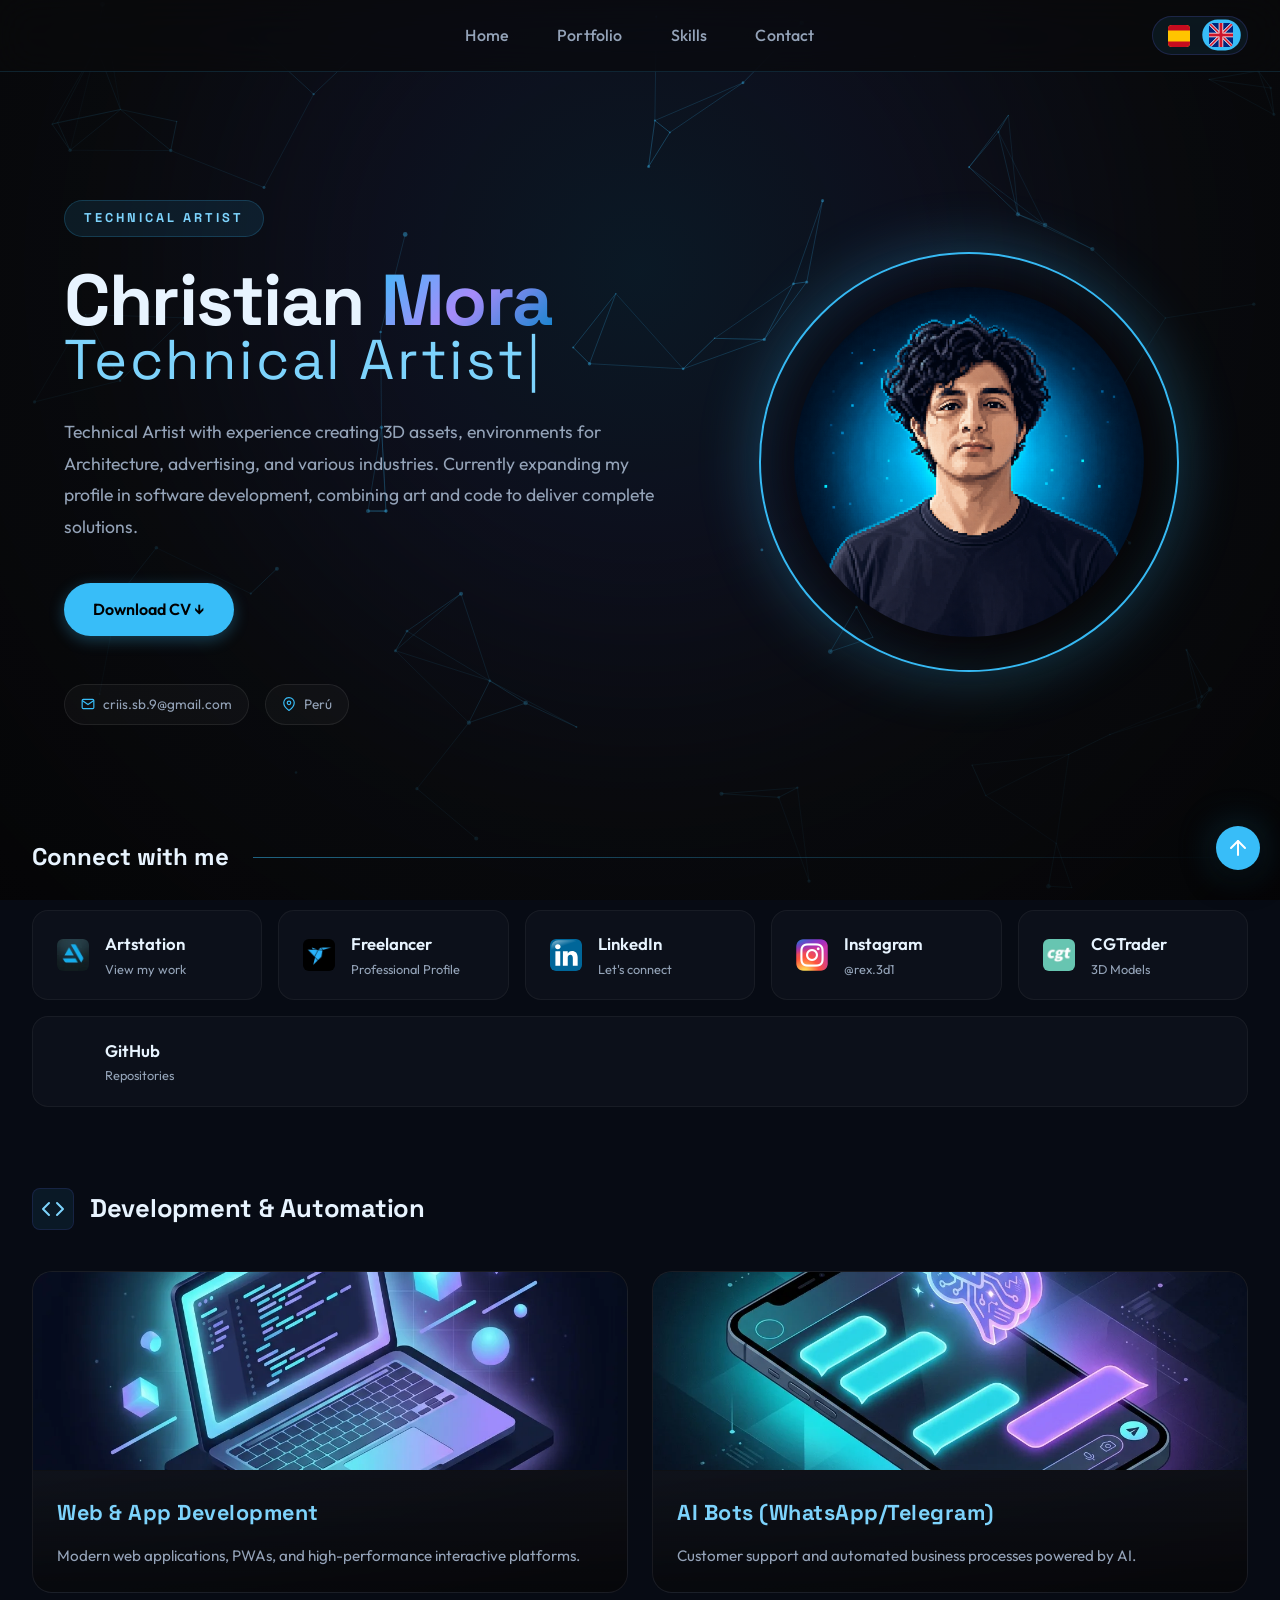
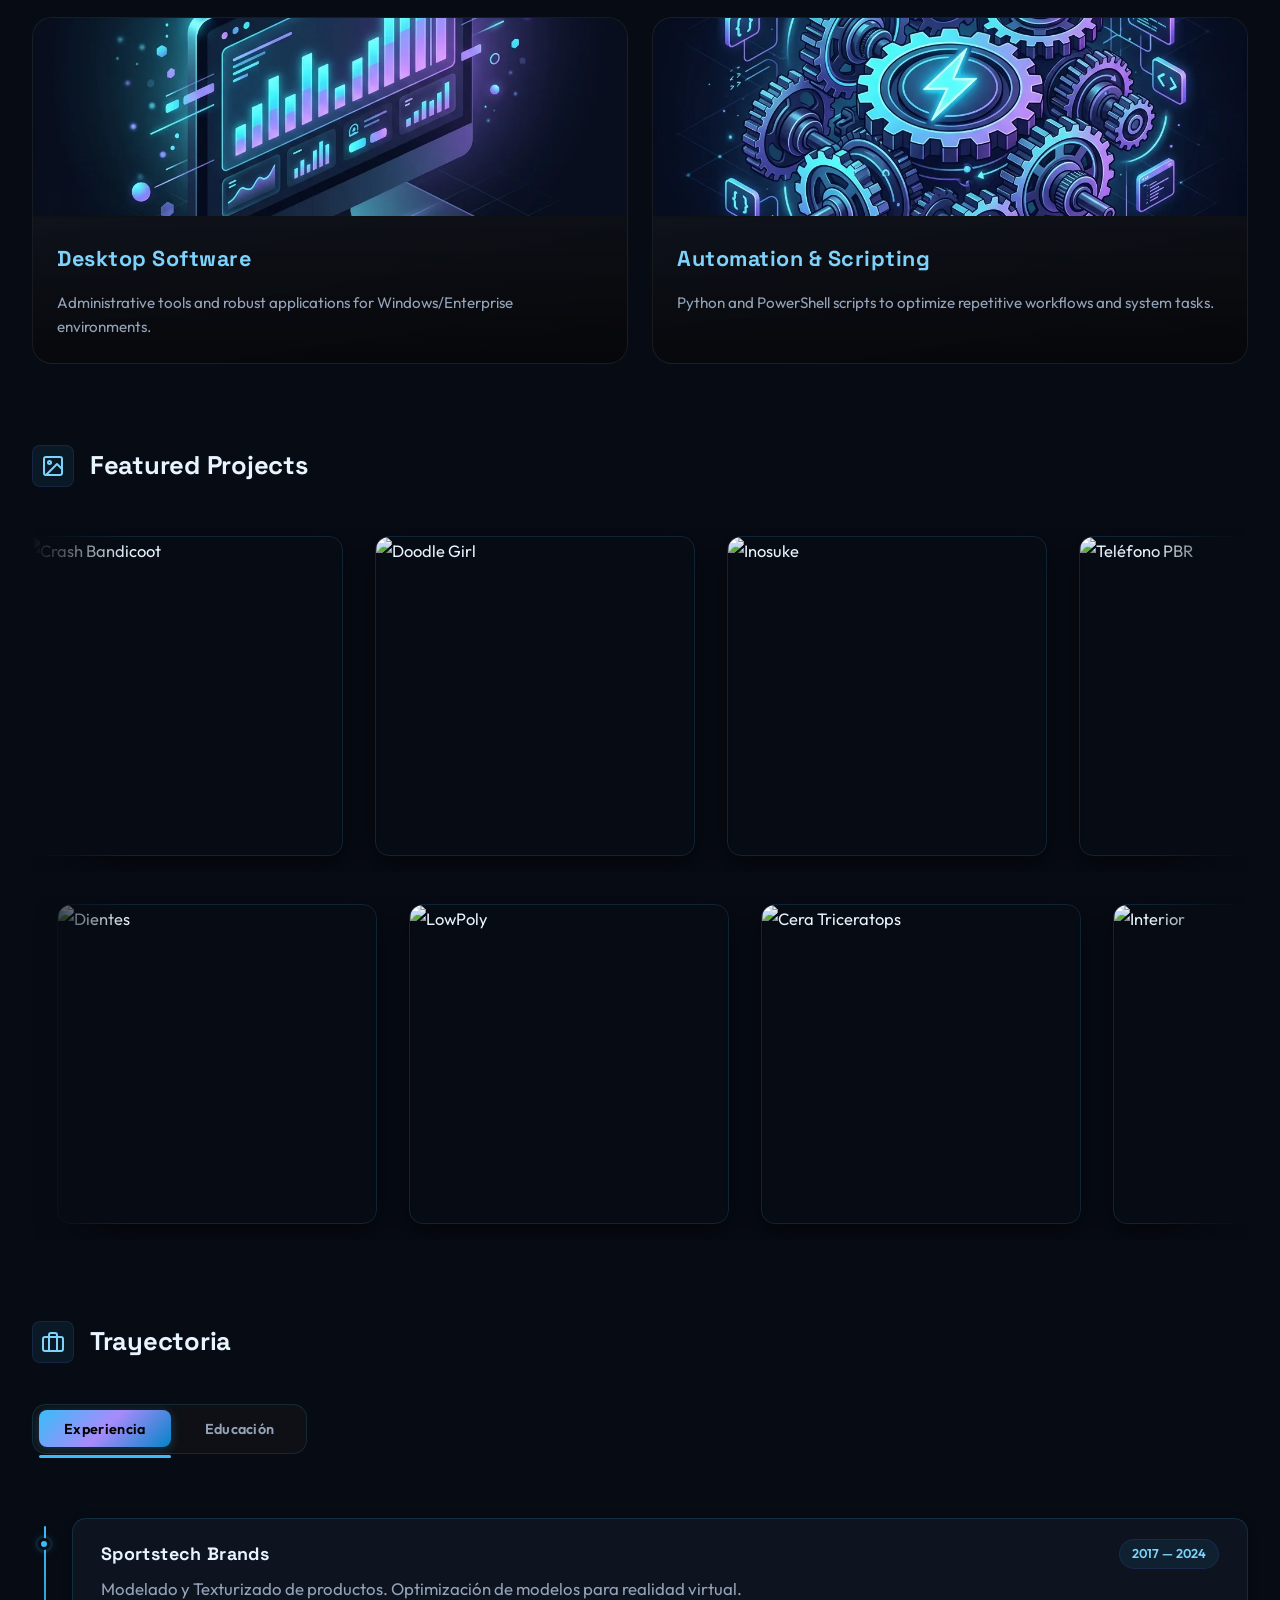
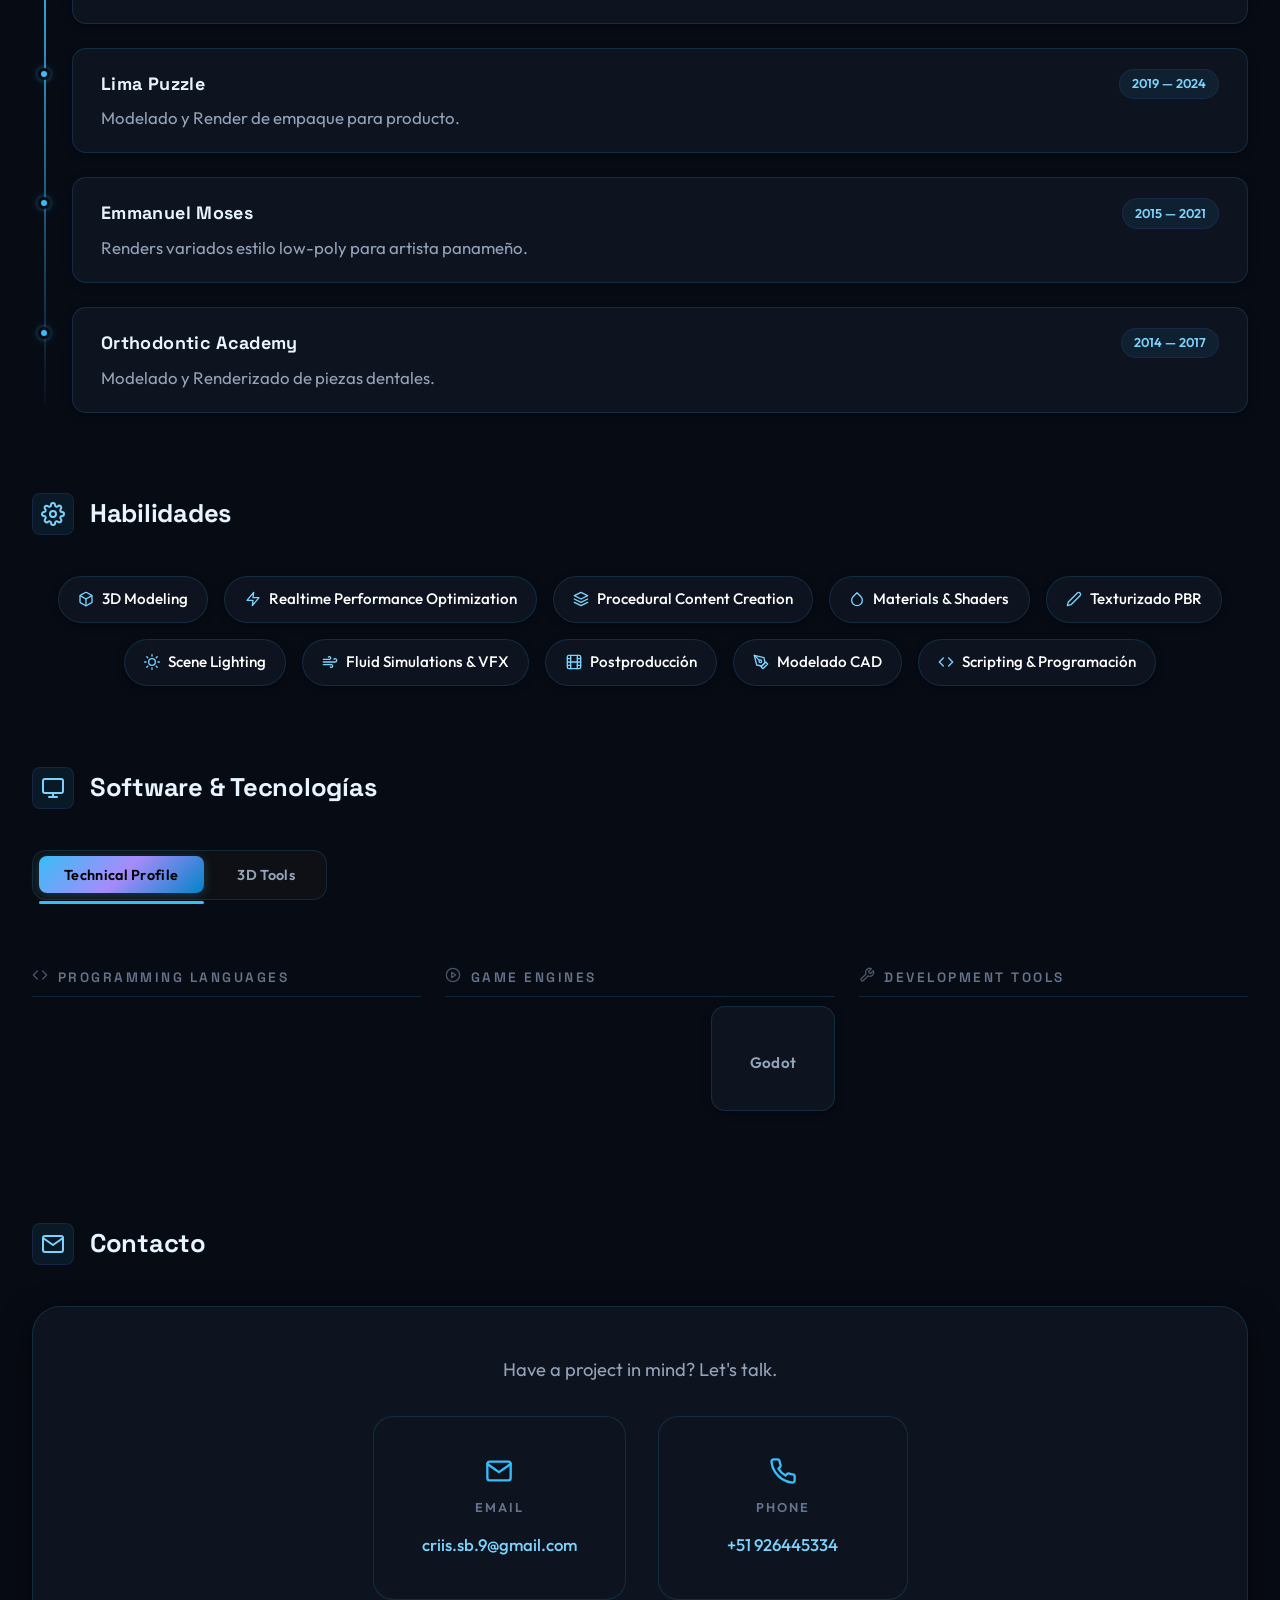
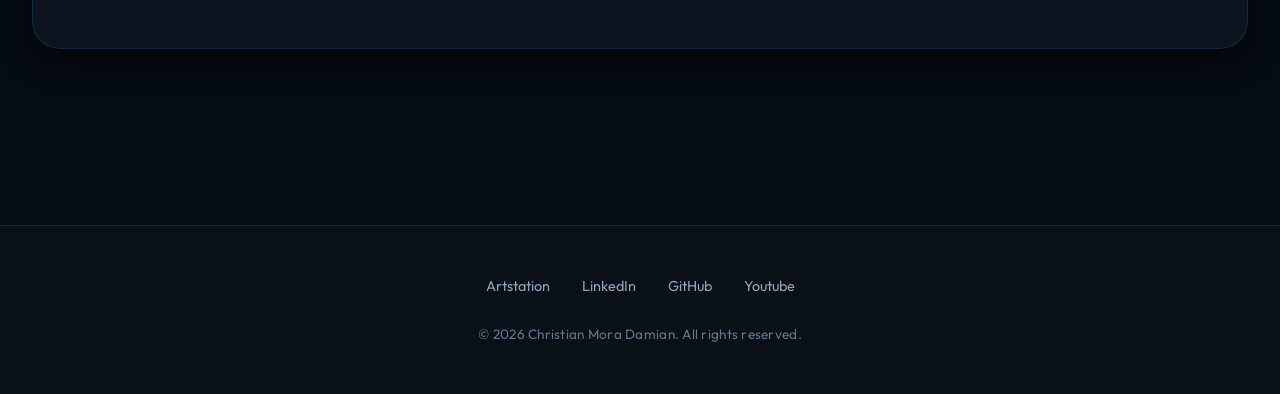
==== commit 42d2423e: "chore: Update metadata URLs for new repository name CriisMoraP" ====
--- a/index.html
+++ b/index.html
@@ -32,8 +32,8 @@
     "@context": "https://schema.org",
     "@type": "Person",
     "name": "Christian Mora",
-    "url": "https://criismorad.github.io/WEB_PORTFOLIO/",
-    "image": "https://criismorad.github.io/WEB_PORTFOLIO/img/profile.webp",
+    "url": "https://criismorad.github.io/CriisMoraP/",
+    "image": "https://criismorad.github.io/CriisMoraP/img/profile.webp",
     "jobTitle": "Technical Artist & 3D Generalist",
     "description": "Technical Artist especializado en modelado 3D interactivo, texturizado y optimización de simulaciones para web y videojuegos.",
     "sameAs": [
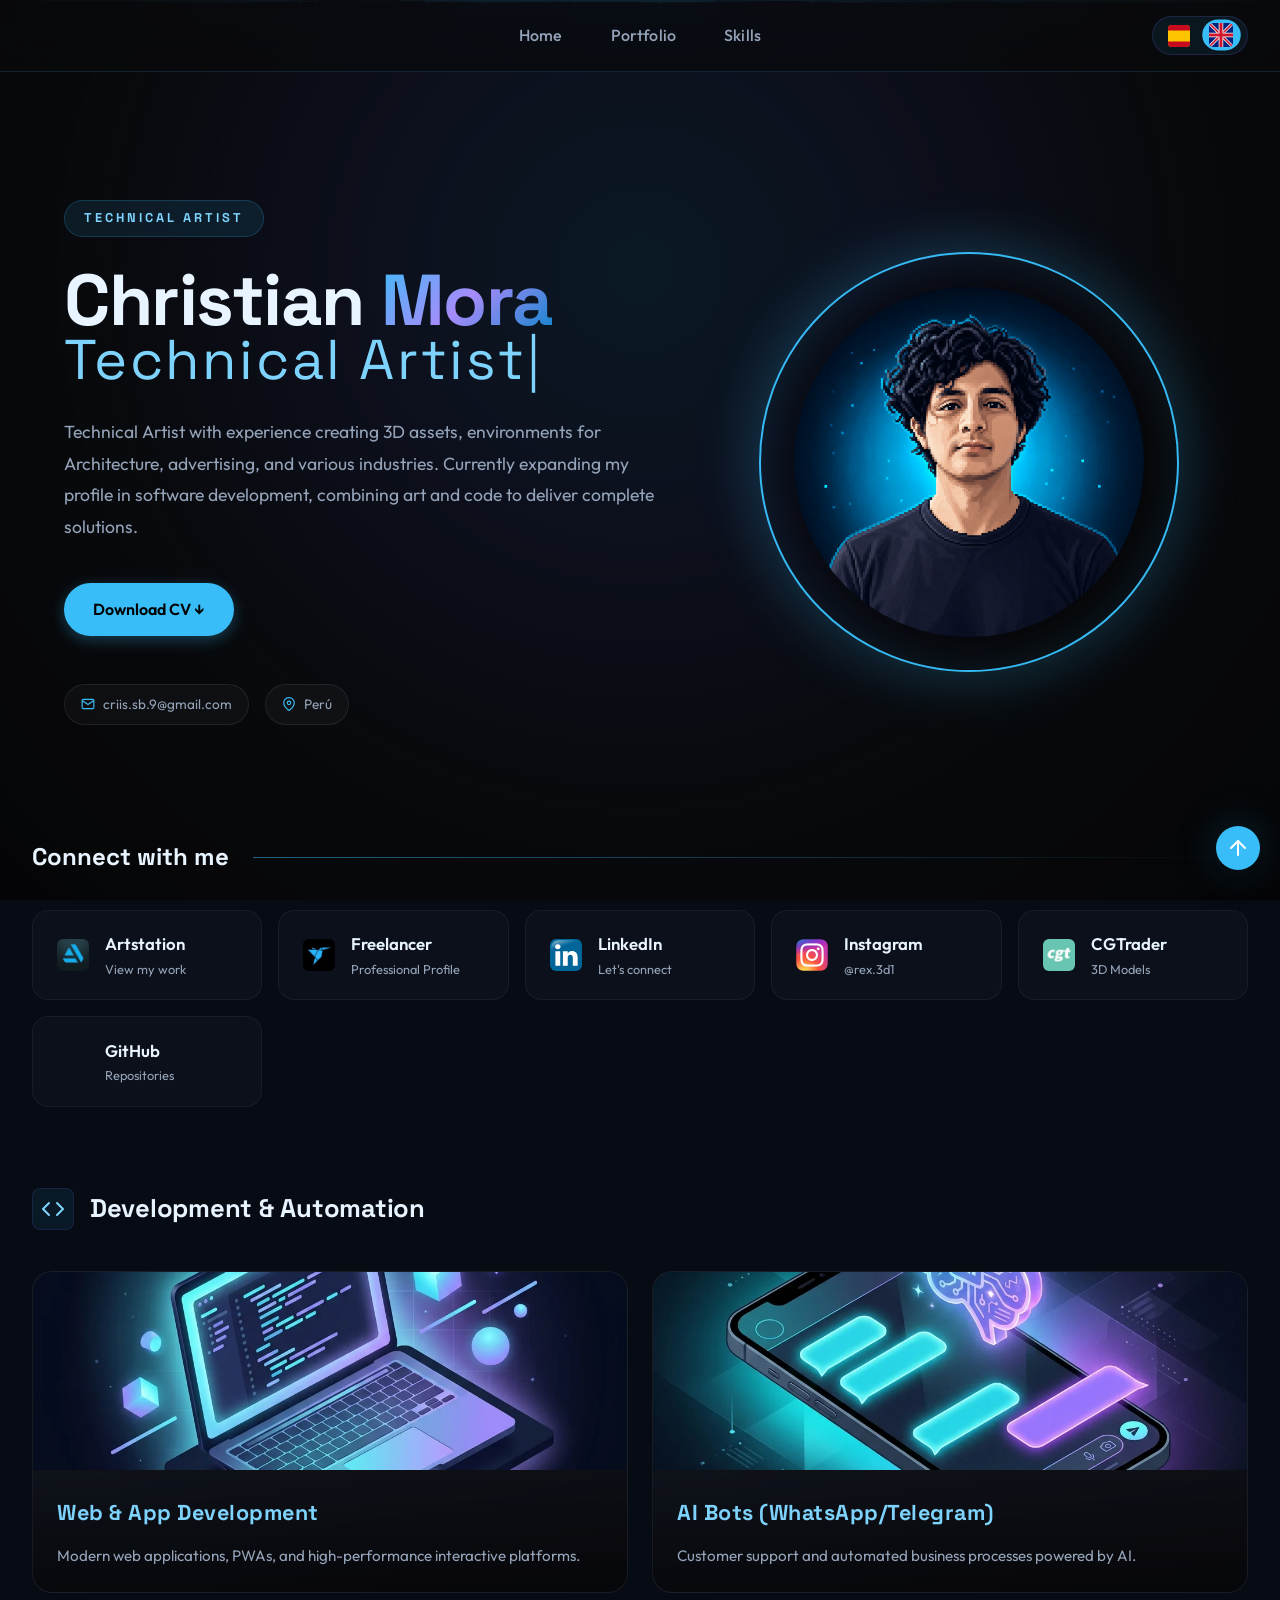
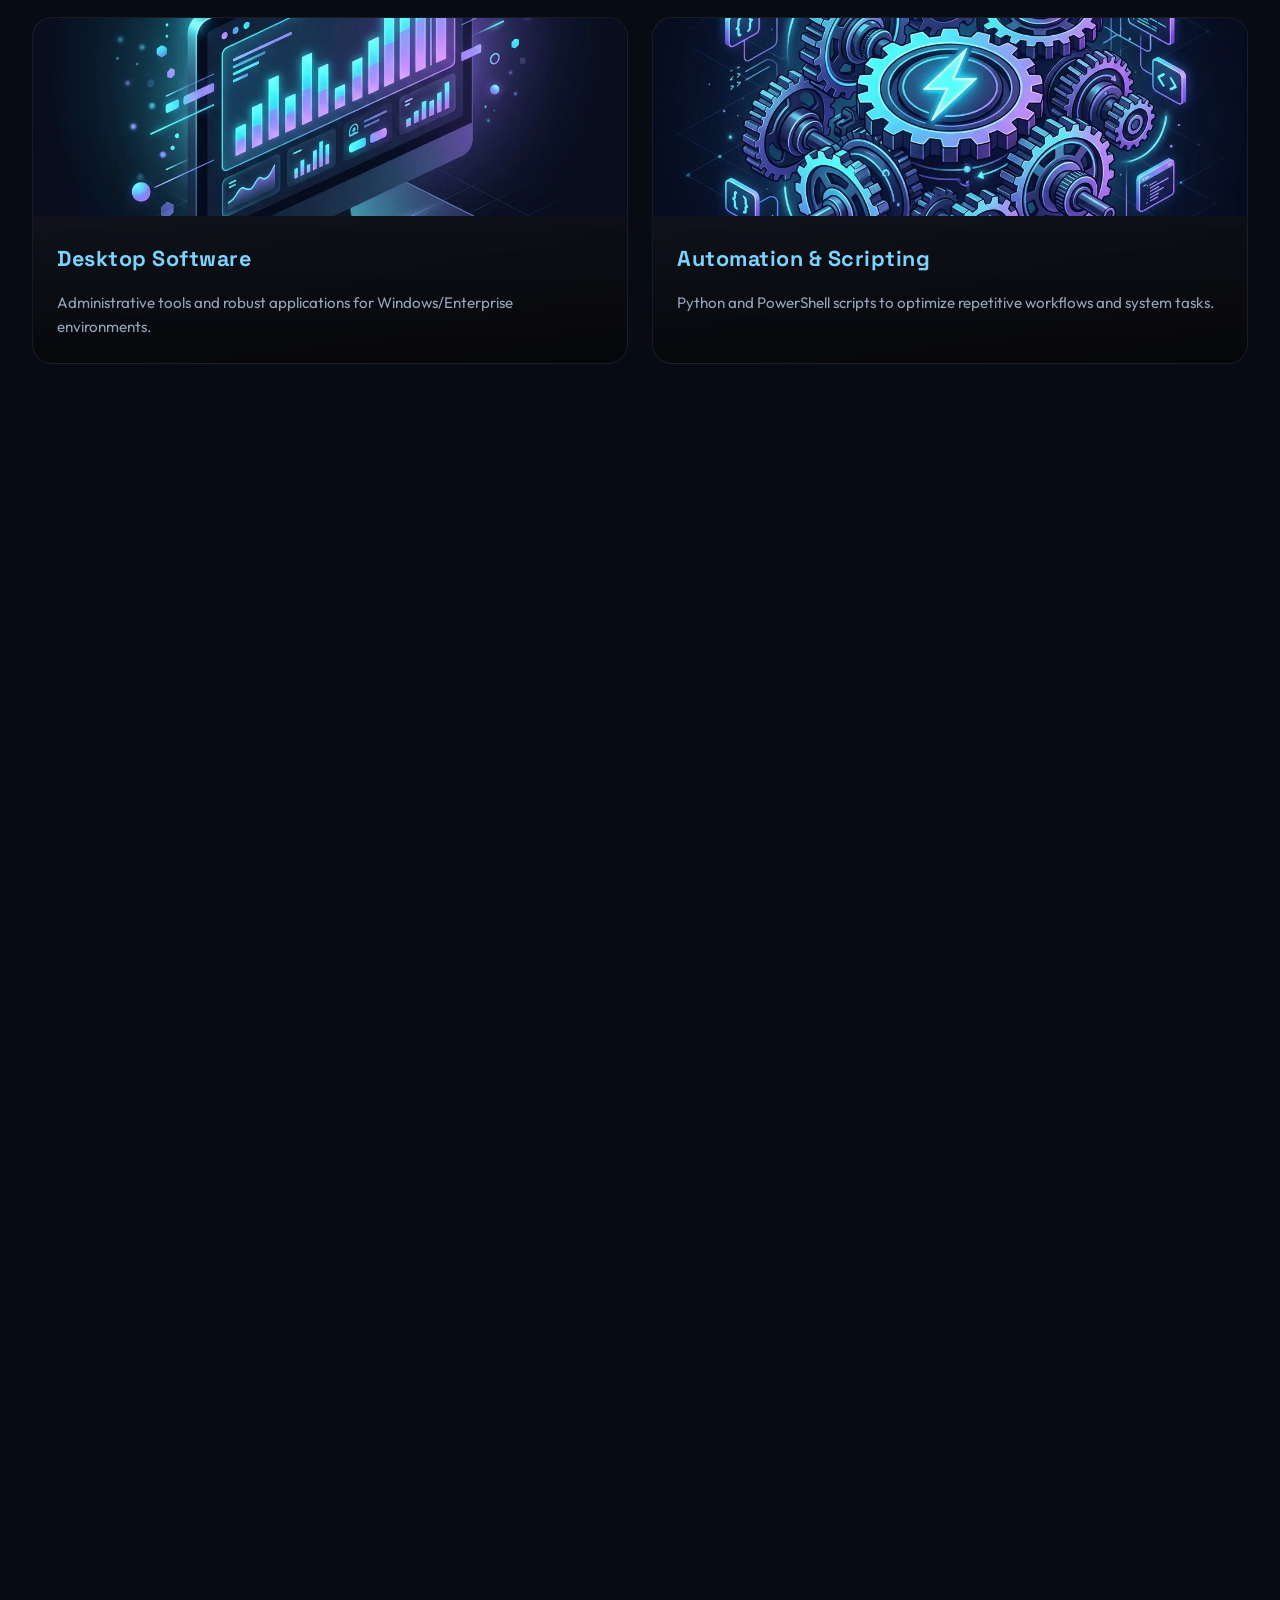
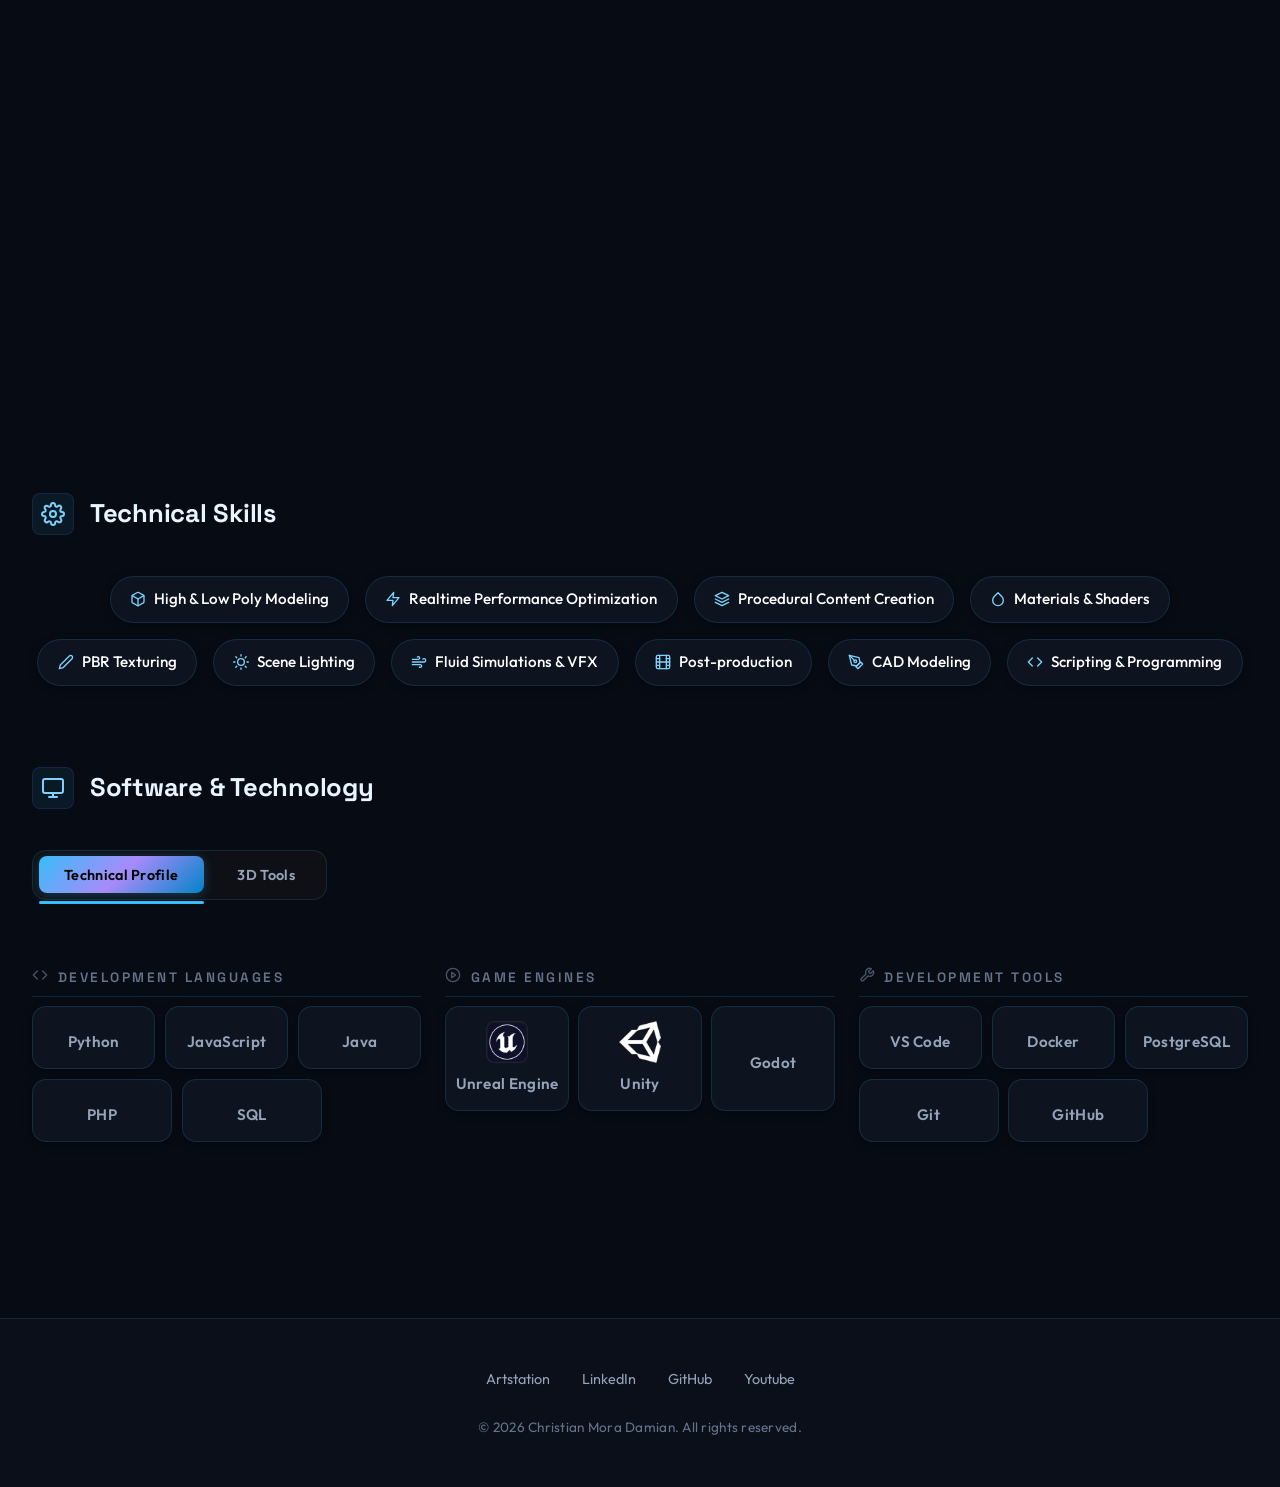
==== commit f5430cfd: "Eliminar seccion contacto + fix i18n skills en ingles al cargar" ====
--- a/index.html
+++ b/index.html
@@ -60,7 +60,8 @@
   <!-- Interactive Particle Background -->
   <canvas id="particleCanvas"></canvas>
 
-  <!-- Page Loader -->
+  <!-- Gato Rayo Easter Egg (Oculto por defecto) -->
+  <img id="easterCat" src="img/gato_rayo.gif" alt="Easter Cat" style="display:none; position:fixed; z-index:10000; width:150px; pointer-events:none;">
   <div class="page-loader" id="pageLoader">
     <div class="loader-spinner"></div>
   </div>
@@ -90,12 +91,7 @@
             <span class="nav-text" data-i18n="nav_skills">Habilidades</span>
           </a>
         </li>
-        <li>
-          <a href="#contacto">
-            <svg class="nav-icon mobile-only" xmlns="http://www.w3.org/2000/svg" width="20" height="20" viewBox="0 0 24 24" fill="none" stroke="currentColor" stroke-width="2" stroke-linecap="round" stroke-linejoin="round"><path d="M4 4h16c1.1 0 2 .9 2 2v12c0 1.1-.9 2-2 2H4c-1.1 0-2-.9-2-2V6c0-1.1.9-2 2-2z"></path><polyline points="22,6 12,13 2,6"></polyline></svg>
-            <span class="nav-text" data-i18n="nav_contact">Contacto</span>
-          </a>
-        </li>
+
       </ul>
     </nav>
 
@@ -782,35 +778,7 @@
       <img class="modal-content" id="img01" alt="Vista ampliada" />
     </div>
 
-    <!-- Contacto -->
-    <section class="bloques_main reveal" id="contacto">
-      <div class="section-header">
-        <div class="section-icon floating">
-          <svg xmlns="http://www.w3.org/2000/svg" width="24" height="24" viewBox="0 0 24 24" fill="none"
-            stroke="currentColor" stroke-width="2" stroke-linecap="round" stroke-linejoin="round"
-            class="feather feather-mail">
-            <path d="M4 4h16c1.1 0 2 .9 2 2v12c0 1.1-.9 2-2 2H4c-1.1 0-2-.9-2-2V6c0-1.1.9-2 2-2z"></path>
-            <polyline points="22,6 12,13 2,6"></polyline>
-          </svg>
-        </div>
-        <h3 data-i18n="contactTitle">Contacto</h3>
-      </div>
-      <div class="contact-wrapper contact-direct">
-        <p class="contact-intro" data-i18n="contactIntro">¿Tienes un proyecto en mente? Escríbeme y hablemos.</p>
-        <div class="contact-cards">
-          <a href="mailto:criis.sb.9@gmail.com" class="contact-card shimmer-effect">
-            <svg xmlns="http://www.w3.org/2000/svg" width="28" height="28" viewBox="0 0 24 24" fill="none" stroke="currentColor" stroke-width="2" stroke-linecap="round" stroke-linejoin="round"><path d="M4 4h16c1.1 0 2 .9 2 2v12c0 1.1-.9 2-2 2H4c-1.1 0-2-.9-2-2V6c0-1.1.9-2 2-2z"></path><polyline points="22,6 12,13 2,6"></polyline></svg>
-            <span class="contact-card-label">Email</span>
-            <span class="contact-card-value">criis.sb.9@gmail.com</span>
-          </a>
-          <a href="tel:+51926445334" class="contact-card shimmer-effect">
-            <svg xmlns="http://www.w3.org/2000/svg" width="28" height="28" viewBox="0 0 24 24" fill="none" stroke="currentColor" stroke-width="2" stroke-linecap="round" stroke-linejoin="round"><path d="M22 16.92v3a2 2 0 0 1-2.18 2 19.79 19.79 0 0 1-8.63-3.07 19.5 19.5 0 0 1-6-6 19.79 19.79 0 0 1-3.07-8.67A2 2 0 0 1 4.11 2h3a2 2 0 0 1 2 1.72 12.84 12.84 0 0 0 .7 2.81 2 2 0 0 1-.45 2.11L8.09 9.91a16 16 0 0 0 6 6l1.27-1.27a2 2 0 0 1 2.11-.45 12.84 12.84 0 0 0 2.81.7A2 2 0 0 1 22 16.92z"></path></svg>
-            <span class="contact-card-label" data-i18n="contactPhone">Teléfono</span>
-            <span class="contact-card-value">+51 926445334</span>
-          </a>
-        </div>
-      </div>
-    </section>
+
   </main>
 
   <!-- Footer -->
@@ -823,9 +791,6 @@
       <a href="https://www.youtube.com/@criismora" target="_blank" rel="noopener noreferrer">Youtube</a>
     </div>
     <p data-i18n="footerRights">&copy; 2026 Christian Mora Damian. Todos los derechos reservados.</p>
-    
-    <!-- Easter Egg Image -->
-    <img src="img/gato_rayo.gif" alt="Easter Egg" id="easterCat" style="display:none; position:fixed; width:150px; z-index:9999; pointer-events:none;" loading="lazy" />
   </footer>
 
   <!-- Back to Top -->
--- a/CSS/styles.css
+++ b/CSS/styles.css
@@ -77,7 +77,7 @@
   width: 100vw;
   height: 100vh;
   z-index: -1;
-  pointer-events: auto; /* Allow mousemove capture if needed, otherwise none */
+  pointer-events: none; /* NUNCA interceptar toques — los eventos van en window */
 }
 
 /* --- Reset & Base --- */
@@ -638,8 +638,8 @@
   .hero-modern {
     flex-direction: column-reverse;
     text-align: center;
-    gap: 3rem;
-    padding: 2rem 0;
+    gap: 1.5rem; /* Reducir espacio entre foto y texto */
+    padding: 1.5rem 0;
   }
   
   .hero-content {
@@ -675,66 +675,18 @@
 }
 
 @media (max-width: 768px) {
-  .hero-title { font-size: 3rem; }
-  .avatar-container { width: 280px; height: 280px; }
-  .glow-ring { width: 340px; height: 340px; }
-  .badge { padding: 0.5rem 0.8rem; }
-  .badge-title { font-size: 1rem; }
-  .badge-subtitle, .badge span { font-size: 0.65rem; }
+  .hero-title { font-size: 2.4rem; }
+  .avatar-container { width: 220px; height: 220px; }
+  .glow-ring { width: 270px; height: 270px; }
+  /* Ocultar badges flotantes en móvil — generan espacio extra */
+  .badge { display: none; }
   .stat-item { width: 100%; }
-}
-
-/* Contact Section — Direct Info Cards */
-.contact-direct {
-  text-align: center;
-}
-
-.contact-cards {
-  display: flex;
-  justify-content: center;
-  gap: 2rem;
-  margin-top: 2rem;
-  flex-wrap: wrap;
-}
-
-.contact-card {
-  display: flex;
-  flex-direction: column;
-  align-items: center;
-  gap: 0.75rem;
-  padding: 2.5rem 3rem;
-  border-radius: var(--radius-lg);
-  background: var(--card-bg);
-  border: 1px solid var(--border-color);
-  text-decoration: none;
-  color: var(--text-primary);
-  transition: all var(--transition-smooth);
-  min-width: 250px;
-}
-
-.contact-card:hover {
-  transform: translateY(-6px);
-  border-color: var(--accent-color);
-  box-shadow: 0 10px 30px var(--accent-violet-glow);
-}
-
-.contact-card svg {
-  color: var(--accent-color);
-}
-
-.contact-card-label {
-  font-size: 0.8rem;
-  text-transform: uppercase;
-  letter-spacing: 2px;
-  color: var(--text-muted);
-  font-weight: 600;
-}
-
-.contact-card-value {
-  font-size: 1.05rem;
-  color: var(--accent-light);
-  font-weight: 500;
-}
+  /* Reducir el margen del contenedor del avatar */
+  .hero-visual { flex: 0 0 auto; padding-bottom: 0; margin-bottom: 0; }
+  .hero-modern { gap: 1rem !important; padding-top: 1rem; }
+}
+
+
 
 /* Hide logo link (text removed from header) */
 .logo-link {
@@ -819,13 +771,12 @@
 }
 
 .connect-grid {
-  display: flex;
-  flex-wrap: wrap;
+  display: grid;
+  grid-template-columns: repeat(auto-fill, minmax(200px, 1fr));
   gap: 1rem;
 }
 
 .connect-card {
-  flex: 1 1 200px;
   display: flex;
   align-items: center;
   gap: 1rem;
@@ -1259,12 +1210,16 @@
 }
 
 .skills-grid {
-  display: grid;
-  grid-template-columns: repeat(auto-fill, minmax(120px, 1fr));
+  display: flex;
+  flex-wrap: wrap;
+  justify-content: flex-start;
   gap: 0.6rem;
 }
 
 .skill-card {
+  width: 120px;
+  flex-grow: 1;
+  max-width: 140px;
   background: var(--card-bg);
   backdrop-filter: blur(10px);
   padding: 0.85rem 0.5rem;
@@ -1656,7 +1611,6 @@
   }
 
   .skills-grid {
-    grid-template-columns: repeat(auto-fill, minmax(100px, 1fr));
     gap: 0.75rem;
   }
 
@@ -1784,121 +1738,7 @@
   50% { opacity: 0; }
 }
 
-/* ============================================================
-   CONTACT FORM
-   ============================================================ */
-.contact-wrapper {
-  background: var(--card-bg);
-  border: 1px solid var(--border-color);
-  border-radius: var(--radius-xl);
-  padding: 3rem;
-  box-shadow: var(--shadow-md);
-}
-
-.contact-intro {
-  font-size: 1.15rem;
-  color: var(--text-secondary);
-  margin-bottom: 2rem;
-  line-height: 1.6;
-}
-
-.contact-form {
-  display: flex;
-  flex-direction: column;
-  gap: 1.5rem;
-}
-
-.form-row {
-  display: grid;
-  grid-template-columns: 1fr 1fr;
-  gap: 1.5rem;
-}
-
-.form-group {
-  display: flex;
-  flex-direction: column;
-  gap: 0.5rem;
-}
-
-.form-group label {
-  font-size: 0.9rem;
-  font-weight: 600;
-  color: var(--text-secondary);
-  letter-spacing: 0.02em;
-}
-
-.form-group input,
-.form-group textarea {
-  background: var(--bg-color);
-  border: 1px solid var(--border-color);
-  border-radius: var(--radius-sm);
-  padding: 0.85rem 1.1rem;
-  font-family: var(--font-main);
-  font-size: 1rem;
-  color: var(--text-primary);
-  outline: none;
-  transition: border-color var(--transition-fast), box-shadow var(--transition-fast);
-  resize: vertical;
-}
-
-.form-group input::placeholder,
-.form-group textarea::placeholder {
-  color: var(--text-muted);
-}
-
-.form-group input:focus,
-.form-group textarea:focus {
-  border-color: var(--accent-color);
-  box-shadow: 0 0 0 3px var(--accent-subtle);
-}
-
-.btn-submit {
-  align-self: flex-start;
-  background: linear-gradient(135deg, var(--accent-dark), var(--accent-color), var(--accent-light), var(--accent-dark));
-  background-size: 300% 300%;
-  color: #000;
-  border: none;
-  padding: 0.85rem 2.5rem;
-  border-radius: 50px;
-  font-family: var(--font-main);
-  font-size: 1rem;
-  font-weight: 600;
-  cursor: pointer;
-  transition: all var(--transition-smooth);
-  box-shadow: var(--shadow-sm);
-  letter-spacing: 0.02em;
-}
-
-@keyframes gradientMove {
-  0% { background-position: 0% 50%; }
-  50% { background-position: 100% 50%; }
-  100% { background-position: 0% 50%; }
-}
-
-.btn-submit:hover {
-  transform: translateY(-2px);
-  box-shadow: var(--shadow-md), var(--shadow-glow);
-  animation: gradientMove 3s ease infinite;
-}
-
-.btn-submit:active {
-  transform: translateY(0);
-}
-
-@media (max-width: 768px) {
-  .form-row {
-    grid-template-columns: 1fr;
-  }
-
-  .contact-wrapper {
-    padding: 2rem 1.5rem;
-  }
-
-  .btn-submit {
-    width: 100%;
-    text-align: center;
-  }
-}
+
 
 /* ============================================================
    ACCESSIBILITY - FOCUS STATES
@@ -1957,7 +1797,6 @@
     padding: 0 1rem; /* Margen para pantallas pequeñas */
   }
 
-  /* Switch style lang selector en móvil */
   /* Switch style lang selector en móvil */
   .lang-selector-header {
     background: rgba(40, 40, 45, 0.6);
@@ -1967,6 +1806,7 @@
     box-shadow: inset 0 0 5px rgba(0,0,0,0.5);
     position: relative;
     display: flex;
+    /* NO pointer-events:none aquí — los botones deben ser clickeables */
   }
 
   /* El bloque deslizante (la luz del switch) */
@@ -1979,8 +1819,9 @@
     width: calc(50% - 3px);
     background: var(--accent-color);
     border-radius: 15px;
-    box-shadow: 0 0 8px rgba(0,255,65,0.4);
+    box-shadow: 0 0 8px rgba(56, 189, 248, 0.4);
     z-index: 0;
+    pointer-events: none;
     transition: transform 0.3s cubic-bezier(0.25, 1, 0.5, 1);
   }
 
@@ -1996,7 +1837,8 @@
   .lang-selector-header .lang-btn {
     padding: 6px 12px;
     position: relative;
-    z-index: 1;
+    z-index: 10;
+    pointer-events: auto; /* Fuerza clicabilidad en el botón */
     background: transparent !important;
     box-shadow: none !important;
     border-radius: 15px;
@@ -2110,6 +1952,19 @@
     color: var(--accent-light);
   }
 
+  /* Fix: Forzar el wrapper de idioma a participar en el flex del header */
+  .header-lang-wrapper {
+    position: static !important;
+    right: auto !important;
+    flex-shrink: 0;
+    z-index: 1001;
+  }
+
+  /* Separar un poco la imagen del texto */
+  .subtitle-label {
+    margin-top: 0.8rem;
+  }
+
   /* Remove bottom padding since nav is at the top again */
   .main-content {
     padding-bottom: 0px; 
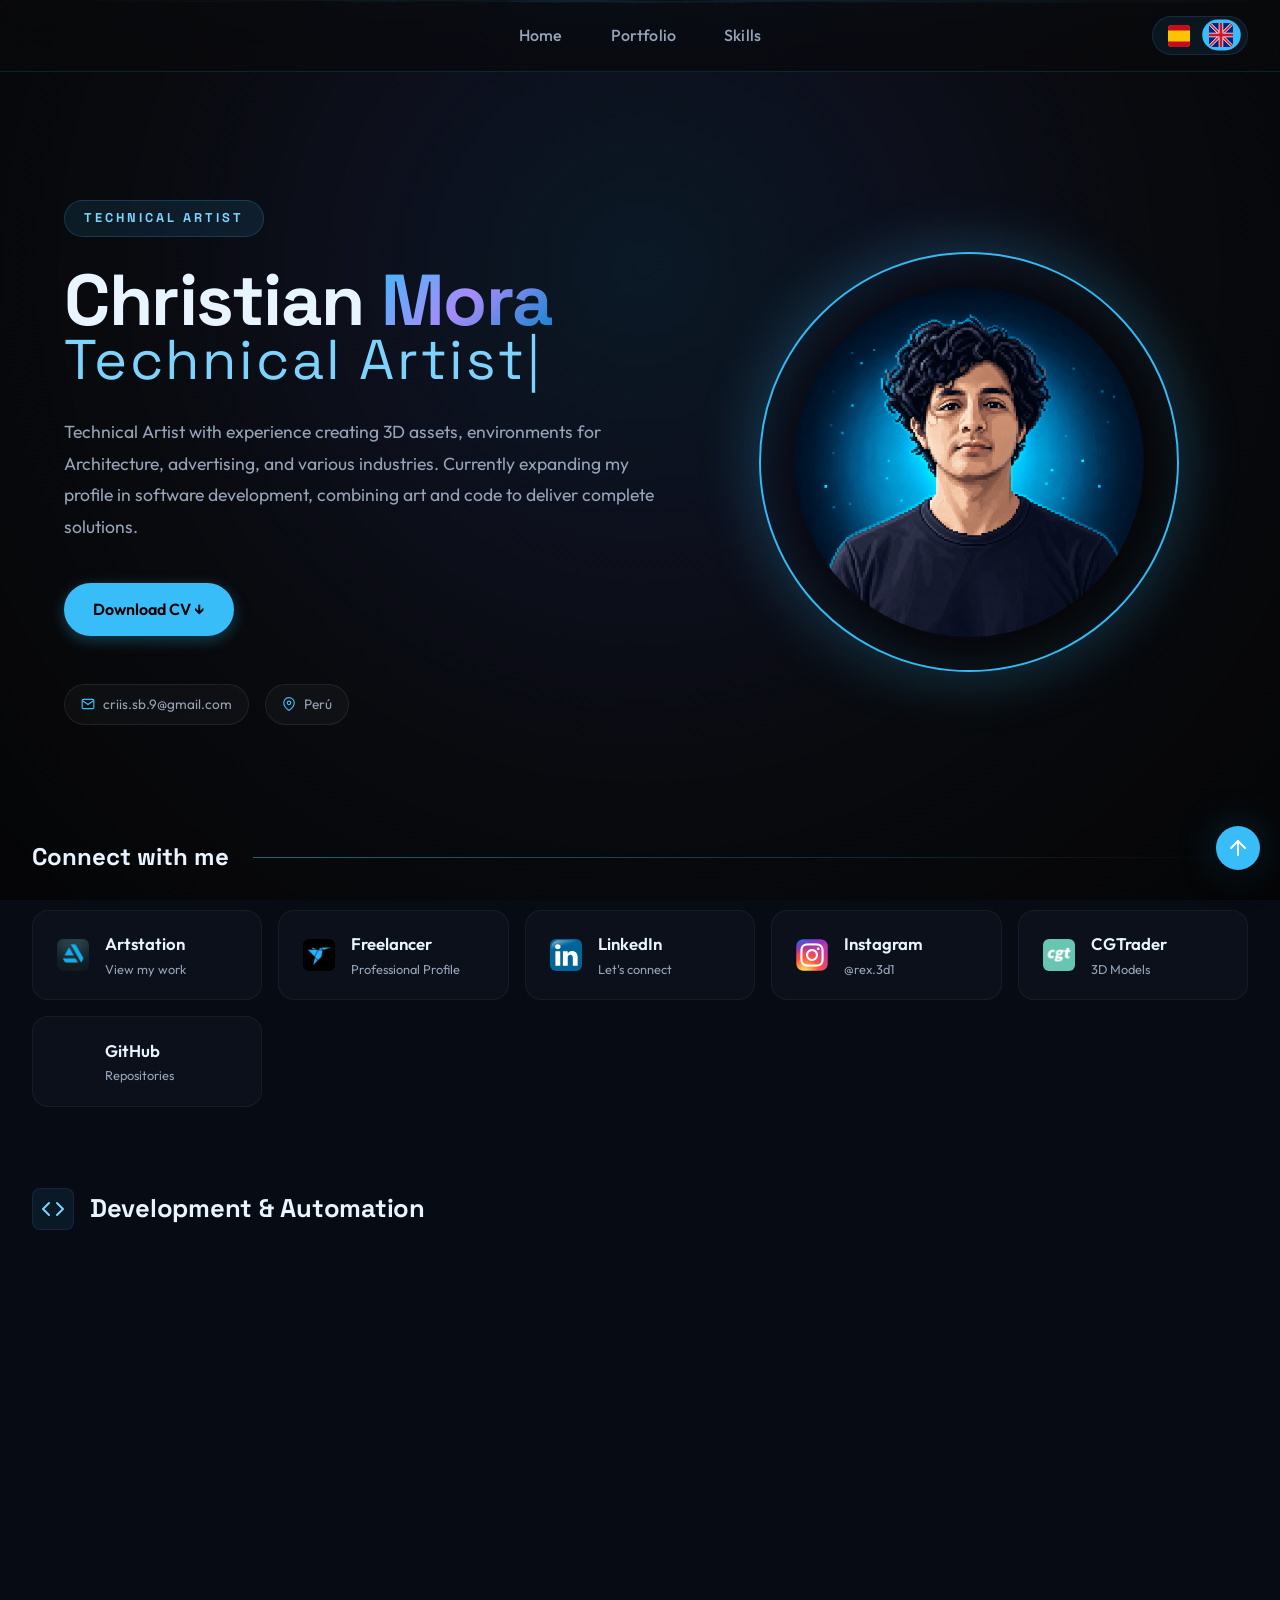
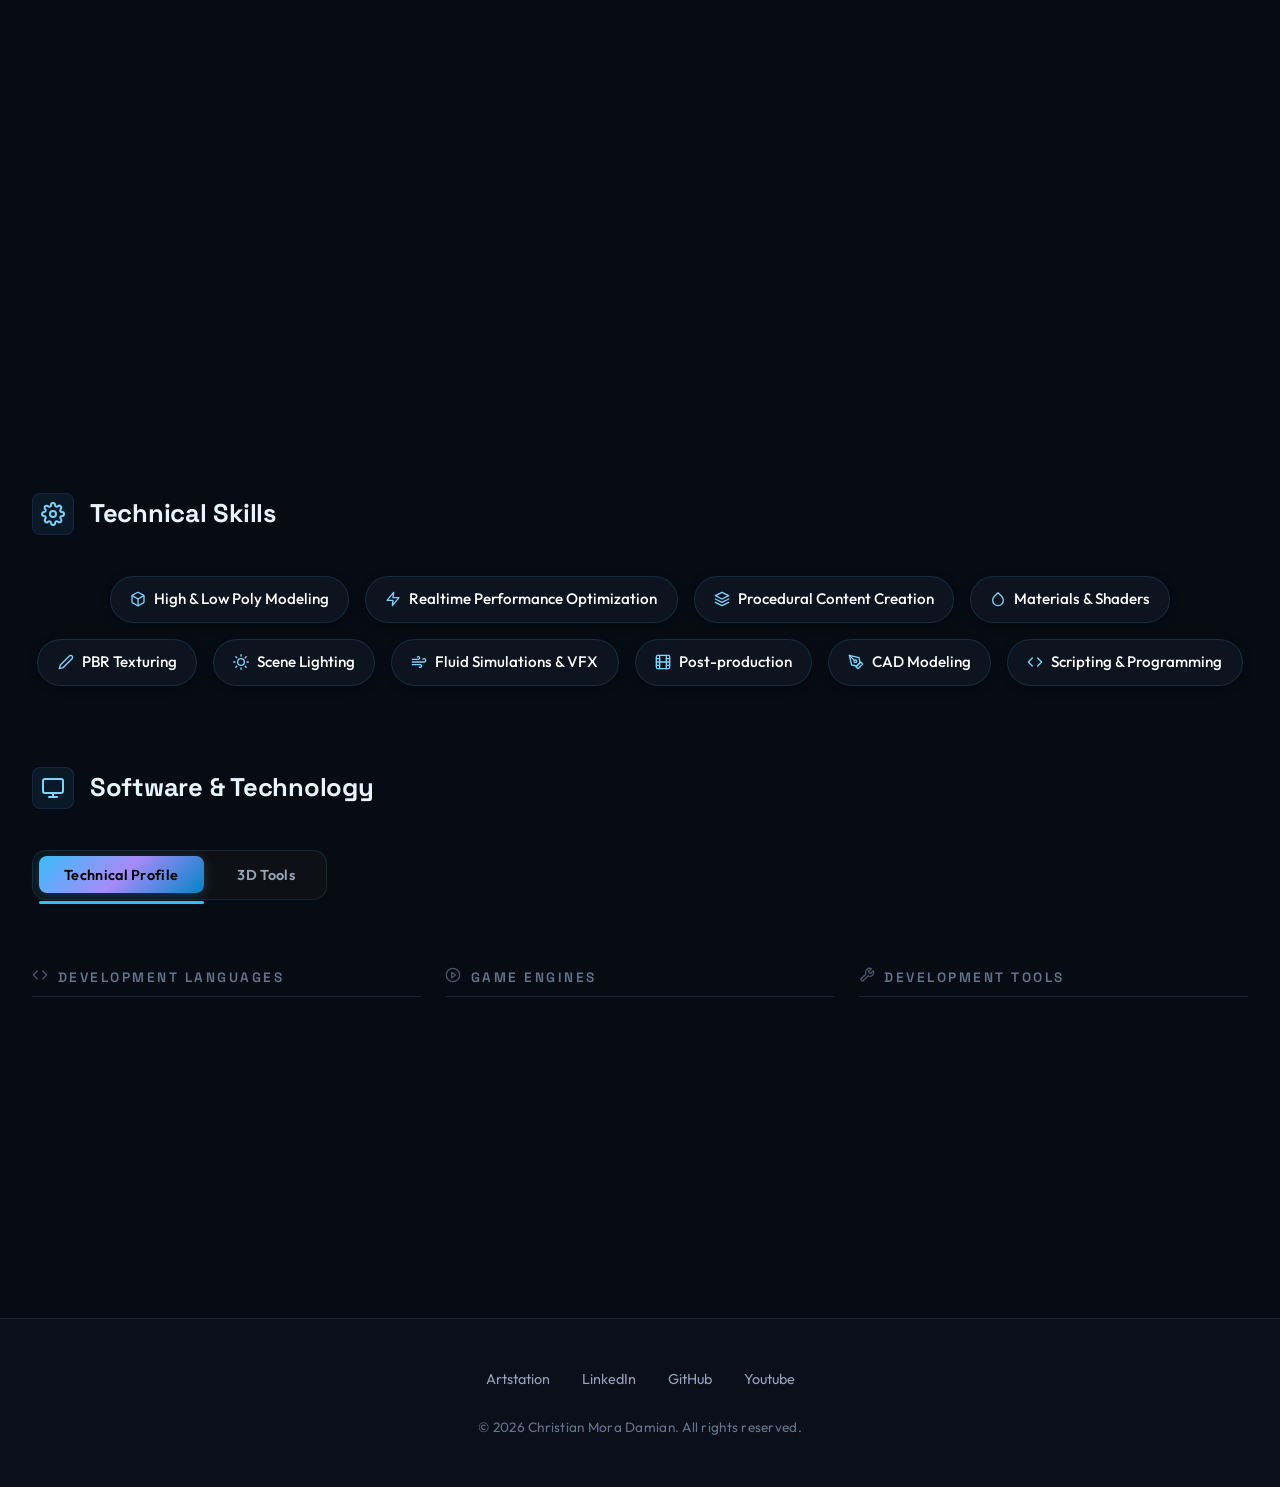
==== commit 9484ff4e: "Update SEO URLs to CriisMoraP" ====
--- a/index.html
+++ b/index.html
@@ -11,20 +11,20 @@
   <meta name="keywords" content="Christian Mora, Technical Artist, 3D Generalist, Modelado 3D, Texturizado, Render PBR, ZBrush, Maya, Unreal Engine, WebGL, Portafolio" />
   <meta name="author" content="Christian Mora" />
   <meta name="robots" content="index, follow" />
-  <link rel="canonical" href="https://criismorad.github.io/WEB_PORTFOLIO/" />
+  <link rel="canonical" href="https://criismorad.github.io/CriisMoraP/" />
   
   <!-- ==================== OPEN GRAPH (Facebook/LinkedIn) ==================== -->
   <meta property="og:type" content="website" />
-  <meta property="og:url" content="https://criismorad.github.io/WEB_PORTFOLIO/" />
+  <meta property="og:url" content="https://criismorad.github.io/CriisMoraP/" />
   <meta property="og:title" content="Christian Mora | Technical Artist Portfolio" />
   <meta property="og:description" content="Explora mi galería 3D, proyectos de software interactivo y desarrollo técnico de alto nivel. Experiencia fusionando programación y diseño 3D." />
-  <meta property="og:image" content="https://criismorad.github.io/WEB_PORTFOLIO/img/profile.webp" />
+  <meta property="og:image" content="https://criismorad.github.io/CriisMoraP/img/profile.webp" />
   
   <!-- ==================== TWITTER CARDS ==================== -->
   <meta name="twitter:card" content="summary_large_image" />
   <meta name="twitter:title" content="Christian Mora | Technical Artist & 3D Generalist" />
   <meta name="twitter:description" content="VFX, renderizado, y software interactivo fusionado con arte de calidad suprema." />
-  <meta name="twitter:image" content="https://criismorad.github.io/WEB_PORTFOLIO/img/profile.webp" />
+  <meta name="twitter:image" content="https://criismorad.github.io/CriisMoraP/img/profile.webp" />
 
   <!-- ==================== JSON-LD SCHEMA ==================== -->
   <script type="application/ld+json">
